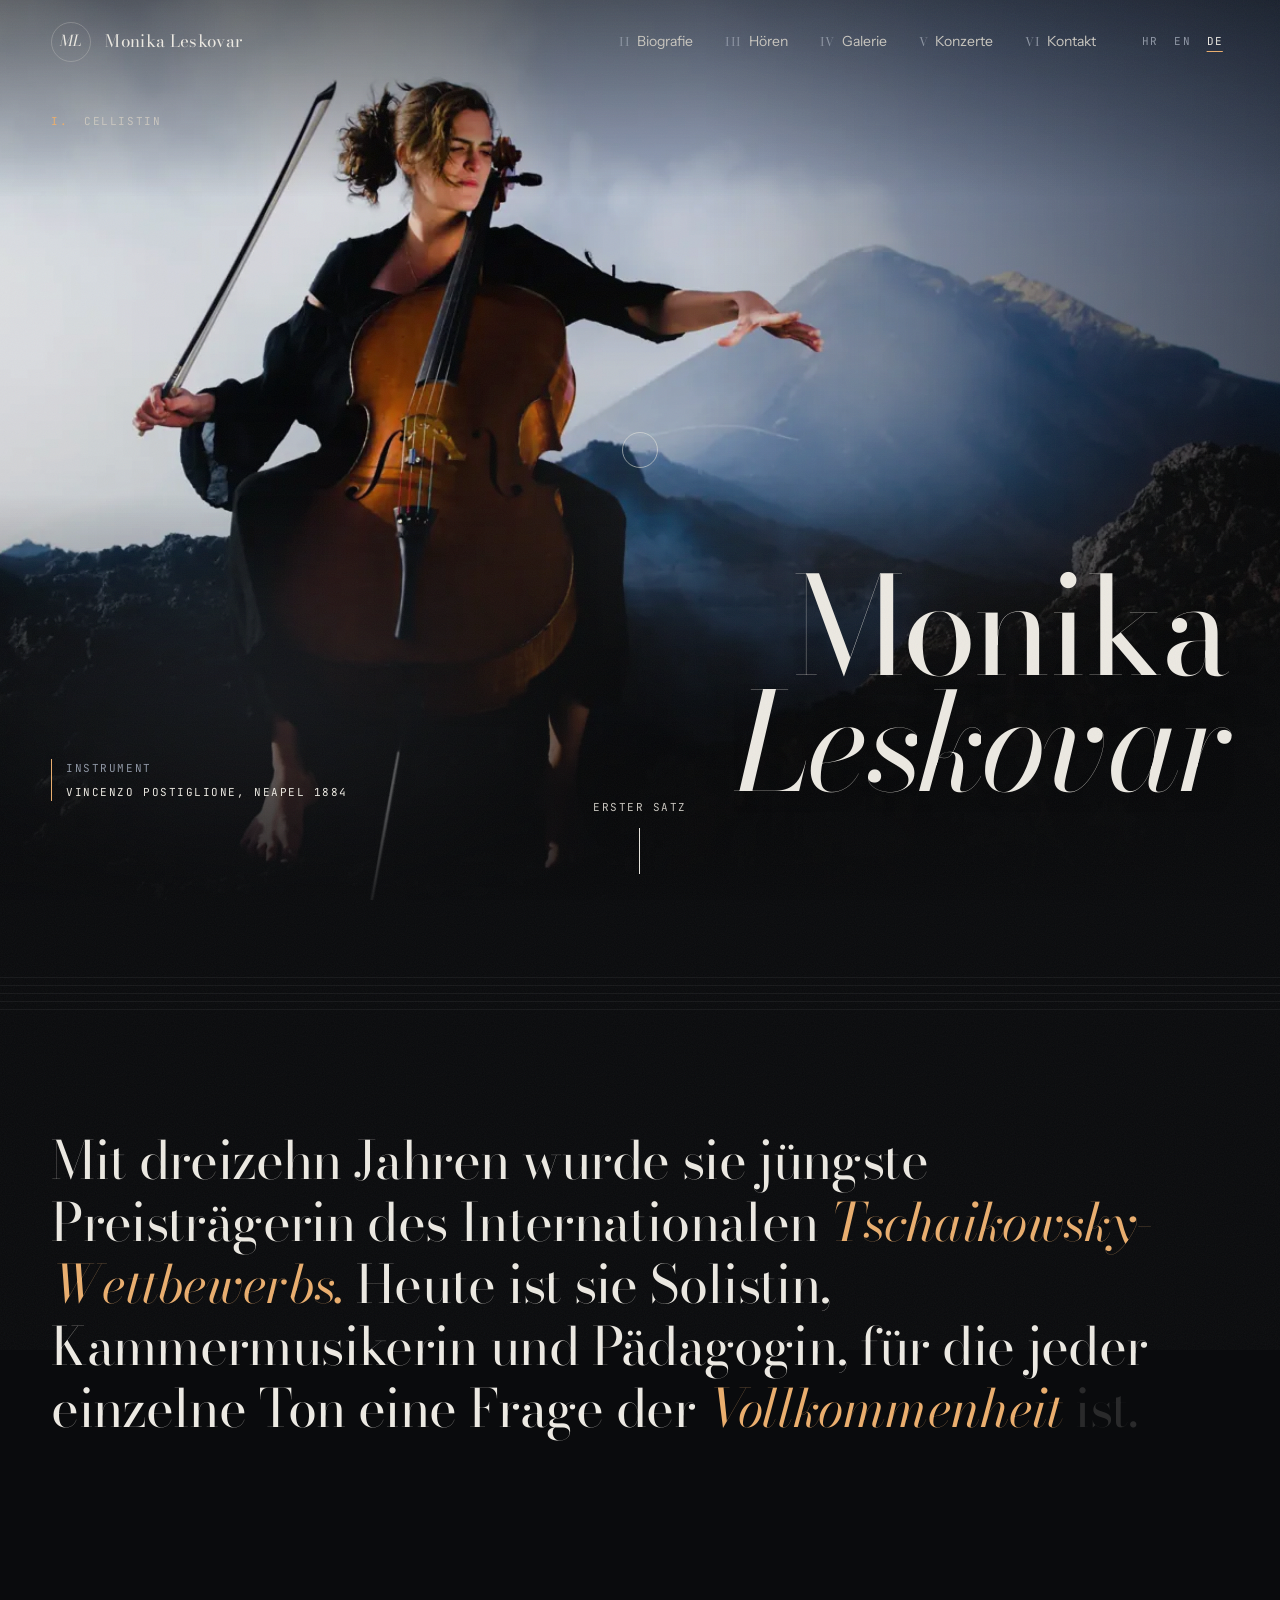
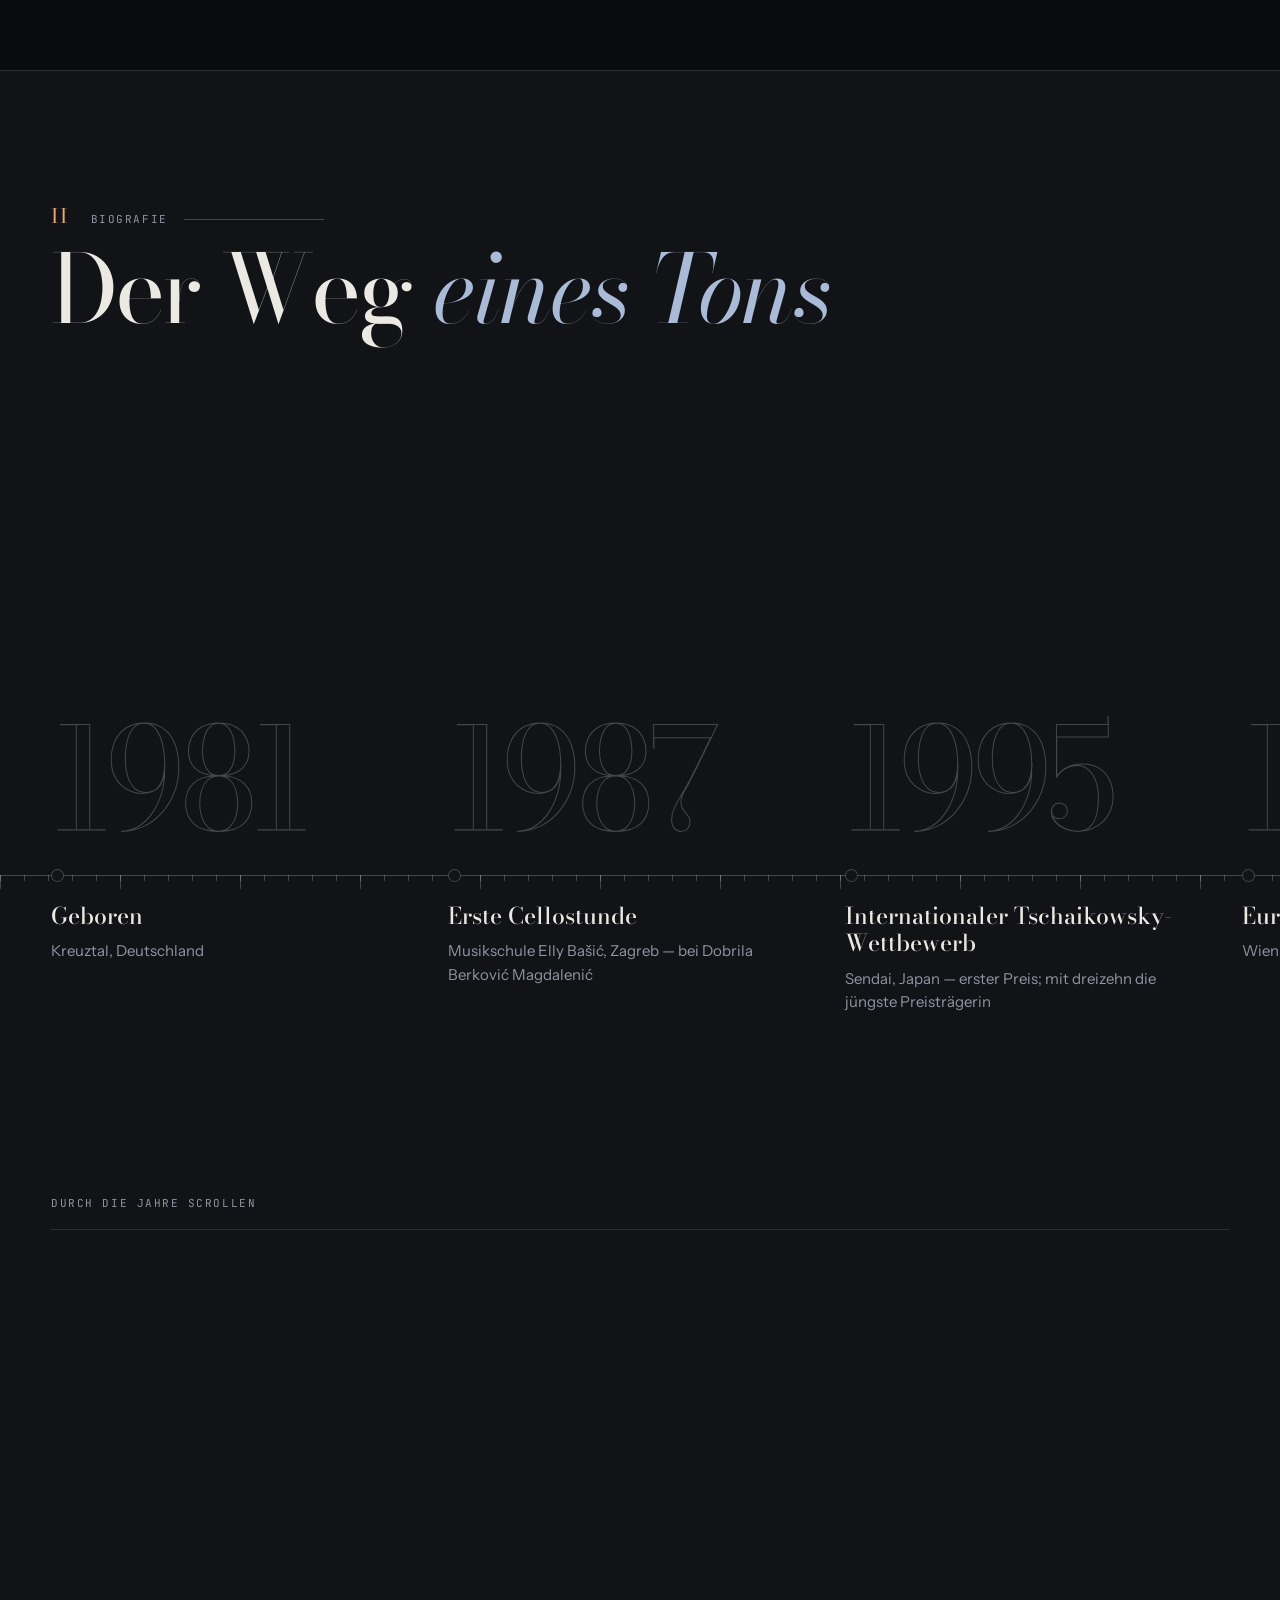
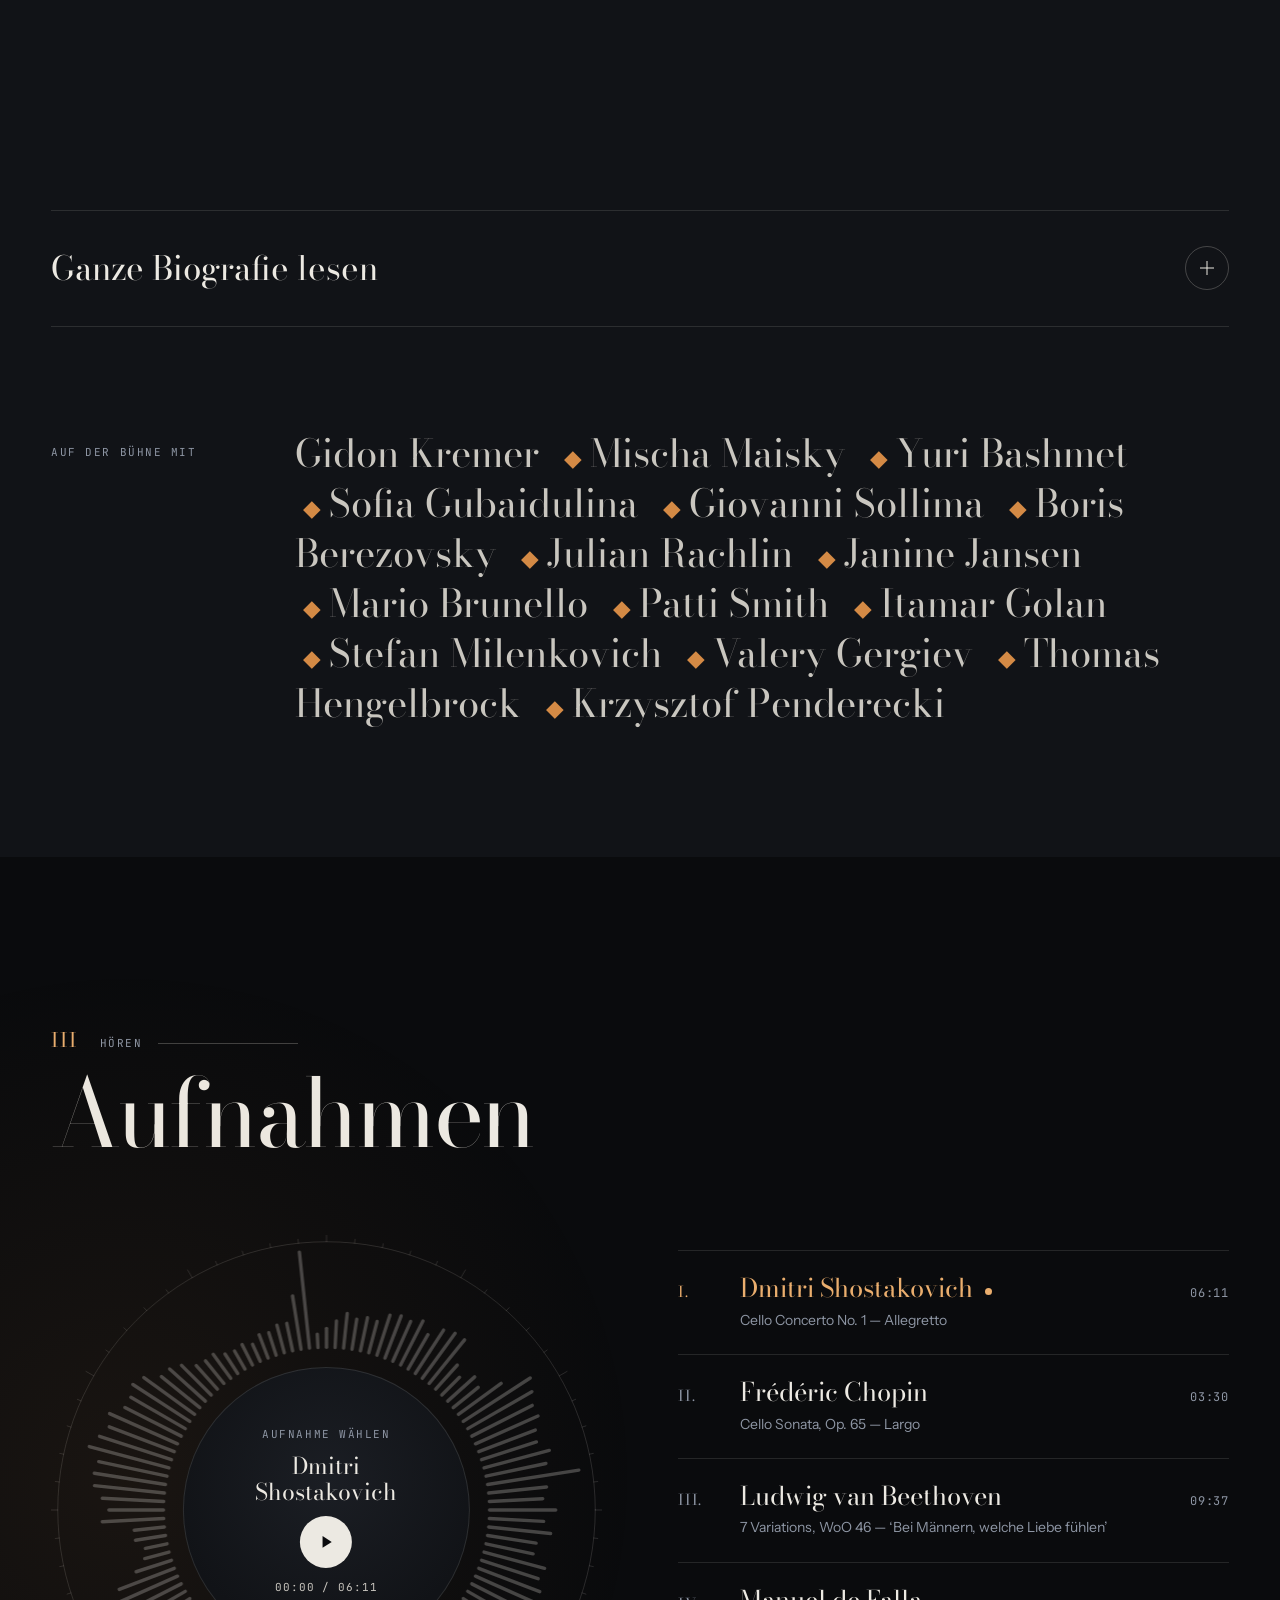
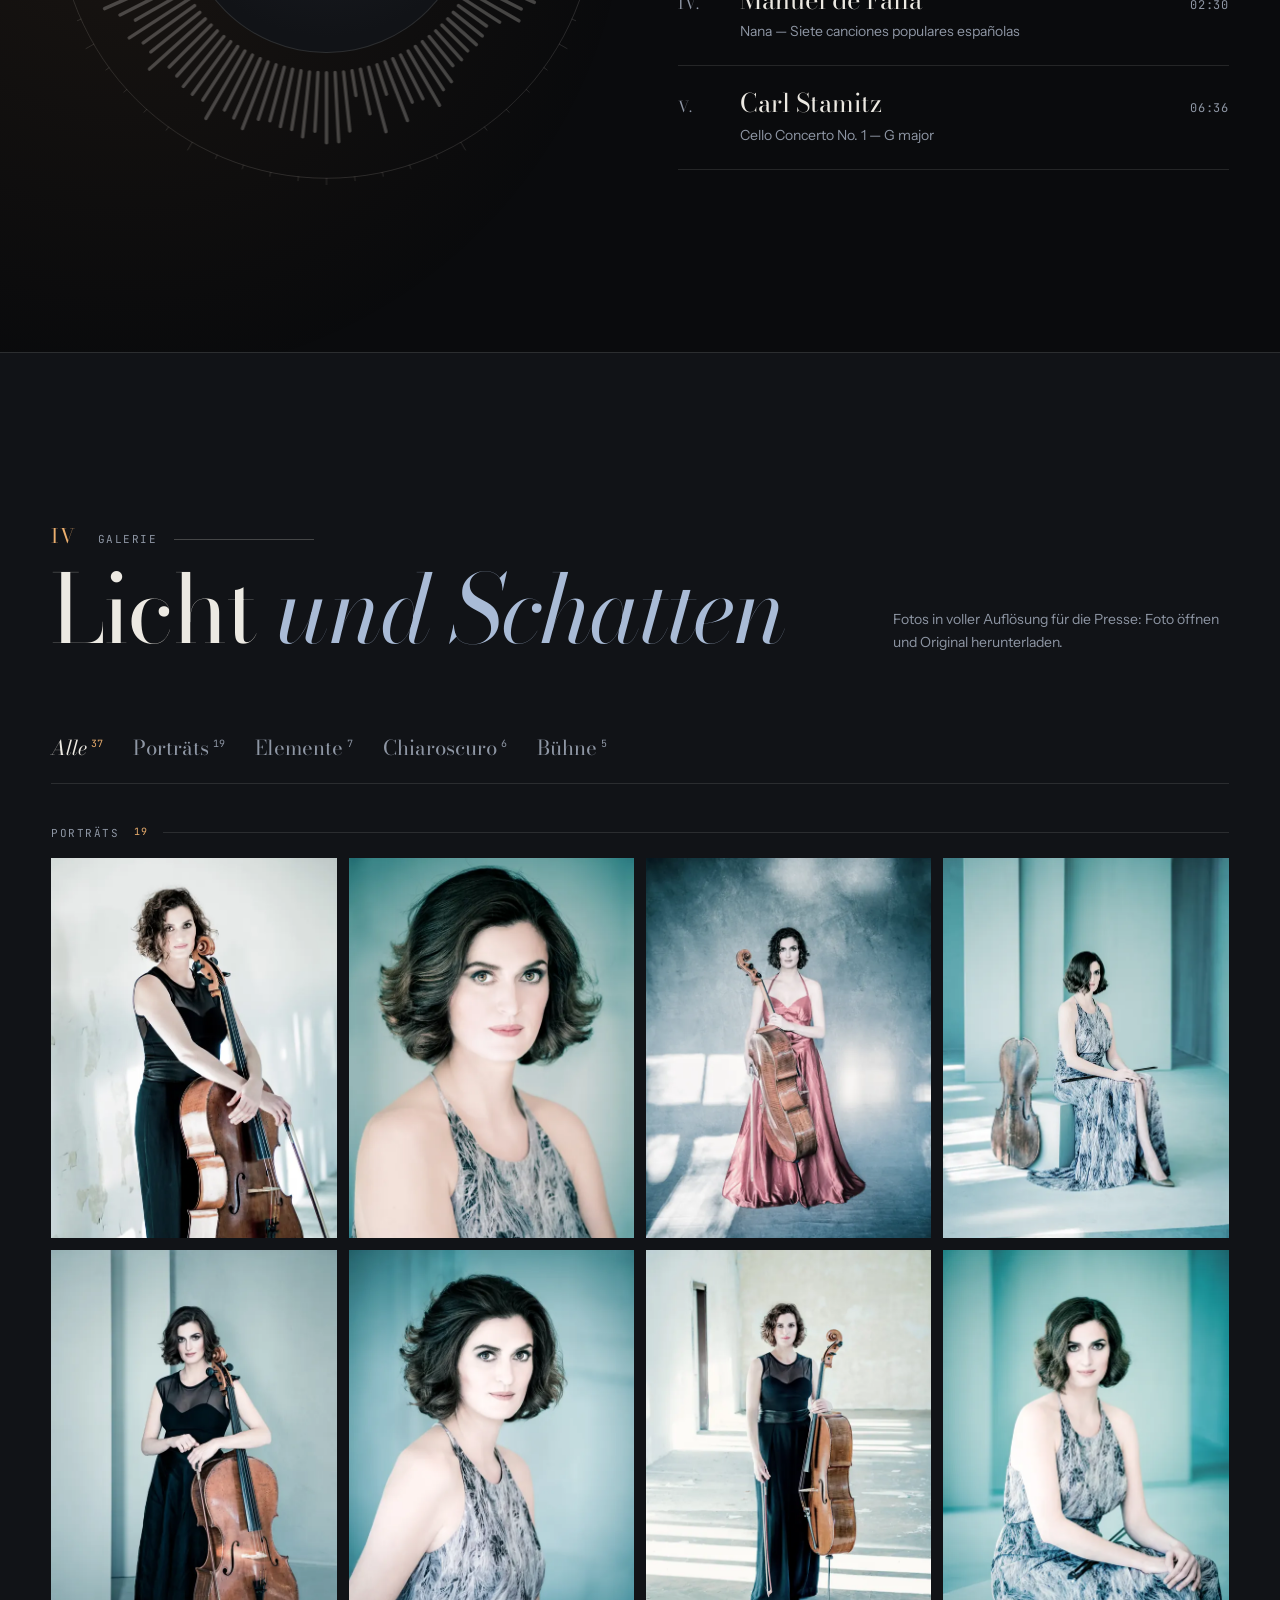
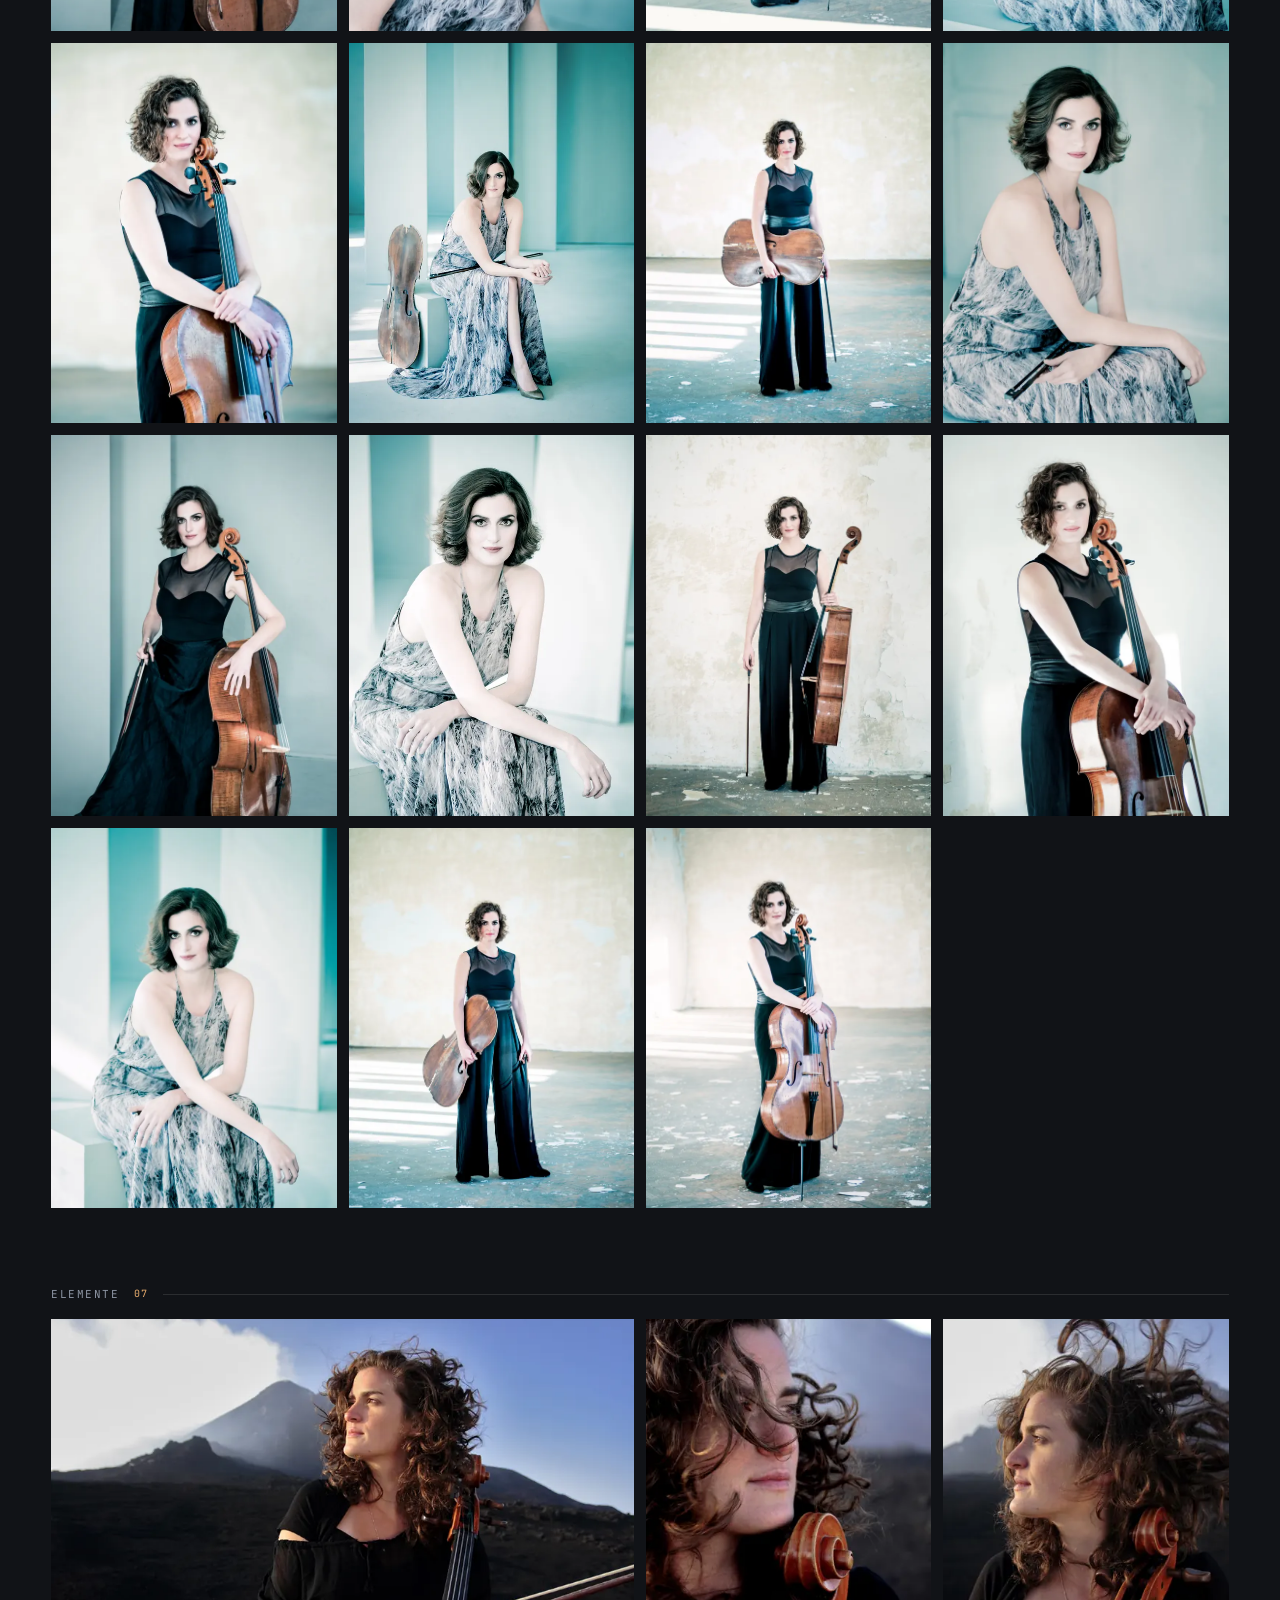
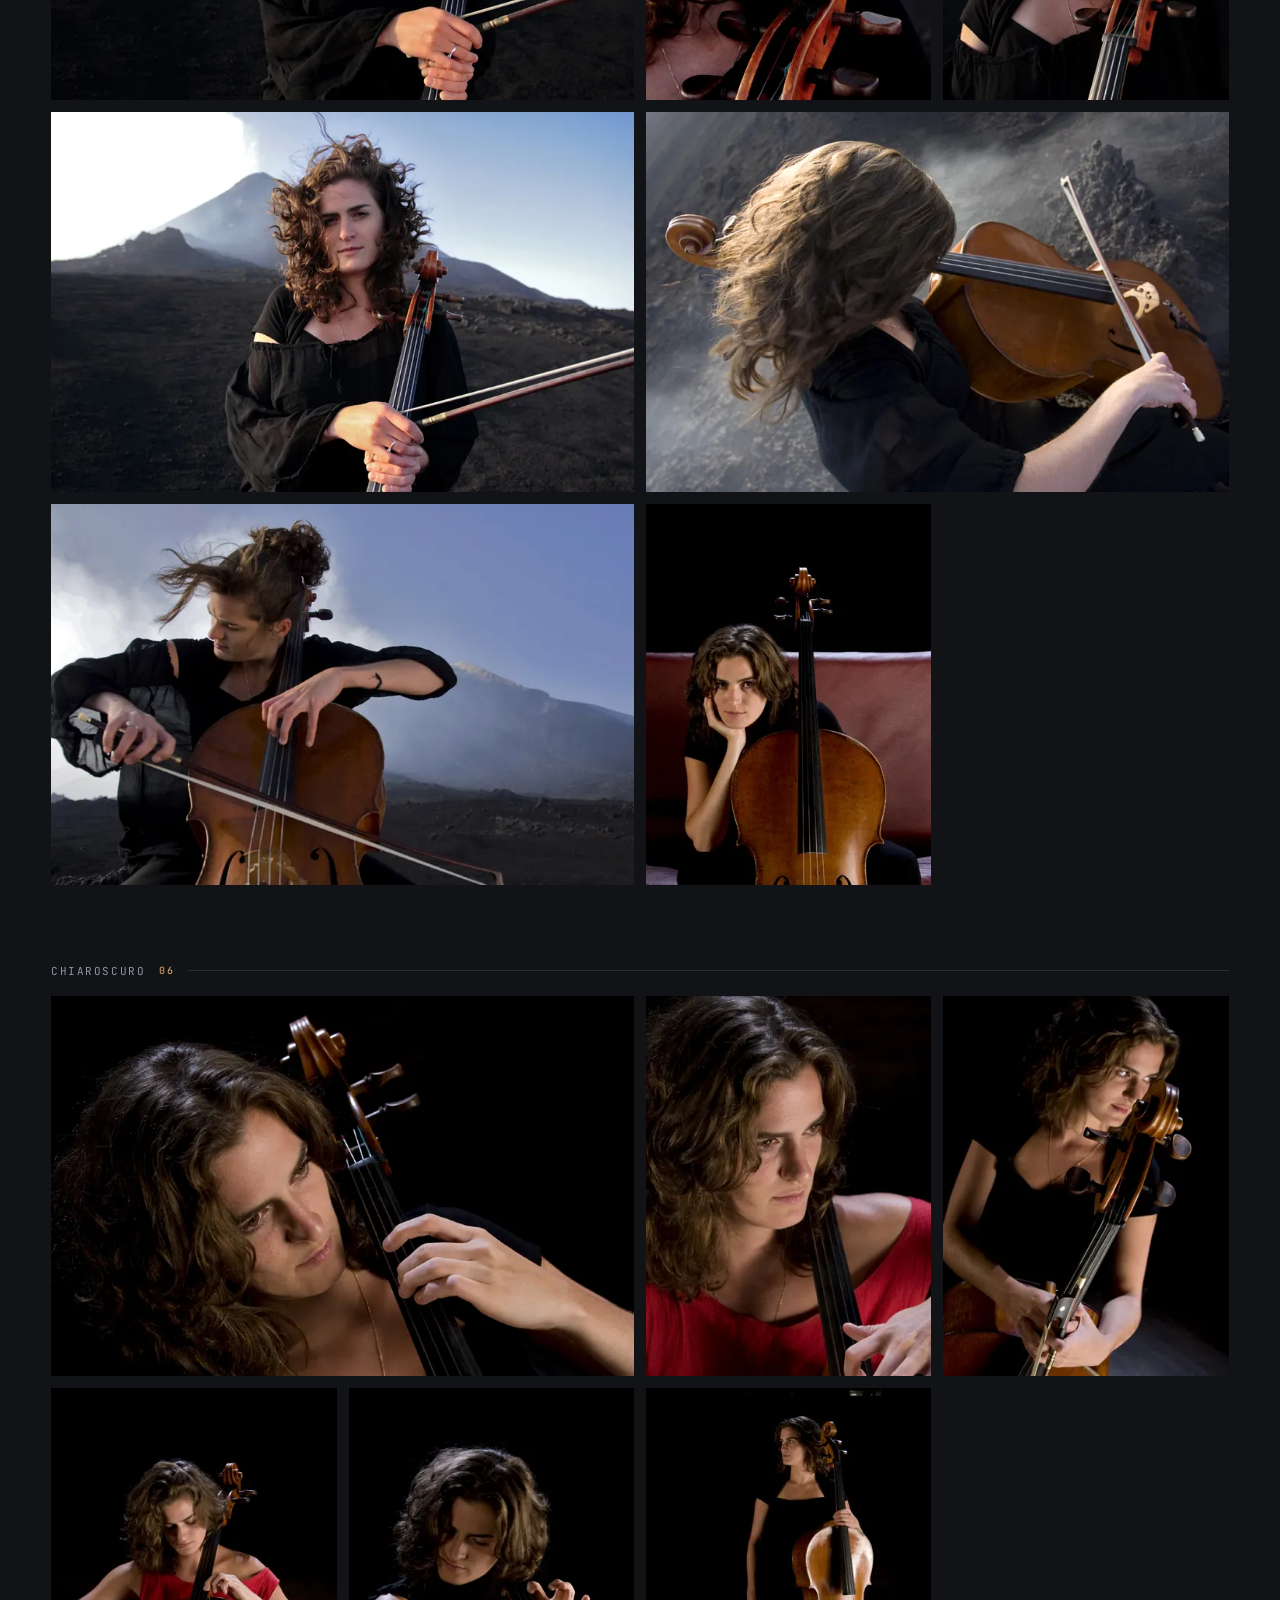
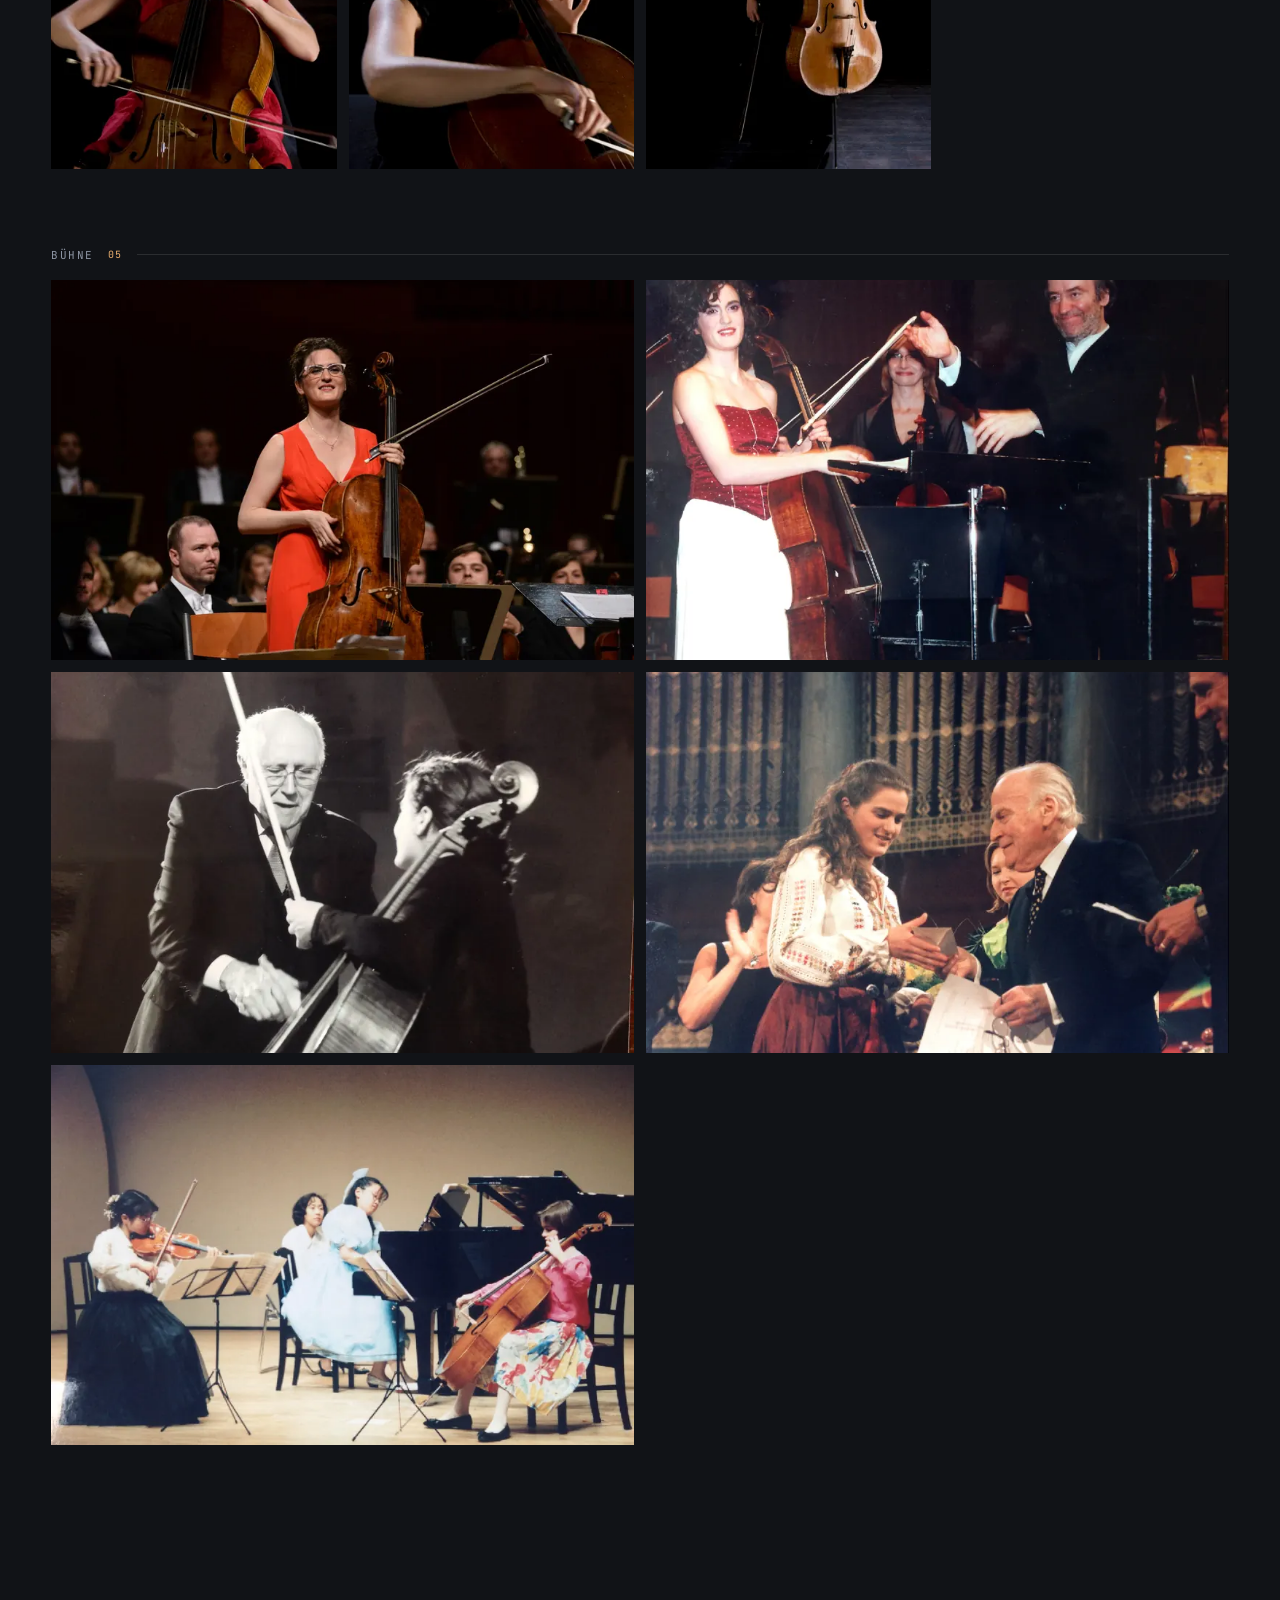
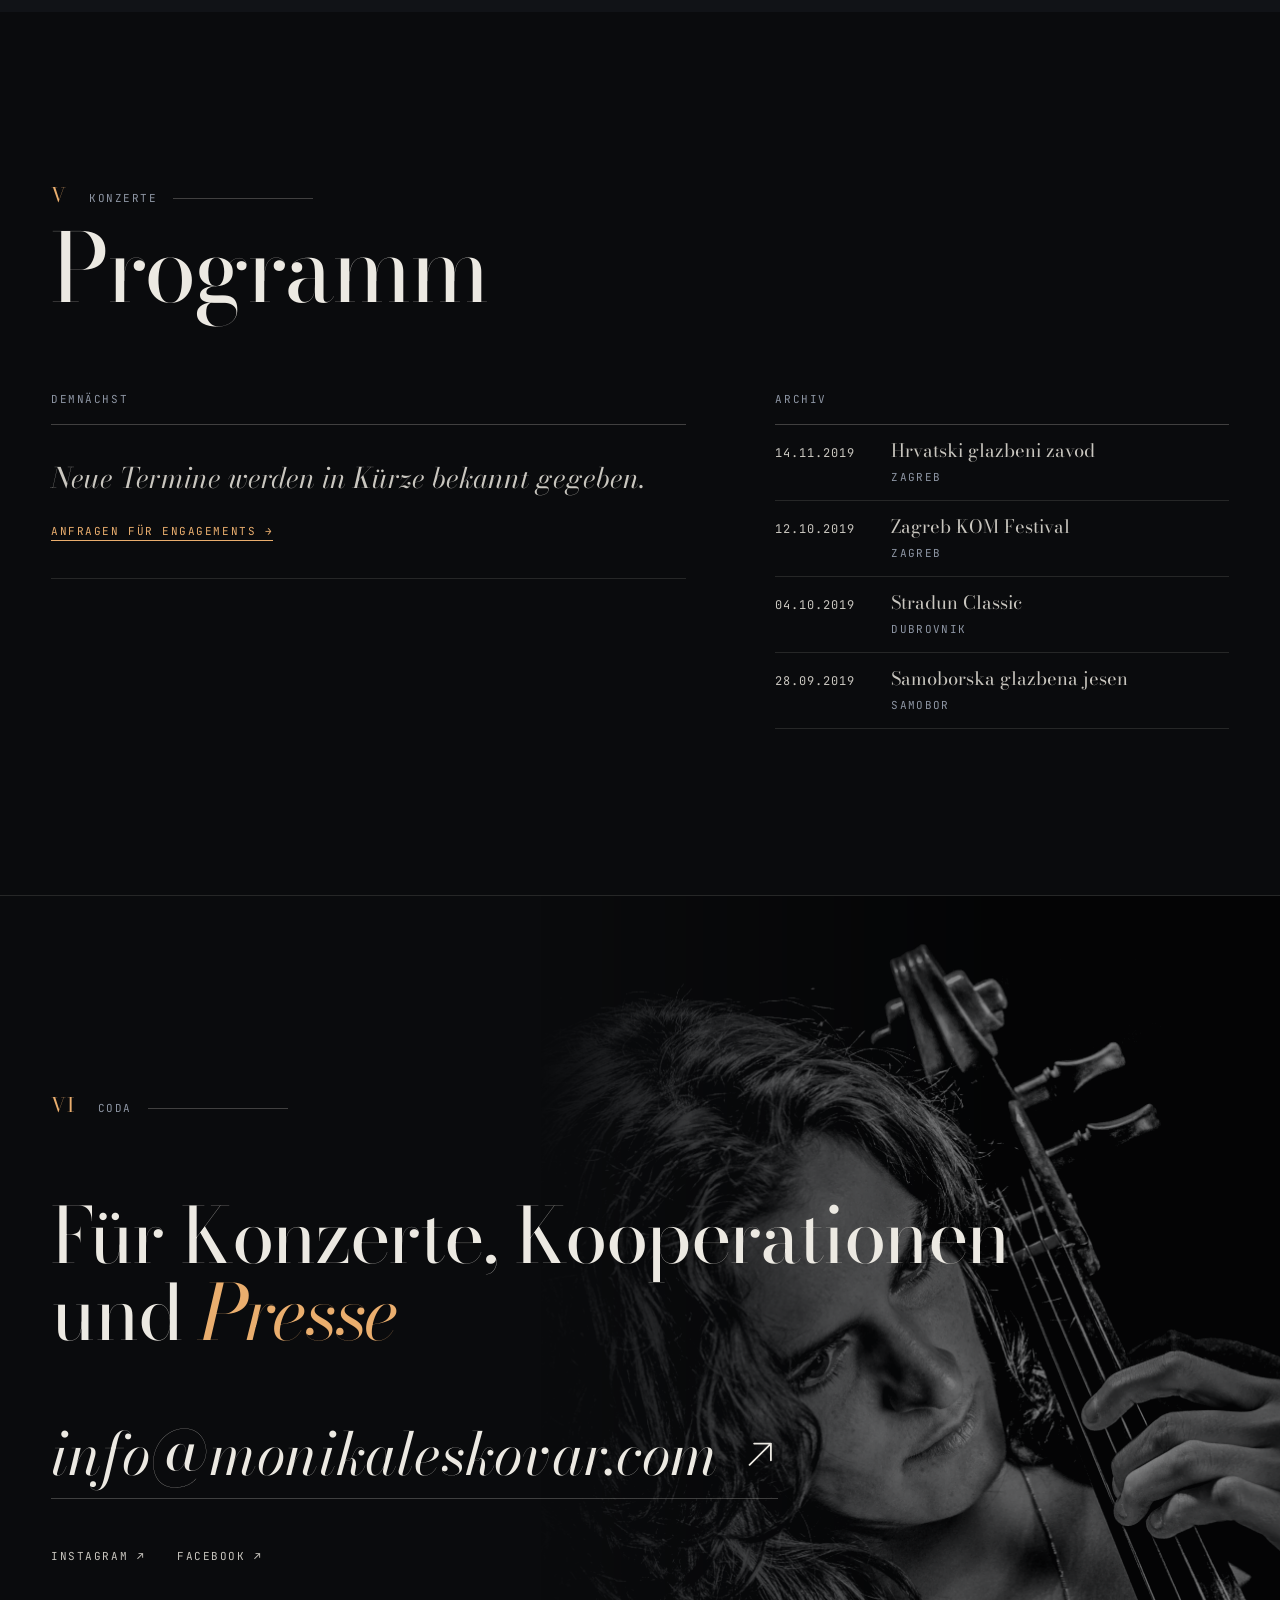
==== verzija2/de/index.html @ 99e1fe94 "Initial commit: Monika Leskovar website Co-Authored-By: Claude Opus 5.5 <noreply@anthropic.com>" ====
<!DOCTYPE html>
<html lang="de">
<head>
  <meta charset="UTF-8">
  <meta name="viewport" content="width=device-width, initial-scale=1, viewport-fit=cover">
  <title>Monika Leskovar — Cellistin</title>
  <meta name="description" content="Monika Leskovar, kroatische Cellistin. Jüngste Preisträgerin des Internationalen Tschaikowsky-Wettbewerbs, ehemalige Solocellistin der Münchner Philharmoniker, Dozentin an der Musikakademie Zagreb. Biografie, Aufnahmen, Galerie und Konzerte.">
  <meta name="theme-color" content="#0a0b0d">
  <link rel="canonical" href="https://www.monikaleskovar.com/de/">
  <link rel="alternate" hreflang="hr" href="https://www.monikaleskovar.com/">
  <link rel="alternate" hreflang="en" href="https://www.monikaleskovar.com/en/">
  <link rel="alternate" hreflang="de" href="https://www.monikaleskovar.com/de/">
  <link rel="alternate" hreflang="x-default" href="https://www.monikaleskovar.com/en/">
  <link rel="icon" href="../assets/favicon.svg" type="image/svg+xml">

  <meta property="og:type" content="website">
  <meta property="og:site_name" content="Monika Leskovar">
  <meta property="og:url" content="https://www.monikaleskovar.com/de/">
  <meta property="og:locale" content="de_DE">
  <meta property="og:title" content="Monika Leskovar — Cellistin">
  <meta property="og:description" content="Monika Leskovar, kroatische Cellistin. Jüngste Preisträgerin des Internationalen Tschaikowsky-Wettbewerbs, ehemalige Solocellistin der Münchner Philharmoniker, Dozentin an der Musikakademie Zagreb. Biografie, Aufnahmen, Galerie und Konzerte.">
  <meta property="og:image" content="https://www.monikaleskovar.com/assets/og.jpg">
  <meta property="og:image:width" content="1200">
  <meta property="og:image:height" content="630">
  <meta property="og:image:alt" content="Monika Leskovar spielt Cello auf vulkanischem Boden, hinter ihr ein rauchender Vulkan">
  <meta name="twitter:card" content="summary_large_image">

  <link rel="preconnect" href="https://fonts.googleapis.com">
  <link rel="preconnect" href="https://fonts.gstatic.com" crossorigin>
  <link href="https://fonts.googleapis.com/css2?family=Bodoni+Moda:ital,opsz,wght@0,6..96,400..700;1,6..96,400..600&family=Instrument+Sans:wght@400;500;600&family=JetBrains+Mono:wght@400;500&display=swap" rel="stylesheet">
  <link rel="preload" as="image" href="../assets/hero/hero.webp" media="(min-width: 1301px)">
  <link rel="preload" as="image" href="../assets/hero/hero-md.webp" media="(min-width: 701px) and (max-width: 1300px)">
  <link rel="preload" as="image" href="../assets/hero/hero-portrait.webp" media="(max-width: 700px)">
  <link rel="stylesheet" href="../css/style.css">

  <script type="application/ld+json">{
  "@context": "https://schema.org",
  "@type": "Person",
  "name": "Monika Leskovar",
  "jobTitle": "Cellistin",
  "description": "Monika Leskovar, kroatische Cellistin. Jüngste Preisträgerin des Internationalen Tschaikowsky-Wettbewerbs, ehemalige Solocellistin der Münchner Philharmoniker, Dozentin an der Musikakademie Zagreb. Biografie, Aufnahmen, Galerie und Konzerte.",
  "nationality": {
    "@type": "Country",
    "name": "Croatia"
  },
  "birthDate": "1981-03-15",
  "birthPlace": {
    "@type": "Place",
    "name": "Kreuztal, Germany"
  },
  "url": "https://www.monikaleskovar.com/de/",
  "image": "https://www.monikaleskovar.com/assets/og.jpg",
  "email": "mailto:info@monikaleskovar.com",
  "alumniOf": {
    "@type": "CollegeOrUniversity",
    "name": "Hochschule für Musik Hanns Eisler Berlin"
  },
  "worksFor": {
    "@type": "CollegeOrUniversity",
    "name": "Academy of Music, University of Zagreb"
  },
  "award": [
    "International Tchaikovsky Competition for Young Musicians, 1st prize (1995)",
    "ARD International Music Competition (2001)"
  ],
  "sameAs": [
    "https://www.instagram.com/monikaleskovarcello",
    "https://www.facebook.com/monika.leskovar.5"
  ]
}</script>
  <script>
    (function () {
      var d = document.documentElement, home = false;
      d.classList.add("js");
      try {
        if (sessionStorage.getItem("intro") === "1" || matchMedia("(prefers-reduced-motion: reduce)").matches) d.classList.add("no-intro");
        // Returning visitor who chose a language earlier: send them there once per visit (only from the home URL).
        var saved = localStorage.getItem("lang");
        if (home && saved && saved !== "hr" && !sessionStorage.getItem("langRoute")) {
          sessionStorage.setItem("langRoute", "1");
          location.replace(saved + "/" + (location.protocol === "file:" ? "index.html" : "") + location.hash);
        }
        sessionStorage.setItem("langRoute", "1");
      } catch (e) {}
    })();
  </script>
</head>
<body>
  <a class="skip" href="#statement">Zum Inhalt springen</a>

  <!-- ===== Intro: one bow stroke ===== -->
  <div class="intro" id="intro" aria-hidden="true">
    <div class="intro__inner">
      <span class="mono intro__label">Stimmen</span>
      <span class="intro__hz mono">A = <b id="hz">415</b> Hz</span>
      <span class="intro__bow"><i></i></span>
    </div>
  </div>

  <!-- ===== Header ===== -->
  <header class="head" id="head">
    <a class="head__mark" href="#top" aria-label="Monika Leskovar">
      <span class="head__mono">ML</span>
      <span class="head__name">Monika Leskovar</span>
    </a>
    <nav class="head__nav" aria-label="Hauptmenü">
      <a href="#bio"><i>II</i><span>Biografie</span></a>
      <a href="#audio"><i>III</i><span>Hören</span></a>
      <a href="#gallery"><i>IV</i><span>Galerie</span></a>
      <a href="#concerts"><i>V</i><span>Konzerte</span></a>
      <a href="#coda"><i>VI</i><span>Kontakt</span></a>
    </nav>
    <nav class="head__lang" aria-label="Sprache"><a href="../" hreflang="hr" lang="hr" data-lang="hr">HR</a><a href="../en/" hreflang="en" lang="en" data-lang="en">EN</a><a href="../de/" hreflang="de" lang="de" data-lang="de" aria-current="page" class="on">DE</a></nav>
    <button class="head__menu" id="menuBtn" aria-expanded="false" aria-controls="programme">
      <span class="mono">Programm</span><span class="head__lines"><b></b><b></b></span>
    </button>
  </header>

  <!-- ===== Programme (menu) ===== -->
  <div class="programme" id="programme" aria-hidden="true">
    <div class="programme__inner">
      <p class="mono programme__cap">Monika Leskovar — Cellistin</p>
      <ol class="programme__list">
        <li><a href="#top"><i>I</i><span>Präludium</span></a></li>
        <li><a href="#bio"><i>II</i><span>Biografie</span></a></li>
        <li><a href="#audio"><i>III</i><span>Hören</span></a></li>
        <li><a href="#gallery"><i>IV</i><span>Galerie</span></a></li>
        <li><a href="#concerts"><i>V</i><span>Konzerte</span></a></li>
        <li><a href="#coda"><i>VI</i><span>Kontakt</span></a></li>
      </ol>
      <div class="programme__foot">
        <nav class="programme__lang" aria-label="Sprache"><a href="../" hreflang="hr" lang="hr" data-lang="hr">Hrvatski</a><a href="../en/" hreflang="en" lang="en" data-lang="en">English</a><a href="../de/" hreflang="de" lang="de" data-lang="de" aria-current="page" class="on">Deutsch</a></nav>
        <a class="mono" href="mailto:info@monikaleskovar.com">info@monikaleskovar.com</a>
      </div>
    </div>
  </div>

  <!-- Gentle offer of another language (shown by JS only on the Croatian page) -->
  <aside class="langnote" id="langnote" hidden>
    <a id="langnoteLink" href="#"></a>
    <button id="langnoteClose" aria-label="×">✕</button>
  </aside>

  <main>
    <!-- ===== I. Hero ===== -->
    <section class="hero" id="top">
      <div class="hero__media" id="heroMedia">
        <picture>
          <source media="(max-width: 700px)" srcset="../assets/hero/hero-portrait.webp">
          <source media="(max-width: 1300px)" srcset="../assets/hero/hero-md.webp">
          <img src="../assets/hero/hero.webp" alt="Monika Leskovar spielt Cello auf vulkanischem Boden, hinter ihr ein rauchender Vulkan" width="2400" height="1598" fetchpriority="high">
        </picture>
        <div class="hero__mist" aria-hidden="true"><span></span><span></span></div>
      </div>
      <div class="hero__shade" aria-hidden="true"></div>

      <div class="hero__meta mono">
        <span class="hero__index">I.</span>
        <span>Cellistin</span>
      </div>

      <h1 class="hero__name">
        <span class="hero__word" data-split>Monika</span>
        <span class="hero__word hero__word--it" data-split>Leskovar</span>
        <span class="sr">— Cellistin</span>
      </h1>

      <dl class="hero__facts mono">
        <div><dt>Instrument</dt><dd>Vincenzo Postiglione, Neapel 1884</dd></div>
      </dl>

      <a class="hero__scroll mono" href="#statement">
        <span>Erster Satz</span>
        <i aria-hidden="true"></i>
      </a>
    </section>

    <!-- ===== Statement ===== -->
    <section class="statement" id="statement">
      <div class="staff" aria-hidden="true"><i></i><i></i><i></i><i></i><i></i></div>
      <p class="statement__text" id="statementText"><span class="w">Mit</span> <span class="w">dreizehn</span> <span class="w">Jahren</span> <span class="w">wurde</span> <span class="w">sie</span> <span class="w">jüngste</span> <span class="w">Preisträgerin</span> <span class="w">des</span> <span class="w">Internationalen</span> <span class="w em">Tschaikowsky-Wettbewerbs.</span> <span class="w">Heute</span> <span class="w">ist</span> <span class="w">sie</span> <span class="w">Solistin,</span> <span class="w">Kammermusikerin</span> <span class="w">und</span> <span class="w">Pädagogin,</span> <span class="w">für</span> <span class="w">die</span> <span class="w">jeder</span> <span class="w">einzelne</span> <span class="w">Ton</span> <span class="w">eine</span> <span class="w">Frage</span> <span class="w">der</span> <span class="w em">Vollkommenheit</span> <span class="w">ist.</span></p>
    </section>

    <!-- ===== II. Biography ===== -->
    <section class="bio" id="bio">
      <div class="wrap">
        <header class="shead">
          <span class="shead__num">II</span>
          <span class="mono shead__label">Biografie</span>
          <h2 class="shead__title">Der Weg <em>eines Tons</em></h2>
        </header>
      </div>

      <div class="timeline" id="timeline">
        <div class="timeline__sticky">
          <ol class="timeline__track" id="timelineTrack">
            <li class="tl">
              <span class="tl__year">1981</span><span class="tl__dot" aria-hidden="true"></span>
              <h3>Geboren</h3><p>Kreuztal, Deutschland</p>
            </li>
            <li class="tl">
              <span class="tl__year">1987</span><span class="tl__dot" aria-hidden="true"></span>
              <h3>Erste Cellostunde</h3><p>Musikschule Elly Bašić, Zagreb — bei Dobrila Berković Magdalenić</p>
            </li>
            <li class="tl peak">
              <span class="tl__year">1995</span><span class="tl__dot" aria-hidden="true"></span>
              <h3>Internationaler Tschaikowsky-Wettbewerb</h3><p>Sendai, Japan — erster Preis; mit dreizehn die jüngste Preisträgerin</p>
            </li>
            <li class="tl">
              <span class="tl__year">1998</span><span class="tl__dot" aria-hidden="true"></span>
              <h3>Eurovision Young Musicians</h3><p>Wien — erste kroatische Finalistin</p>
            </li>
            <li class="tl">
              <span class="tl__year">1999</span><span class="tl__dot" aria-hidden="true"></span>
              <h3>Roberto-Caruana-Wettbewerb</h3><p>Mailand — Preisträgerin</p>
            </li>
            <li class="tl">
              <span class="tl__year">2001</span><span class="tl__dot" aria-hidden="true"></span>
              <h3>ARD-Musikwettbewerb</h3><p>München — Preis und Publikumspreis</p>
            </li>
            <li class="tl">
              <span class="tl__year">2003</span><span class="tl__dot" aria-hidden="true"></span>
              <h3>Adam International Cello Competition</h3><p>Neuseeland — Preisträgerin</p>
            </li>
            <li class="tl">
              <span class="tl__year">2006</span><span class="tl__dot" aria-hidden="true"></span>
              <h3>Assistentin von David Geringas</h3><p>Hochschule für Musik Hanns Eisler, Berlin</p>
            </li>
            <li class="tl">
              <span class="tl__year">2010</span><span class="tl__dot" aria-hidden="true"></span>
              <h3>Solocellistin</h3><p>Münchner Philharmoniker, Saison 2010/2011</p>
            </li>
            <li class="tl">
              <span class="tl__year">2012</span><span class="tl__dot" aria-hidden="true"></span>
              <h3>Professorin</h3><p>Conservatorio della Svizzera italiana, Lugano</p>
            </li>
            <li class="tl">
              <span class="tl__year">2017</span><span class="tl__dot" aria-hidden="true"></span>
              <h3>Dozentin</h3><p>Musikakademie der Universität Zagreb</p>
            </li>
          </ol>
          <div class="timeline__bar"><span id="timelineProgress"></span></div>
          <p class="timeline__hint mono">Durch die Jahre scrollen</p>
        </div>
      </div>

      <div class="wrap">
        <div class="bio__more">
          <button class="bio__toggle" id="bioToggle" aria-expanded="false" aria-controls="bioFull">
            <span class="bio__toggle-label">Ganze Biografie lesen</span>
            <span class="bio__plus" aria-hidden="true"></span>
          </button>
          <!-- full text stays in the HTML (readable by search engines), folded until opened -->
          <div class="bio__full" id="bioFull">
            <div class="bio__cols">
              <p>Monika Leskovar, geboren 1981, studierte von 1996 bis 2005 Violoncello an der Hochschule für Musik „Hanns Eisler“ Berlin und arbeitete dort auch als Assistentin am Lehrstuhl von Prof. David Geringas. In Meisterkursen u. a. bei Mstislav Rostropowitsch und Bernard Greenhouse perfektionierte Monika Leskovar ihr Können.</p>
              <p>Sie gewann mehrere erste Preise bei internationalen Violoncello-Wettbewerben, u. a. beim 5. Adam International Cello Festival and Competition, Neuseeland, und beim 2. International Tchaikovsky Competition for Young Musicians, Japan, sowie den zweiten Preis und den Publikumspreis des Internationalen ARD-Musikwettbewerbs 2001 und den dritten Preis beim Rostropowitsch-Wettbewerb.</p>
              <p>Sie spielt mit bedeutenden Dirigenten, u. a. mit Valery Gergiev, Thomas Hengelbrock, Kazushi Ono, Alan Buribayev, Martin Turnovský und Johannes Wildner, und mit vielen anerkannten Orchestern wie der Moskauer Philharmonie, der Sendai Philharmonie und der Slowenischen Philharmonie, dem Royal Symphony Orchestra Sevilla, dem St. Petersburger Symphonieorchester und der Zagreber Philharmonie.</p>
              <p>Ihr künstlerisches Interesse gilt auch der Kammermusik. Dabei konzertiert sie zusammen mit Giovanni Sollima, Gidon Kremer und der Kremerata Baltica, Yuri Bashmet, Boris Berezovsky, Vassily Lobanov, Julian Rachlin, Itamar Golan, Mischa Maisky, Tabea Zimmermann und Sofia Gubaidulina. Des Weiteren runden Auftritte mit dem Prager Kammerorchester und dem Litauischen Kammerorchester ihre kammermusikalischen Aktivitäten ab.</p>
              <p>Monika Leskovar tritt bei internationalen Musikfestivals auf und gibt Rezitale in Europa, Japan, Australien und Neuseeland. Auf drei CD-Einspielungen bietet sie eine Auswahl aus der Cellomusik des 19. und 20. Jahrhunderts dar.</p>
            </div>
            <div class="bio__docs">
              <span class="mono">Herunterladen</span>
              <a class="pill" href="../assets/docs/monika_leskovar_biografie.pdf" download>PDF</a>
              <a class="pill" href="../assets/docs/monika_leskovar_biografie.docx" download>DOCX</a>
            </div>
          </div>
        </div>

        <div class="with">
          <h3 class="mono with__label">Auf der Bühne mit</h3>
          <p class="with__names"><a href="https://gidonkremer.net/" target="_blank" rel="noopener">Gidon Kremer</a><b aria-hidden="true">◆</b><a href="https://en.wikipedia.org/wiki/Mischa_Maisky" target="_blank" rel="noopener">Mischa Maisky</a><b aria-hidden="true">◆</b><a href="https://en.wikipedia.org/wiki/Yuri_Bashmet" target="_blank" rel="noopener">Yuri Bashmet</a><b aria-hidden="true">◆</b><a href="https://www.boosey.com/composer/sofia+gubaidulina" target="_blank" rel="noopener">Sofia Gubaidulina</a><b aria-hidden="true">◆</b><a href="https://www.giovannisollima.com/" target="_blank" rel="noopener">Giovanni Sollima</a><b aria-hidden="true">◆</b><a href="https://en.wikipedia.org/wiki/Boris_Berezovsky_(pianist)" target="_blank" rel="noopener">Boris Berezovsky</a><b aria-hidden="true">◆</b><a href="https://julianrachlin.com/" target="_blank" rel="noopener">Julian Rachlin</a><b aria-hidden="true">◆</b><a href="https://www.janinejansen.com/" target="_blank" rel="noopener">Janine Jansen</a><b aria-hidden="true">◆</b><a href="https://en.wikipedia.org/wiki/Mario_Brunello" target="_blank" rel="noopener">Mario Brunello</a><b aria-hidden="true">◆</b><a href="https://www.pattismith.net/" target="_blank" rel="noopener">Patti Smith</a><b aria-hidden="true">◆</b><a href="https://en.wikipedia.org/wiki/Itamar_Golan" target="_blank" rel="noopener">Itamar Golan</a><b aria-hidden="true">◆</b><a href="https://www.stefanmilenkovich.com/" target="_blank" rel="noopener">Stefan Milenkovich</a><b aria-hidden="true">◆</b><a href="https://en.wikipedia.org/wiki/Valery_Gergiev" target="_blank" rel="noopener">Valery Gergiev</a><b aria-hidden="true">◆</b><a href="https://www.thomas-hengelbrock.com/" target="_blank" rel="noopener">Thomas Hengelbrock</a><b aria-hidden="true">◆</b><a href="https://pendereckisgarden.pl/en" target="_blank" rel="noopener">Krzysztof Penderecki</a></p>
        </div>
      </div>
    </section>

    <!-- ===== III. Audio ===== -->
    <section class="audio" id="audio">
      <div class="wrap">
        <header class="shead">
          <span class="shead__num">III</span>
          <span class="mono shead__label">Hören</span>
          <h2 class="shead__title">Aufnahmen</h2>
        </header>

        <div class="audio__grid">
          <div class="disc" id="disc">
            <canvas id="discCanvas" aria-hidden="true"></canvas>
            <button class="disc__center" id="discBtn" data-cursor="play">
              <span class="mono disc__state" id="discState">Aufnahme wählen</span>
              <span class="disc__composer" id="discComposer">Dmitri Shostakovich</span>
              <span class="disc__icon" aria-hidden="true">
                <svg class="i-play" viewBox="0 0 24 24"><path d="M8 5v14l11-7z"/></svg>
                <svg class="i-pause" viewBox="0 0 24 24"><path d="M7 5h3.5v14H7zM13.5 5H17v14h-3.5z"/></svg>
              </span>
              <span class="mono disc__time" id="discTime">00:00 / 06:11</span>
            </button>
          </div>

          <ol class="tracklist" id="tracklist">
            <li data-i="0"><button data-cursor="play">
              <span class="n">I.</span>
              <span class="c">Dmitri Shostakovich</span>
              <span class="d">06:11</span>
              <span class="wk">Cello Concerto No. 1 — Allegretto</span>
            </button></li>
            <li data-i="1"><button data-cursor="play">
              <span class="n">II.</span>
              <span class="c">Frédéric Chopin</span>
              <span class="d">03:30</span>
              <span class="wk">Cello Sonata, Op. 65 — Largo</span>
            </button></li>
            <li data-i="2"><button data-cursor="play">
              <span class="n">III.</span>
              <span class="c">Ludwig van Beethoven</span>
              <span class="d">09:37</span>
              <span class="wk">7 Variations, WoO 46 — ‘Bei Männern, welche Liebe fühlen’</span>
            </button></li>
            <li data-i="3"><button data-cursor="play">
              <span class="n">IV.</span>
              <span class="c">Manuel de Falla</span>
              <span class="d">02:30</span>
              <span class="wk">Nana — Siete canciones populares españolas</span>
            </button></li>
            <li data-i="4"><button data-cursor="play">
              <span class="n">V.</span>
              <span class="c">Carl Stamitz</span>
              <span class="d">06:36</span>
              <span class="wk">Cello Concerto No. 1 — G major</span>
            </button></li>
          </ol>
        </div>
      </div>
    </section>

    <!-- ===== IV. Gallery ===== -->
    <section class="gallery" id="gallery">
      <div class="wrap">
        <header class="shead shead--row">
          <div>
            <span class="shead__num">IV</span>
            <span class="mono shead__label">Galerie</span>
            <h2 class="shead__title">Licht <em>und Schatten</em></h2>
          </div>
          <p class="gallery__press">Fotos in voller Auflösung für die Presse: Foto öffnen und Original herunterladen.</p>
        </header>

        <div class="filters" role="tablist" id="filters">
          <button role="tab" data-series="all" aria-selected="true"><span>Alle</span><sup>37</sup></button>
          <button role="tab" data-series="portraits" aria-selected="false"><span>Porträts</span><sup>19</sup></button>
          <button role="tab" data-series="elements" aria-selected="false"><span>Elemente</span><sup>7</sup></button>
          <button role="tab" data-series="chiaroscuro" aria-selected="false"><span>Chiaroscuro</span><sup>6</sup></button>
          <button role="tab" data-series="stage" aria-selected="false"><span>Bühne</span><sup>5</sup></button>
        </div>
        <div class="sets" id="grid">
          <div class="set" data-series="portraits">
            <h3 class="set__h mono"><span>Porträts</span><sup>19</sup></h3>
            <div class="grid">
              <a class="tile" href="../assets/photos/lg/Monika-Leskovar-7164.webp" data-name="Monika-Leskovar-7164" data-w="4459" data-h="6000" data-ext="jpg" data-cursor="view">
                <img src="../assets/photos/sm/Monika-Leskovar-7164.webp" width="595" height="800" alt="Monika Leskovar, Cellistin — Porträts 01" loading="lazy" decoding="async">
                <span class="tile__n mono" aria-hidden="true">IV.01</span>
              </a>
              <a class="tile" href="../assets/photos/lg/Monika-Leskovar-6848.webp" data-name="Monika-Leskovar-6848" data-w="4453" data-h="6000" data-ext="jpg" data-cursor="view">
                <img src="../assets/photos/sm/Monika-Leskovar-6848.webp" width="594" height="800" alt="Monika Leskovar, Cellistin — Porträts 02" loading="lazy" decoding="async">
                <span class="tile__n mono" aria-hidden="true">IV.02</span>
              </a>
              <a class="tile" href="../assets/photos/lg/Monika-Leskovar-7091.webp" data-name="Monika-Leskovar-7091" data-w="4533" data-h="6000" data-ext="jpg" data-cursor="view">
                <img src="../assets/photos/sm/Monika-Leskovar-7091.webp" width="604" height="800" alt="Monika Leskovar, Cellistin — Porträts 03" loading="lazy" decoding="async">
                <span class="tile__n mono" aria-hidden="true">IV.03</span>
              </a>
              <a class="tile" href="../assets/photos/lg/Monika-Leskovar-6791.webp" data-name="Monika-Leskovar-6791" data-w="4316" data-h="6000" data-ext="jpg" data-cursor="view">
                <img src="../assets/photos/sm/Monika-Leskovar-6791.webp" width="575" height="800" alt="Monika Leskovar, Cellistin — Porträts 04" loading="lazy" decoding="async">
                <span class="tile__n mono" aria-hidden="true">IV.04</span>
              </a>
              <a class="tile" href="../assets/photos/lg/Monika-Leskovar-7018.webp" data-name="Monika-Leskovar-7018" data-w="4815" data-h="6000" data-ext="jpg" data-cursor="view">
                <img src="../assets/photos/sm/Monika-Leskovar-7018.webp" width="642" height="800" alt="Monika Leskovar, Cellistin — Porträts 05" loading="lazy" decoding="async">
                <span class="tile__n mono" aria-hidden="true">IV.05</span>
              </a>
              <a class="tile" href="../assets/photos/lg/Monika-Leskovar-6830.webp" data-name="Monika-Leskovar-6830" data-w="4498" data-h="6000" data-ext="jpg" data-cursor="view">
                <img src="../assets/photos/sm/Monika-Leskovar-6830.webp" width="600" height="800" alt="Monika Leskovar, Cellistin — Porträts 06" loading="lazy" decoding="async">
                <span class="tile__n mono" aria-hidden="true">IV.06</span>
              </a>
              <a class="tile" href="../assets/photos/lg/Monika-Leskovar-7144.webp" data-name="Monika-Leskovar-7144" data-w="4482" data-h="6000" data-ext="jpg" data-cursor="view">
                <img src="../assets/photos/sm/Monika-Leskovar-7144.webp" width="598" height="800" alt="Monika Leskovar, Cellistin — Porträts 07" loading="lazy" decoding="async">
                <span class="tile__n mono" aria-hidden="true">IV.07</span>
              </a>
              <a class="tile" href="../assets/photos/lg/Monika-Leskovar-6825.webp" data-name="Monika-Leskovar-6825" data-w="4298" data-h="6000" data-ext="jpg" data-cursor="view">
                <img src="../assets/photos/sm/Monika-Leskovar-6825.webp" width="573" height="800" alt="Monika Leskovar, Cellistin — Porträts 08" loading="lazy" decoding="async">
                <span class="tile__n mono" aria-hidden="true">IV.08</span>
              </a>
              <a class="tile" href="../assets/photos/lg/Monika-Leskovar-7206.webp" data-name="Monika-Leskovar-7206" data-w="4460" data-h="6000" data-ext="jpg" data-cursor="view">
                <img src="../assets/photos/sm/Monika-Leskovar-7206.webp" width="595" height="800" alt="Monika Leskovar, Cellistin — Porträts 09" loading="lazy" decoding="async">
                <span class="tile__n mono" aria-hidden="true">IV.09</span>
              </a>
              <a class="tile" href="../assets/photos/lg/Monika-Leskovar-6802.webp" data-name="Monika-Leskovar-6802" data-w="4201" data-h="6000" data-ext="jpg" data-cursor="view">
                <img src="../assets/photos/sm/Monika-Leskovar-6802.webp" width="560" height="800" alt="Monika Leskovar, Cellistin — Porträts 10" loading="lazy" decoding="async">
                <span class="tile__n mono" aria-hidden="true">IV.10</span>
              </a>
              <a class="tile" href="../assets/photos/lg/Monika-Leskovar-7105.webp" data-name="Monika-Leskovar-7105" data-w="4467" data-h="6000" data-ext="jpg" data-cursor="view">
                <img src="../assets/photos/sm/Monika-Leskovar-7105.webp" width="596" height="800" alt="Monika Leskovar, Cellistin — Porträts 11" loading="lazy" decoding="async">
                <span class="tile__n mono" aria-hidden="true">IV.11</span>
              </a>
              <a class="tile" href="../assets/photos/lg/Monika-Leskovar-6846.webp" data-name="Monika-Leskovar-6846" data-w="4530" data-h="6000" data-ext="jpg" data-cursor="view">
                <img src="../assets/photos/sm/Monika-Leskovar-6846.webp" width="604" height="800" alt="Monika Leskovar, Cellistin — Porträts 12" loading="lazy" decoding="async">
                <span class="tile__n mono" aria-hidden="true">IV.12</span>
              </a>
              <a class="tile" href="../assets/photos/lg/Monika-Leskovar-7042.webp" data-name="Monika-Leskovar-7042" data-w="4815" data-h="6000" data-ext="jpg" data-cursor="view">
                <img src="../assets/photos/sm/Monika-Leskovar-7042.webp" width="642" height="800" alt="Monika Leskovar, Cellistin — Porträts 13" loading="lazy" decoding="async">
                <span class="tile__n mono" aria-hidden="true">IV.13</span>
              </a>
              <a class="tile" href="../assets/photos/lg/Monika-Leskovar-6833.webp" data-name="Monika-Leskovar-6833" data-w="4166" data-h="6000" data-ext="jpg" data-cursor="view">
                <img src="../assets/photos/sm/Monika-Leskovar-6833.webp" width="555" height="800" alt="Monika Leskovar, Cellistin — Porträts 14" loading="lazy" decoding="async">
                <span class="tile__n mono" aria-hidden="true">IV.14</span>
              </a>
              <a class="tile" href="../assets/photos/lg/Monika-Leskovar-7130.webp" data-name="Monika-Leskovar-7130" data-w="4402" data-h="6000" data-ext="jpg" data-cursor="view">
                <img src="../assets/photos/sm/Monika-Leskovar-7130.webp" width="587" height="800" alt="Monika Leskovar, Cellistin — Porträts 15" loading="lazy" decoding="async">
                <span class="tile__n mono" aria-hidden="true">IV.15</span>
              </a>
              <a class="tile" href="../assets/photos/lg/Monika-Leskovar-7167.webp" data-name="Monika-Leskovar-7167" data-w="4381" data-h="6000" data-ext="jpg" data-cursor="view">
                <img src="../assets/photos/sm/Monika-Leskovar-7167.webp" width="584" height="800" alt="Monika Leskovar, Cellistin — Porträts 16" loading="lazy" decoding="async">
                <span class="tile__n mono" aria-hidden="true">IV.16</span>
              </a>
              <a class="tile" href="../assets/photos/lg/Monika-Leskovar-6835.webp" data-name="Monika-Leskovar-6835" data-w="4394" data-h="6000" data-ext="jpg" data-cursor="view">
                <img src="../assets/photos/sm/Monika-Leskovar-6835.webp" width="586" height="800" alt="Monika Leskovar, Cellistin — Porträts 17" loading="lazy" decoding="async">
                <span class="tile__n mono" aria-hidden="true">IV.17</span>
              </a>
              <a class="tile" href="../assets/photos/lg/Monika-Leskovar-7111.webp" data-name="Monika-Leskovar-7111" data-w="4416" data-h="6000" data-ext="jpg" data-cursor="view">
                <img src="../assets/photos/sm/Monika-Leskovar-7111.webp" width="589" height="800" alt="Monika Leskovar, Cellistin — Porträts 18" loading="lazy" decoding="async">
                <span class="tile__n mono" aria-hidden="true">IV.18</span>
              </a>
              <a class="tile" href="../assets/photos/lg/Monika-Leskovar-7220.webp" data-name="Monika-Leskovar-7220" data-w="4308" data-h="6000" data-ext="jpg" data-cursor="view">
                <img src="../assets/photos/sm/Monika-Leskovar-7220.webp" width="574" height="800" alt="Monika Leskovar, Cellistin — Porträts 19" loading="lazy" decoding="async">
                <span class="tile__n mono" aria-hidden="true">IV.19</span>
              </a>
            </div>
          </div>
          <div class="set" data-series="elements">
            <h3 class="set__h mono"><span>Elemente</span><sup>07</sup></h3>
            <div class="grid">
              <a class="tile tile--wide" href="../assets/photos/lg/MG_3869.webp" data-name="MG_3869" data-w="825" data-h="550" data-ext="jpg" data-cursor="view">
                <img src="../assets/photos/sm/MG_3869.webp" width="800" height="533" alt="Monika Leskovar, Cellistin — Elemente 20" loading="lazy" decoding="async">
                <span class="tile__n mono" aria-hidden="true">IV.20</span>
              </a>
              <a class="tile" href="../assets/photos/lg/MG_3880.webp" data-name="MG_3880" data-w="367" data-h="550" data-ext="jpg" data-cursor="view">
                <img src="../assets/photos/sm/MG_3880.webp" width="367" height="550" alt="Monika Leskovar, Cellistin — Elemente 21" loading="lazy" decoding="async">
                <span class="tile__n mono" aria-hidden="true">IV.21</span>
              </a>
              <a class="tile" href="../assets/photos/lg/MG_3889.webp" data-name="MG_3889" data-w="367" data-h="550" data-ext="jpg" data-cursor="view">
                <img src="../assets/photos/sm/MG_3889.webp" width="367" height="550" alt="Monika Leskovar, Cellistin — Elemente 22" loading="lazy" decoding="async">
                <span class="tile__n mono" aria-hidden="true">IV.22</span>
              </a>
              <a class="tile tile--wide" href="../assets/photos/lg/MG_3874.webp" data-name="MG_3874" data-w="825" data-h="550" data-ext="jpg" data-cursor="view">
                <img src="../assets/photos/sm/MG_3874.webp" width="800" height="533" alt="Monika Leskovar, Cellistin — Elemente 23" loading="lazy" decoding="async">
                <span class="tile__n mono" aria-hidden="true">IV.23</span>
              </a>
              <a class="tile tile--wide" href="../assets/photos/lg/MG_3779.webp" data-name="MG_3779" data-w="825" data-h="550" data-ext="jpg" data-cursor="view">
                <img src="../assets/photos/sm/MG_3779.webp" width="800" height="533" alt="Monika Leskovar, Cellistin — Elemente 24" loading="lazy" decoding="async">
                <span class="tile__n mono" aria-hidden="true">IV.24</span>
              </a>
              <a class="tile tile--wide" href="../assets/photos/lg/MG_3524.webp" data-name="MG_3524" data-w="825" data-h="550" data-ext="jpg" data-cursor="view">
                <img src="../assets/photos/sm/MG_3524.webp" width="800" height="533" alt="Monika Leskovar, Cellistin — Elemente 25" loading="lazy" decoding="async">
                <span class="tile__n mono" aria-hidden="true">IV.25</span>
              </a>
              <a class="tile" href="../assets/photos/lg/MG_2900.webp" data-name="MG_2900" data-w="367" data-h="550" data-ext="jpg" data-cursor="view">
                <img src="../assets/photos/sm/MG_2900.webp" width="367" height="550" alt="Monika Leskovar, Cellistin — Elemente 26" loading="lazy" decoding="async">
                <span class="tile__n mono" aria-hidden="true">IV.26</span>
              </a>
            </div>
          </div>
          <div class="set" data-series="chiaroscuro">
            <h3 class="set__h mono"><span>Chiaroscuro</span><sup>06</sup></h3>
            <div class="grid">
              <a class="tile tile--wide" href="../assets/photos/lg/EPV0277b.webp" data-name="EPV0277b" data-w="825" data-h="550" data-ext="jpg" data-cursor="view">
                <img src="../assets/photos/sm/EPV0277b.webp" width="800" height="533" alt="Monika Leskovar, Cellistin — Chiaroscuro 27" loading="lazy" decoding="async">
                <span class="tile__n mono" aria-hidden="true">IV.27</span>
              </a>
              <a class="tile" href="../assets/photos/lg/EPV0206.webp" data-name="EPV0206" data-w="367" data-h="550" data-ext="jpg" data-cursor="view">
                <img src="../assets/photos/sm/EPV0206.webp" width="367" height="550" alt="Monika Leskovar, Cellistin — Chiaroscuro 28" loading="lazy" decoding="async">
                <span class="tile__n mono" aria-hidden="true">IV.28</span>
              </a>
              <a class="tile" href="../assets/photos/lg/EPV0036.webp" data-name="EPV0036" data-w="367" data-h="550" data-ext="jpg" data-cursor="view">
                <img src="../assets/photos/sm/EPV0036.webp" width="367" height="550" alt="Monika Leskovar, Cellistin — Chiaroscuro 29" loading="lazy" decoding="async">
                <span class="tile__n mono" aria-hidden="true">IV.29</span>
              </a>
              <a class="tile" href="../assets/photos/lg/EPV0048.webp" data-name="EPV0048" data-w="367" data-h="550" data-ext="jpg" data-cursor="view">
                <img src="../assets/photos/sm/EPV0048.webp" width="367" height="550" alt="Monika Leskovar, Cellistin — Chiaroscuro 30" loading="lazy" decoding="async">
                <span class="tile__n mono" aria-hidden="true">IV.30</span>
              </a>
              <a class="tile" href="../assets/photos/lg/EPV0421.webp" data-name="EPV0421" data-w="367" data-h="550" data-ext="jpg" data-cursor="view">
                <img src="../assets/photos/sm/EPV0421.webp" width="367" height="550" alt="Monika Leskovar, Cellistin — Chiaroscuro 31" loading="lazy" decoding="async">
                <span class="tile__n mono" aria-hidden="true">IV.31</span>
              </a>
              <a class="tile" href="../assets/photos/lg/EPV0017.webp" data-name="EPV0017" data-w="367" data-h="550" data-ext="jpg" data-cursor="view">
                <img src="../assets/photos/sm/EPV0017.webp" width="367" height="550" alt="Monika Leskovar, Cellistin — Chiaroscuro 32" loading="lazy" decoding="async">
                <span class="tile__n mono" aria-hidden="true">IV.32</span>
              </a>
            </div>
          </div>
          <div class="set" data-series="stage">
            <h3 class="set__h mono"><span>Bühne</span><sup>05</sup></h3>
            <div class="grid">
              <a class="tile tile--wide" href="../assets/photos/lg/edindo.webp" data-name="edindo" data-w="1600" data-h="1068" data-ext="jpg" data-cursor="view">
                <img src="../assets/photos/sm/edindo.webp" width="800" height="534" alt="Monika Leskovar, Cellistin — Bühne 33" loading="lazy" decoding="async">
                <span class="tile__n mono" aria-hidden="true">IV.33</span>
              </a>
              <a class="tile tile--wide" href="../assets/photos/lg/b3.webp" data-name="b3" data-w="865" data-h="646" data-ext="png" data-cursor="view">
                <img src="../assets/photos/sm/b3.webp" width="800" height="597" alt="Monika Leskovar, Cellistin — Bühne 34" loading="lazy" decoding="async">
                <span class="tile__n mono" aria-hidden="true">IV.34</span>
              </a>
              <a class="tile tile--wide" href="../assets/photos/lg/b4.webp" data-name="b4" data-w="1255" data-h="937" data-ext="jpg" data-cursor="view">
                <img src="../assets/photos/sm/b4.webp" width="800" height="597" alt="Monika Leskovar, Cellistin — Bühne 35" loading="lazy" decoding="async">
                <span class="tile__n mono" aria-hidden="true">IV.35</span>
              </a>
              <a class="tile tile--wide" href="../assets/photos/lg/b2.webp" data-name="b2" data-w="865" data-h="647" data-ext="png" data-cursor="view">
                <img src="../assets/photos/sm/b2.webp" width="800" height="598" alt="Monika Leskovar, Cellistin — Bühne 36" loading="lazy" decoding="async">
                <span class="tile__n mono" aria-hidden="true">IV.36</span>
              </a>
              <a class="tile tile--wide" href="../assets/photos/lg/b1.webp" data-name="b1" data-w="864" data-h="646" data-ext="png" data-cursor="view">
                <img src="../assets/photos/sm/b1.webp" width="800" height="598" alt="Monika Leskovar, Cellistin — Bühne 37" loading="lazy" decoding="async">
                <span class="tile__n mono" aria-hidden="true">IV.37</span>
              </a>
            </div>
          </div>
        </div>
      </div>
    </section>

    <!-- ===== V. Concerts ===== -->
    <section class="concerts" id="concerts">
      <div class="wrap">
        <header class="shead">
          <span class="shead__num">V</span>
          <span class="mono shead__label">Konzerte</span>
          <h2 class="shead__title">Programm</h2>
        </header>
        <div class="concerts__cols">
          <div>
            <h3 class="mono concerts__h">Demnächst</h3>
            <ol class="programme-list" id="upcoming">
        <li class="empty">Neue Termine werden in Kürze bekannt gegeben.<br><a href="#coda">Anfragen für Engagements →</a></li>
            </ol>
          </div>
          <div class="concerts__past">
            <h3 class="mono concerts__h">Archiv</h3>
            <ol class="programme-list programme-list--past" id="past">
        <li data-date="2019-11-14"><a href="https://www.hgz.hr/" target="_blank" rel="noopener">
          <time class="dt" datetime="2019-11-14">14.11.2019</time>
          <span class="t">Hrvatski glazbeni zavod</span>
          <span class="pl">Zagreb</span></a></li>
        <li data-date="2019-10-12"><a href="https://www.zagreb-festival.org" target="_blank" rel="noopener">
          <time class="dt" datetime="2019-10-12">12.10.2019</time>
          <span class="t">Zagreb KOM Festival</span>
          <span class="pl">Zagreb</span></a></li>
        <li data-date="2019-10-04"><a href="https://www.dso.hr" target="_blank" rel="noopener">
          <time class="dt" datetime="2019-10-04">04.10.2019</time>
          <span class="t">Stradun Classic</span>
          <span class="pl">Dubrovnik</span></a></li>
        <li data-date="2019-09-28"><a href="https://www.samobor-festival.com" target="_blank" rel="noopener">
          <time class="dt" datetime="2019-09-28">28.09.2019</time>
          <span class="t">Samoborska glazbena jesen</span>
          <span class="pl">Samobor</span></a></li>
            </ol>
          </div>
        </div>
      </div>
    </section>

    <!-- ===== VI. Coda ===== -->
    <section class="coda" id="coda">
      <div class="coda__bg" aria-hidden="true"></div>
      <div class="wrap coda__inner">
        <header class="shead">
          <span class="shead__num">VI</span>
          <span class="mono shead__label">Coda</span>
        </header>
        <h2 class="coda__title">Für Konzerte, Kooperationen<br>und <em>Presse</em></h2>
        <a class="coda__mail" href="mailto:info@monikaleskovar.com" data-cursor="mail">
          <span>info@monikaleskovar.com</span>
          <svg viewBox="0 0 24 24" aria-hidden="true"><path d="M5 19 19 5M8 5h11v11"/></svg>
        </a>
        <ul class="coda__social mono">
          <li><a href="https://www.instagram.com/monikaleskovarcello" target="_blank" rel="noopener">Instagram ↗</a></li>
          <li><a href="https://www.facebook.com/monika.leskovar.5" target="_blank" rel="noopener">Facebook ↗</a></li>
        </ul>
      </div>
    </section>
  </main>

  <footer class="foot">
    <div class="wrap foot__inner mono">
      <span>© 2026 Monika Leskovar — Alle Rechte vorbehalten.</span>
      <span class="foot__fine">Fine</span>
      <a href="#top">Zum Anfang</a>
    </div>
  </footer>

  <!-- Lightbox -->
  <div class="lightbox" id="lightbox" role="dialog" aria-modal="true" aria-label="Galerie" hidden>
    <div class="lb__top mono">
      <span id="lbCount"></span>
      <button id="lbClose" aria-label="Schließen">✕</button>
    </div>
    <figure class="lb__stage"><img id="lbImg" alt=""></figure>
    <div class="lb__bottom mono">
      <button id="lbPrev" aria-label="←">←</button>
      <a id="lbDownload" href="#" download>Original herunterladen ↓</a>
      <button id="lbNext" aria-label="→">→</button>
    </div>
  </div>

  <!-- Custom cursor (fine pointers only) -->
  <div class="cursor" id="cursor" aria-hidden="true"><span class="cursor__ring"></span><span class="cursor__label mono" id="cursorLabel"></span></div>

  <audio id="player" preload="none"></audio>

  <script>window.ROOT = "../";</script>
  <script src="../js/content.js"></script>
  <script src="../js/peaks.js"></script>
  <script src="../js/main.js"></script>
</body>
</html>
---- verzija2/css/style.css ----
/* ==========================================================================
   Monika Leskovar — verzija 2
   Ugođaj: vulkanska noć, plavetnilo dima, jantar violončela.
   Struktura: stranica je koncertni program (stavci I–VI).
   ========================================================================== */

:root {
  --night: #0a0b0d;
  --basalt: #111317;
  --ash: #1b1e24;
  --bone: #ece9e2;
  --bone-2: #c9c6bf;
  --mist: #8e96a4;
  --sky: #a9bbd6;
  --amber: #d48a45;
  --amber-2: #eaae6e;
  --line: rgba(236, 233, 226, .12);
  --line-2: rgba(236, 233, 226, .24);

  --display: "Bodoni Moda", "Didot", "Bodoni 72", Georgia, serif;
  --sans: "Instrument Sans", system-ui, -apple-system, "Segoe UI", sans-serif;
  --mono: "JetBrains Mono", ui-monospace, "SFMono-Regular", Consolas, monospace;

  --gutter: clamp(16px, 4vw, 64px);
  --max: 1440px;
  --head-h: 84px;
  --ease: cubic-bezier(.22, .8, .12, 1);
  --ease-io: cubic-bezier(.7, 0, .2, 1);
}

*, *::before, *::after { box-sizing: border-box; }
html { -webkit-text-size-adjust: 100%; scroll-behavior: smooth; }
body {
  margin: 0;
  background: var(--night);
  color: var(--bone);
  font-family: var(--sans);
  font-size: 17px;
  line-height: 1.65;
  -webkit-font-smoothing: antialiased;
  overflow-x: hidden;
}
img { display: block; max-width: 100%; height: auto; }
a { color: inherit; text-decoration: none; }
button { font: inherit; color: inherit; background: none; border: 0; padding: 0; cursor: pointer; }
svg { fill: none; stroke: currentColor; stroke-width: 1.5; stroke-linecap: round; stroke-linejoin: round; }
:focus-visible { outline: 1px solid var(--amber-2); outline-offset: 4px; }
::selection { background: var(--amber); color: var(--night); }

.mono { font-family: var(--mono); font-size: 11px; letter-spacing: .14em; text-transform: uppercase; font-weight: 400; }
.wrap { max-width: var(--max); margin: 0 auto; padding: 0 var(--gutter); }
.skip { position: absolute; left: -9999px; top: 10px; z-index: 300; padding: 10px 16px; background: var(--bone); color: var(--night); }
.skip:focus { left: 10px; }
.sr { position: absolute; width: 1px; height: 1px; overflow: hidden; clip: rect(0 0 0 0); white-space: nowrap; }

/* switching language = a new page; the browser cross-fades between them */
@view-transition { navigation: auto; }
::view-transition-old(root), ::view-transition-new(root) { animation-duration: .5s; animation-timing-function: var(--ease); }

/* small offer of another language on the Croatian page */
.langnote {
  position: fixed; right: 18px; bottom: 18px; z-index: 95; display: flex; align-items: center; gap: 4px;
  padding: 6px 6px 6px 18px; border: 1px solid var(--line-2); border-radius: 999px;
  background: rgba(17, 19, 23, .9); backdrop-filter: blur(12px); -webkit-backdrop-filter: blur(12px);
  font-size: 14px; opacity: 0; transform: translateY(16px); transition: opacity .8s var(--ease), transform .8s var(--ease);
}
.langnote.show { opacity: 1; transform: none; }
.langnote a:hover { color: var(--amber-2); }
.langnote button { width: 34px; height: 34px; border-radius: 50%; color: var(--mist); font-size: 12px; }
.langnote button:hover { color: var(--bone); background: var(--ash); }

/* film grain — subtle texture over everything */
body::after {
  content: ""; position: fixed; inset: -50%; z-index: 250; pointer-events: none; opacity: .05;
  background-image: url("data:image/svg+xml,%3Csvg xmlns='http://www.w3.org/2000/svg' width='160' height='160'%3E%3Cfilter id='n'%3E%3CfeTurbulence type='fractalNoise' baseFrequency='.9' numOctaves='2' stitchTiles='stitch'/%3E%3C/filter%3E%3Crect width='100%25' height='100%25' filter='url(%23n)'/%3E%3C/svg%3E");
  animation: grain 1.2s steps(6) infinite;
}
@keyframes grain {
  0% { transform: translate(0, 0); } 20% { transform: translate(-3%, 2%); } 40% { transform: translate(2%, -3%); }
  60% { transform: translate(-2%, -1%); } 80% { transform: translate(3%, 2%); } 100% { transform: translate(0, 0); }
}

/* reveal */
.js .rv { opacity: 0; transform: translateY(32px); transition: opacity 1.2s var(--ease), transform 1.2s var(--ease); }
.js .rv.in { opacity: 1; transform: none; }

/* ==========================================================================
   Intro — tuning A from 415 (baroque) to 442 Hz, one bow stroke
   ========================================================================== */
.intro {
  position: fixed; inset: 0; z-index: 200; background: var(--night);
  display: grid; place-items: center;
  transition: transform 1.1s var(--ease-io);
}
.intro__inner { width: min(560px, 80vw); display: grid; grid-template-columns: 1fr auto; gap: 18px 0; color: var(--mist); }
.intro__hz b { color: var(--bone); font-weight: 400; display: inline-block; min-width: 3ch; text-align: right; }
.intro__bow { grid-column: 1 / -1; height: 1px; background: var(--line); position: relative; overflow: hidden; }
.intro__bow i { position: absolute; inset: 0; background: var(--amber-2); transform: scaleX(0); transform-origin: left; animation: bow 1.5s var(--ease-io) .15s forwards; }
@keyframes bow { to { transform: scaleX(1); } }
.intro.done { transform: translateY(-100%); }
.no-intro .intro { display: none; }

/* ==========================================================================
   Header
   ========================================================================== */
.head {
  position: fixed; inset: 0 0 auto; z-index: 100; height: var(--head-h);
  display: flex; align-items: center; gap: 40px; padding: 0 var(--gutter);
  transition: background .5s, height .5s var(--ease), transform .6s var(--ease), border-color .5s;
  border-bottom: 1px solid transparent;
}
.head.scrolled { height: 64px; background: rgba(10, 11, 13, .78); backdrop-filter: blur(16px) saturate(1.2); -webkit-backdrop-filter: blur(16px) saturate(1.2); border-color: var(--line); }
.head.hide { transform: translateY(-100%); }
.head__mark { display: flex; align-items: center; gap: 14px; }
.head__mono {
  display: grid; place-items: center; width: 40px; height: 40px; border: 1px solid var(--line-2); border-radius: 50%;
  font-family: var(--display); font-style: italic; font-size: 15px; letter-spacing: -.02em;
}
.head__name { font-family: var(--display); font-size: 17px; letter-spacing: .02em; }
.head__nav { display: flex; gap: 32px; margin-left: auto; }
.head__nav a { position: relative; display: flex; align-items: baseline; gap: 7px; font-size: 14px; color: var(--bone-2); transition: color .3s; }
.head__nav a i { font-family: var(--display); font-style: normal; font-size: 12px; letter-spacing: .04em; color: var(--mist); }
.head__nav a::after { content: ""; position: absolute; left: 0; right: 0; bottom: -4px; height: 1px; background: var(--amber-2); transform: scaleX(0); transform-origin: right; transition: transform .6s var(--ease); }
.head__nav a:hover, .head__nav a.active { color: var(--bone); }
.head__nav a:hover::after, .head__nav a.active::after { transform: scaleX(1); transform-origin: left; }
.head__lang { display: flex; gap: 4px; }
.head__lang a { font-family: var(--mono); font-size: 11px; letter-spacing: .1em; padding: 6px; color: var(--mist); transition: color .3s; }
.head__lang a.on, .head__lang a:hover { color: var(--bone); }
.head__lang a.on { text-decoration: underline; text-underline-offset: 6px; text-decoration-color: var(--amber-2); }
.head__menu { display: none; align-items: center; gap: 14px; margin-left: auto; height: 44px; }
.head__lines { position: relative; width: 26px; height: 10px; }
.head__lines b { position: absolute; left: 0; right: 0; height: 1px; background: currentColor; transition: transform .6s var(--ease), top .6s var(--ease); }
.head__lines b:first-child { top: 0; }
.head__lines b:last-child { top: 9px; }
.menu-open .head__lines b:first-child { top: 5px; transform: rotate(45deg); }
.menu-open .head__lines b:last-child { top: 5px; transform: rotate(-45deg); }

/* programme overlay */
.programme {
  position: fixed; inset: 0; z-index: 90; background: var(--basalt);
  display: flex; align-items: center; padding: calc(var(--head-h) + 10px) var(--gutter) 32px;
  clip-path: inset(0 0 100% 0); transition: clip-path .9s var(--ease-io); visibility: hidden;
}
.menu-open .programme { clip-path: inset(0 0 0 0); visibility: visible; }
.menu-open { overflow: hidden; }
.programme__inner { width: 100%; max-width: var(--max); margin: 0 auto; }
.programme__cap { color: var(--mist); margin: 0 0 22px; }
.programme__list { list-style: none; margin: 0; padding: 0; border-top: 1px solid var(--line); }
.programme__list li { border-bottom: 1px solid var(--line); overflow: hidden; }
.programme__list a {
  display: flex; align-items: baseline; gap: 20px; padding: 10px 0;
  font-family: var(--display); font-size: clamp(2.1rem, 8vw, 4.6rem); line-height: 1.1;
  transform: translateY(100%); transition: transform .9s var(--ease), color .3s;
}
.programme__list a i { width: 2.4em; font-size: .36em; color: var(--amber-2); font-style: normal; letter-spacing: .04em; }
.programme__list a:hover span { font-style: italic; }
.menu-open .programme__list a { transform: none; }
.menu-open .programme__list li:nth-child(2) a { transition-delay: .04s; }
.menu-open .programme__list li:nth-child(3) a { transition-delay: .08s; }
.menu-open .programme__list li:nth-child(4) a { transition-delay: .12s; }
.menu-open .programme__list li:nth-child(5) a { transition-delay: .16s; }
.menu-open .programme__list li:nth-child(6) a { transition-delay: .2s; }
.programme__foot { display: flex; justify-content: space-between; flex-wrap: wrap; gap: 20px; margin-top: 32px; color: var(--mist); }
.programme__lang { display: flex; gap: 18px; }
.programme__lang a { font-size: 15px; color: var(--mist); }
.programme__lang a.on { color: var(--bone); font-style: italic; font-family: var(--display); }

/* ==========================================================================
   I. Hero
   ========================================================================== */
.hero { position: relative; height: 100svh; min-height: 560px; overflow: hidden; background: var(--night); }
.hero__media { position: absolute; inset: 0; will-change: transform; }
.hero__media picture, .hero__media img { width: 100%; height: 100%; }
.hero__media img {
  object-fit: cover; object-position: 30% 38%;
  transform: scale(1.14); filter: brightness(.6) saturate(.9);
  transition: transform 3.2s var(--ease), filter 2.4s var(--ease);
}
.ready .hero__media img { transform: scale(1.03); filter: brightness(.92) saturate(1); }
.hero__mist { position: absolute; inset: 0; pointer-events: none; mix-blend-mode: screen; opacity: .35; }
.hero__mist span {
  position: absolute; width: 70vw; height: 50vh; border-radius: 50%; filter: blur(60px);
  background: radial-gradient(closest-side, rgba(169, 187, 214, .55), transparent);
  animation: drift 28s ease-in-out infinite alternate;
}
.hero__mist span:first-child { left: 30%; top: 30%; }
.hero__mist span:last-child { left: -10%; top: 55%; width: 60vw; animation-duration: 36s; animation-delay: -10s; }
@keyframes drift { from { transform: translate3d(-6vw, 0, 0) scale(1); } to { transform: translate3d(8vw, -4vh, 0) scale(1.15); } }
.hero__shade {
  position: absolute; inset: 0; pointer-events: none;
  background:
    linear-gradient(180deg, rgba(10, 11, 13, .55) 0%, transparent 22%, transparent 55%, rgba(10, 11, 13, .9) 100%),
    linear-gradient(270deg, rgba(10, 11, 13, .55), transparent 45%);
}

.hero__meta { position: absolute; left: var(--gutter); top: calc(var(--head-h) + 28px); display: flex; gap: 16px; color: var(--bone-2); }
.hero__index { color: var(--amber-2); }

.hero__name {
  position: absolute; right: var(--gutter); bottom: 11vh; margin: 0;
  display: flex; flex-direction: column; align-items: flex-end;
  font-family: var(--display); font-weight: 400; font-variation-settings: "opsz" 96;
  font-size: clamp(3.4rem, 10.6vw, 12.5rem); line-height: .86; letter-spacing: -.025em;
  text-shadow: 0 2px 40px rgba(0, 0, 0, .25);
}
.hero__word { display: block; white-space: nowrap; }
.hero__word--it { font-style: italic; margin-right: -.04em; }
.hero__word .ch { display: inline-block; overflow: hidden; vertical-align: top; padding-bottom: .08em; margin-bottom: -.08em; }
.hero__word .ch > span { display: inline-block; transform: translateY(110%); transition: transform 1.3s var(--ease); }
.ready .hero__word .ch > span { transform: none; }

.hero__facts { position: absolute; left: var(--gutter); bottom: 11vh; margin: 0; color: var(--bone-2); }
.hero__facts div { display: grid; gap: 6px; padding-left: 14px; border-left: 1px solid var(--amber-2); }
.hero__facts dt { color: var(--mist); }
.hero__facts dd { margin: 0; color: var(--bone); }

.hero__scroll { position: absolute; left: 50%; bottom: 26px; transform: translateX(-50%); display: flex; flex-direction: column; align-items: center; gap: 12px; color: var(--bone-2); }
.hero__scroll i { width: 1px; height: 46px; background: var(--line-2); position: relative; overflow: hidden; }
.hero__scroll i::after { content: ""; position: absolute; inset: 0; background: var(--bone); animation: fall 2.4s var(--ease-io) infinite; }
@keyframes fall { 0% { transform: translateY(-100%); } 55%, 100% { transform: translateY(100%); } }

.js .hero__meta, .js .hero__facts, .js .hero__scroll { opacity: 0; transition: opacity 1.4s var(--ease) 1s; }
.ready .hero__meta, .ready .hero__facts, .ready .hero__scroll { opacity: 1; }

/* ==========================================================================
   Statement
   ========================================================================== */
.statement { position: relative; padding: clamp(110px, 18vw, 240px) var(--gutter); }
.staff { position: absolute; left: 0; right: 0; top: clamp(40px, 6vw, 80px); display: grid; gap: 7px; opacity: .5; }
.staff i { height: 1px; background: var(--line); }
.statement__text {
  max-width: 1180px; margin: 0 auto;
  font-family: var(--display); font-weight: 400; font-size: clamp(1.75rem, 4.1vw, 3.9rem); line-height: 1.18; letter-spacing: -.012em;
  text-wrap: balance;
}
.statement__text .w { opacity: .14; transition: opacity .35s linear, color .35s; }
.statement__text .w.on { opacity: 1; }
.statement__text .w.em { font-style: italic; color: var(--amber-2); }

/* ==========================================================================
   Section heads
   ========================================================================== */
.shead { display: grid; grid-template-columns: auto 1fr; align-items: baseline; gap: 6px 22px; margin-bottom: clamp(48px, 6vw, 88px); }
.shead--row { display: flex; justify-content: space-between; align-items: flex-end; gap: 40px; flex-wrap: wrap; }
.shead--row > div { display: grid; grid-template-columns: auto 1fr; align-items: baseline; gap: 6px 22px; }
.shead__num { font-family: var(--display); font-size: 20px; letter-spacing: .04em; color: var(--amber-2); }
.shead__label { color: var(--mist); display: flex; align-items: center; gap: 16px; }
.shead__label::after { content: ""; flex: 1; max-width: 140px; height: 1px; background: var(--line-2); }
.shead__title {
  grid-column: 1 / -1; margin: 6px 0 0;
  font-family: var(--display); font-weight: 400; font-variation-settings: "opsz" 96;
  font-size: clamp(2.8rem, 7.4vw, 7rem); line-height: .95; letter-spacing: -.025em;
}
.shead__title em { font-style: italic; color: var(--sky); }

/* ==========================================================================
   II. Biography — horizontal timeline
   ========================================================================== */
.bio { padding: clamp(80px, 10vw, 140px) 0 clamp(80px, 10vw, 140px); background: var(--basalt); border-top: 1px solid var(--line); }
.timeline { position: relative; }
.timeline__sticky { position: sticky; top: 0; height: 100svh; overflow: hidden; display: flex; flex-direction: column; justify-content: center; }
.timeline__track { list-style: none; margin: 0; display: flex; width: max-content; padding: 0 38vw 0 var(--gutter); will-change: transform; position: relative; }
.timeline__track::before { /* the ruler */
  content: ""; position: absolute; left: 0; right: 0; top: clamp(118px, 13vw, 190px); height: 14px;
  background:
    linear-gradient(var(--line-2), var(--line-2)) 0 0 / 100% 1px no-repeat,
    repeating-linear-gradient(90deg, var(--line-2) 0 1px, transparent 1px 24px) 0 0 / 100% 6px no-repeat,
    repeating-linear-gradient(90deg, var(--line-2) 0 1px, transparent 1px 120px) 0 0 / 100% 14px no-repeat;
}
.tl { width: clamp(300px, 31vw, 460px); flex: none; padding-right: 48px; position: relative; }
.tl__year {
  display: block; font-family: var(--display); font-weight: 400; font-variation-settings: "opsz" 96;
  font-size: clamp(5rem, 11vw, 10rem); line-height: 1; letter-spacing: -.04em; color: transparent;
  -webkit-text-stroke: 1px var(--line-2); transition: color .8s var(--ease), -webkit-text-stroke-color .8s;
}
.tl.on .tl__year { color: var(--bone); -webkit-text-stroke-color: transparent; }
.tl.peak.on .tl__year { color: var(--amber-2); }
.tl__dot { position: absolute; left: 0; top: clamp(112px, 12.5vw, 183px); width: 13px; height: 13px; border-radius: 50%; background: var(--basalt); border: 1px solid var(--line-2); transition: background .6s, border-color .6s; }
.tl.on .tl__dot { background: var(--amber-2); border-color: var(--amber-2); }
.tl h3 { margin: 52px 0 10px; font-family: var(--display); font-weight: 500; font-size: clamp(1.25rem, 1.8vw, 1.6rem); line-height: 1.2; }
.tl p { margin: 0; color: var(--mist); font-size: 15px; line-height: 1.55; max-width: 26em; }
.timeline__bar { position: absolute; left: var(--gutter); right: var(--gutter); bottom: 9vh; height: 1px; background: var(--line); }
.timeline__bar span { position: absolute; inset: 0; background: var(--amber-2); transform-origin: left; transform: scaleX(0); }
.timeline__hint { position: absolute; left: var(--gutter); bottom: calc(9vh + 18px); margin: 0; color: var(--mist); }

.bio__more { margin-top: clamp(40px, 6vw, 80px); border-top: 1px solid var(--line); border-bottom: 1px solid var(--line); }
.bio__toggle { width: 100%; display: flex; justify-content: space-between; align-items: center; padding: 30px 0; text-align: left; font-family: var(--display); font-size: clamp(1.4rem, 2.6vw, 2.2rem); }
.bio__toggle:hover .bio__toggle-label { font-style: italic; }
.bio__plus { position: relative; width: 44px; height: 44px; border: 1px solid var(--line-2); border-radius: 50%; flex: none; transition: transform .6s var(--ease), background .3s; }
.bio__plus::before, .bio__plus::after { content: ""; position: absolute; left: 50%; top: 50%; width: 14px; height: 1px; background: currentColor; transform: translate(-50%, -50%); }
.bio__plus::after { transform: translate(-50%, -50%) rotate(90deg); transition: transform .6s var(--ease); }
.bio__toggle[aria-expanded="true"] .bio__plus { transform: rotate(180deg); background: var(--bone); color: var(--night); }
.bio__toggle[aria-expanded="true"] .bio__plus::after { transform: translate(-50%, -50%) rotate(0deg); }
.bio__full { padding: 10px 0 44px; animation: unfold .9s var(--ease); }
@keyframes unfold { from { opacity: 0; transform: translateY(-12px); } }
.bio__cols { columns: 2 340px; column-gap: 64px; color: var(--bone-2); }
.bio__cols p { margin: 0 0 1.2em; break-inside: avoid-column; }
.bio__cols p:first-child::first-letter { float: left; font-family: var(--display); font-style: italic; font-size: 4.4em; line-height: .8; padding: .06em .12em 0 0; color: var(--amber-2); }
.bio__docs { display: flex; align-items: center; gap: 12px; margin-top: 24px; color: var(--mist); }
.pill { display: inline-flex; align-items: center; height: 36px; padding: 0 18px; border: 1px solid var(--line-2); border-radius: 999px; font-family: var(--mono); font-size: 11px; letter-spacing: .12em; color: var(--bone); transition: background .3s, color .3s; }
.pill:hover { background: var(--bone); color: var(--night); }

.with { display: grid; grid-template-columns: 220px 1fr; gap: 24px; margin-top: clamp(60px, 8vw, 110px); }
.with__label { margin: 0; color: var(--mist); padding-top: 14px; }
.with__names { margin: 0; font-family: var(--display); font-size: clamp(1.5rem, 3vw, 2.6rem); line-height: 1.3; color: var(--bone-2); }
.with__names a, .with__names span { transition: color .3s; }
.with__names a { background: linear-gradient(var(--amber-2), var(--amber-2)) 0 92% / 0 1px no-repeat; transition: color .3s, background-size .6s var(--ease); }
.with__names a:hover, .with__names a:focus-visible { color: var(--bone); font-style: italic; background-size: 100% 1px; }
.with__names a::after { content: "↗"; display: inline-block; margin-left: .15em; font-size: .45em; vertical-align: super; font-style: normal; color: var(--amber-2); opacity: 0; transform: translate(-4px, 4px); transition: opacity .3s, transform .4s var(--ease); }
.with__names a:hover::after, .with__names a:focus-visible::after { opacity: 1; transform: none; }
.with__names b { font-weight: 400; color: var(--amber); padding: 0 .35em; font-size: .6em; vertical-align: middle; }

/* ==========================================================================
   III. Audio — the disc
   ========================================================================== */
.audio { padding: clamp(100px, 13vw, 180px) 0; position: relative; overflow: hidden; }
.audio::before { content: ""; position: absolute; width: 80vw; height: 80vw; left: -30vw; top: 10%; border-radius: 50%; background: radial-gradient(closest-side, rgba(212, 138, 69, .08), transparent); pointer-events: none; }
.audio__grid { display: grid; grid-template-columns: minmax(0, 1fr) minmax(0, 1fr); gap: clamp(40px, 6vw, 110px); align-items: center; }
.disc { position: relative; width: 100%; max-width: 580px; aspect-ratio: 1; justify-self: center; }
.disc canvas { position: absolute; inset: 0; width: 100%; height: 100%; cursor: pointer; touch-action: none; }
.disc__center {
  position: absolute; left: 50%; top: 50%; width: 52%; aspect-ratio: 1; transform: translate(-50%, -50%);
  border-radius: 50%; background: radial-gradient(circle at 50% 40%, var(--ash), var(--basalt) 70%);
  border: 1px solid var(--line);
  display: flex; flex-direction: column; align-items: center; justify-content: center; gap: 10px; text-align: center; padding: 10%;
  transition: border-color .4s, transform .6s var(--ease);
}
.disc__center:hover { border-color: var(--amber-2); }
.disc__state { color: var(--mist); }
.disc__composer { font-family: var(--display); font-size: clamp(1.05rem, 1.8vw, 1.5rem); line-height: 1.15; }
.disc__icon { width: 52px; height: 52px; border-radius: 50%; display: grid; place-items: center; background: var(--bone); color: var(--night); transition: background .3s, transform .4s var(--ease); }
.disc__center:hover .disc__icon { transform: scale(1.08); background: var(--amber-2); }
.disc__icon svg { width: 20px; height: 20px; fill: currentColor; stroke: none; }
.disc__icon .i-pause, .playing .disc__icon .i-play { display: none; }
.playing .disc__icon .i-pause { display: block; }
.disc__time { color: var(--bone-2); font-variant-numeric: tabular-nums; letter-spacing: .08em; }

.tracklist { list-style: none; margin: 0; padding: 0; border-top: 1px solid var(--line); }
.tracklist li { border-bottom: 1px solid var(--line); }
.tracklist button {
  width: 100%; display: grid; grid-template-columns: 44px 1fr auto; align-items: baseline; gap: 4px 18px; padding: 22px 0; text-align: left;
  transition: padding .5s var(--ease);
}
.tracklist button:hover { padding-left: 10px; }
.tracklist .n { font-family: var(--display); color: var(--mist); font-size: 15px; letter-spacing: .04em; }
.tracklist .c { font-family: var(--display); font-size: clamp(1.25rem, 2vw, 1.65rem); line-height: 1.2; }
.tracklist .d { font-family: var(--mono); font-size: 12px; color: var(--mist); letter-spacing: .06em; }
.tracklist .wk { grid-column: 2 / -1; font-size: 14px; color: var(--mist); }
.tracklist li.cur .c, .tracklist li.cur .n { color: var(--amber-2); }
.tracklist li.cur .c::after { content: ""; display: inline-block; width: 7px; height: 7px; margin-left: 12px; border-radius: 50%; background: var(--amber-2); vertical-align: middle; }
.playing .tracklist li.cur .c::after { animation: beat 1s ease-in-out infinite; }
@keyframes beat { 50% { transform: scale(.4); opacity: .5; } }

/* ==========================================================================
   IV. Gallery — strict 12-column grid
   ========================================================================== */
.gallery { padding: clamp(100px, 13vw, 180px) 0; background: var(--basalt); border-top: 1px solid var(--line); }
.gallery__press { max-width: 24em; margin: 0; font-size: 14px; color: var(--mist); }
.filters { display: flex; flex-wrap: wrap; gap: 6px 30px; margin: 0 0 40px; padding-bottom: 18px; border-bottom: 1px solid var(--line); }
.filters button { font-family: var(--display); font-size: clamp(1.1rem, 1.6vw, 1.35rem); color: var(--mist); transition: color .3s; }
.filters button sup { font-family: var(--mono); font-size: 10px; margin-left: 4px; color: var(--mist); }
.filters button:hover, .filters button[aria-selected="true"] { color: var(--bone); }
.filters button[aria-selected="true"] span { font-style: italic; }
.filters button[aria-selected="true"] sup { color: var(--amber-2); }

/* Row height = exact height of a 3:4 portrait spanning 3 columns, so every row lines up to the pixel */
.gallery .wrap { container-type: inline-size; }
.grid {
  --cols: 12; --g: 12px;
  display: grid; grid-template-columns: repeat(var(--cols), 1fr); gap: var(--g);
  grid-auto-rows: calc(((100cqw - (var(--cols) - 1) * var(--g)) / var(--cols) * 3 + 2 * var(--g)) * 4 / 3);
}
.tile { display: block; position: relative; grid-column: span 3; overflow: hidden; background: var(--ash); }
.tile--wide { grid-column: span 6; }
.tile img { position: absolute; inset: 0; width: 100%; height: 100%; object-fit: cover; transform: scale(1.06); opacity: 0; transition: transform 1.4s var(--ease), opacity 1s var(--ease), filter .8s; }
.tile img.ok { opacity: 1; transform: scale(1); }
.tile:hover img { transform: scale(1.05); }
.tile::after { content: ""; position: absolute; inset: 0; border: 1px solid transparent; transition: border-color .4s, inset .5s var(--ease); pointer-events: none; }
.tile:hover::after { inset: 10px; border-color: rgba(236, 233, 226, .5); }
.tile__n { position: absolute; left: 14px; bottom: 12px; color: var(--bone); opacity: 0; transform: translateY(6px); transition: opacity .4s, transform .5s var(--ease); z-index: 1; text-shadow: 0 1px 8px rgba(0, 0, 0, .6); }
.tile:hover .tile__n { opacity: 1; transform: none; }
.set + .set { margin-top: clamp(48px, 6vw, 80px); }
.set[hidden] { display: none; }
.set__h { display: flex; align-items: center; gap: 14px; margin: 0 0 16px; color: var(--mist); }
.set__h sup { color: var(--amber-2); font-size: 10px; }
.set__h::after { content: ""; flex: 1; height: 1px; background: var(--line); }
.tile.enter { animation: tileIn .8s var(--ease) both; }
@keyframes tileIn { from { opacity: 0; transform: translateY(20px); } }

/* lightbox */
.lightbox { position: fixed; inset: 0; z-index: 150; background: rgba(8, 9, 11, .98); display: grid; grid-template-rows: auto 1fr auto; animation: fadeIn .4s var(--ease); }
.lightbox[hidden] { display: none; }
@keyframes fadeIn { from { opacity: 0; } }
.lb__top, .lb__bottom { display: flex; justify-content: space-between; align-items: center; padding: 18px var(--gutter); color: var(--bone-2); }
.lb__top button, .lb__bottom button { width: 46px; height: 46px; border: 1px solid var(--line-2); border-radius: 50%; font-size: 15px; transition: background .3s, color .3s; }
.lb__top button:hover, .lb__bottom button:hover { background: var(--bone); color: var(--night); }
.lb__bottom a:hover { color: var(--amber-2); }
.lb__stage { margin: 0; min-height: 0; display: grid; place-items: center; padding: 0 var(--gutter); }
.lb__stage img { max-width: 100%; max-height: calc(100svh - 180px); width: auto; object-fit: contain; transition: opacity .35s; }
.lb__stage img.loading { opacity: .2; }

/* ==========================================================================
   V. Concerts — printed programme
   ========================================================================== */
.concerts { padding: clamp(100px, 13vw, 180px) 0; }
.concerts__cols { display: grid; grid-template-columns: 1.4fr 1fr; gap: clamp(40px, 7vw, 120px); }
.concerts__h { margin: 0 0 16px; color: var(--mist); font-weight: 400; }
.programme-list { list-style: none; margin: 0; padding: 0; border-top: 1px solid var(--line-2); }
.programme-list li { border-bottom: 1px solid var(--line); }
.programme-list a, .programme-list .row { display: grid; grid-template-columns: 110px 1fr auto; align-items: baseline; gap: 4px 20px; padding: 20px 0; transition: padding .5s var(--ease); }
.programme-list a:hover { padding-left: 10px; }
.programme-list a:hover .t { font-style: italic; }
.programme-list .dt { font-family: var(--mono); font-size: 12px; letter-spacing: .08em; color: var(--bone-2); font-variant-numeric: tabular-nums; }
.programme-list .t { font-family: var(--display); font-size: clamp(1.25rem, 2vw, 1.7rem); line-height: 1.2; }
.programme-list .pl { font-family: var(--mono); font-size: 11px; letter-spacing: .12em; text-transform: uppercase; color: var(--mist); }
.programme-list .pg { grid-column: 2 / -1; font-size: 14px; color: var(--mist); }
.programme-list--past .t { font-size: 1.15rem; color: var(--bone-2); }
.programme-list--past a, .programme-list--past .row { grid-template-columns: 96px 1fr; padding: 14px 0; }
.programme-list--past .pl { grid-column: 2; }
.programme-list .empty { padding: 30px 0; font-family: var(--display); font-style: italic; font-size: clamp(1.3rem, 2.2vw, 1.8rem); color: var(--bone-2); }
.programme-list .empty a { display: inline-flex; gap: 10px; padding: 0; margin-top: 14px; font-family: var(--mono); font-style: normal; font-size: 11px; letter-spacing: .14em; text-transform: uppercase; color: var(--amber-2); border-bottom: 1px solid currentColor; }

/* ==========================================================================
   VI. Coda
   ========================================================================== */
.coda { position: relative; overflow: hidden; padding: clamp(120px, 15vw, 220px) 0 clamp(90px, 10vw, 140px); background: var(--night); border-top: 1px solid var(--line); }
.coda__bg { position: absolute; top: 0; bottom: 0; right: 0; width: 58%; background: url("../assets/hero/bg3.webp") 30% 40% / cover no-repeat; opacity: .55; filter: grayscale(1) contrast(1.1);
  -webkit-mask-image: linear-gradient(90deg, transparent, #000 60%); mask-image: linear-gradient(90deg, transparent, #000 60%); }
.coda__inner { position: relative; }
.coda__title { margin: 0 0 clamp(40px, 6vw, 70px); font-family: var(--display); font-weight: 400; font-size: clamp(2.4rem, 6vw, 5.6rem); line-height: 1; letter-spacing: -.02em; }
.coda__title em { color: var(--amber-2); }
.coda__mail {
  display: inline-flex; align-items: center; gap: .4em; max-width: 100%;
  font-family: var(--display); font-style: italic; font-size: clamp(1.4rem, 4.6vw, 4.2rem); line-height: 1.1;
  background: linear-gradient(var(--amber-2), var(--amber-2)) 0 100% / 0 1px no-repeat, linear-gradient(var(--line-2), var(--line-2)) 0 100% / 100% 1px no-repeat;
  padding-bottom: 12px; transition: background-size .9s var(--ease), color .4s;
}
.coda__mail span { overflow-wrap: anywhere; }
.coda__mail svg { width: .62em; height: .62em; flex: none; stroke-width: 1.2; transition: transform .6s var(--ease); }
.coda__mail:hover { background-size: 100% 1px, 100% 1px; color: var(--amber-2); }
.coda__mail:hover svg { transform: translate(6px, -6px); }
.coda__social { list-style: none; display: flex; gap: 32px; margin: 48px 0 0; padding: 0; }
.coda__social a { color: var(--bone-2); transition: color .3s; }
.coda__social a:hover { color: var(--amber-2); }

.foot { border-top: 1px solid var(--line); }
.foot__inner { display: grid; grid-template-columns: 1fr auto 1fr; align-items: center; gap: 20px; padding-top: 28px; padding-bottom: 28px; color: var(--mist); }
.foot__fine { font-family: var(--display); font-style: italic; font-size: 20px; letter-spacing: 0; text-transform: none; color: var(--bone); }
.foot__inner a { justify-self: end; }
.foot__inner a:hover { color: var(--bone); }

/* ==========================================================================
   Cursor
   ========================================================================== */
.cursor { position: fixed; left: 0; top: 0; z-index: 180; pointer-events: none; display: none; }
.cursor__ring {
  position: absolute; width: 36px; height: 36px; margin: -18px 0 0 -18px; border-radius: 50%;
  border: 1px solid rgba(236, 233, 226, .55);
  transition: width .5s var(--ease), height .5s var(--ease), margin .5s var(--ease), background .4s, border-color .4s;
}
.cursor__label { position: absolute; transform: translate(-50%, -50%); color: var(--night); opacity: 0; transition: opacity .3s; white-space: nowrap; font-size: 10px; }
.cursor.big .cursor__ring { width: 92px; height: 92px; margin: -46px 0 0 -46px; background: var(--bone); border-color: var(--bone); }
.cursor.big .cursor__label { opacity: 1; }
.cursor.link .cursor__ring { width: 10px; height: 10px; margin: -5px 0 0 -5px; background: var(--amber-2); border-color: var(--amber-2); }
@media (hover: hover) and (pointer: fine) { .cursor { display: block; } }

/* ==========================================================================
   Responsive
   ========================================================================== */
@media (max-width: 1180px) {
  .head__nav { gap: 22px; }
  .head__name { display: none; }
}

@media (max-width: 960px) {
  :root { --head-h: 68px; }
  .head__nav, .head__lang { display: none; }
  .head__menu { display: flex; }
  .head__name { display: inline; font-size: 16px; }

  .audio__grid { grid-template-columns: 1fr; }
  .disc { max-width: 460px; }
  .concerts__cols { grid-template-columns: 1fr; }
  .with { grid-template-columns: 1fr; gap: 10px; }
  .with__label { padding-top: 0; }
  .grid { --cols: 6; --g: 8px; }
  .tile { grid-column: span 3; }
  .tile--wide { grid-column: span 6; }

  /* timeline becomes a vertical score */
  .timeline__sticky { position: static; height: auto; overflow: visible; display: block; }
  .timeline__track { display: block; width: auto; transform: none !important; padding: 0 var(--gutter); }
  .timeline__track::before { display: none; }
  .tl { width: auto; padding: 22px 0 26px 30px; border-left: 1px solid var(--line-2); }
  .tl__dot { left: -7px; top: 34px; }
  .tl__year { font-size: clamp(3.4rem, 15vw, 5rem); }
  .tl h3 { margin: 8px 0 6px; }
  .timeline__bar, .timeline__hint { display: none; }
}

@media (max-width: 700px) {
  body { font-size: 16px; }
  .hero__media img { object-position: 50% 30%; }
  .hero__shade { background: linear-gradient(180deg, rgba(10, 11, 13, .5) 0%, transparent 25%, transparent 45%, rgba(10, 11, 13, .95) 92%); }
  .hero__name { left: var(--gutter); right: var(--gutter); bottom: 120px; align-items: flex-start; font-size: clamp(3.2rem, 17.5vw, 6rem); }
  .hero__word--it { align-self: flex-end; }
  .hero__facts { bottom: 40px; }
  .hero__scroll { display: none; }
  .hero__meta { top: calc(var(--head-h) + 12px); }
  .head__name { display: none; }

  .statement__text { font-size: clamp(1.6rem, 7.4vw, 2.2rem); }
  .shead--row > div, .shead { gap: 4px 16px; }
  .filters { gap: 4px 20px; }
  .programme-list a, .programme-list .row { grid-template-columns: 1fr auto; }
  .programme-list .dt { grid-column: 1 / -1; }
  .programme-list .pg { grid-column: 1 / -1; }
  .programme-list--past a, .programme-list--past .row { grid-template-columns: 1fr; }
  .programme-list--past .pl { grid-column: 1; }
  .coda__bg { width: 100%; opacity: .3; -webkit-mask-image: linear-gradient(180deg, #000, transparent); mask-image: linear-gradient(180deg, #000, transparent); }
  .foot__inner { grid-template-columns: 1fr; justify-items: start; }
  .foot__inner a { justify-self: start; }
  .lb__stage img { max-height: calc(100svh - 170px); }
}

@media (prefers-reduced-motion: reduce) {
  html { scroll-behavior: auto; }
  *, *::before, *::after { animation-duration: .01ms !important; animation-iteration-count: 1 !important; transition-duration: .01ms !important; transition-delay: 0s !important; }
  body::after { display: none; }
  .js .rv { opacity: 1; transform: none; }
}
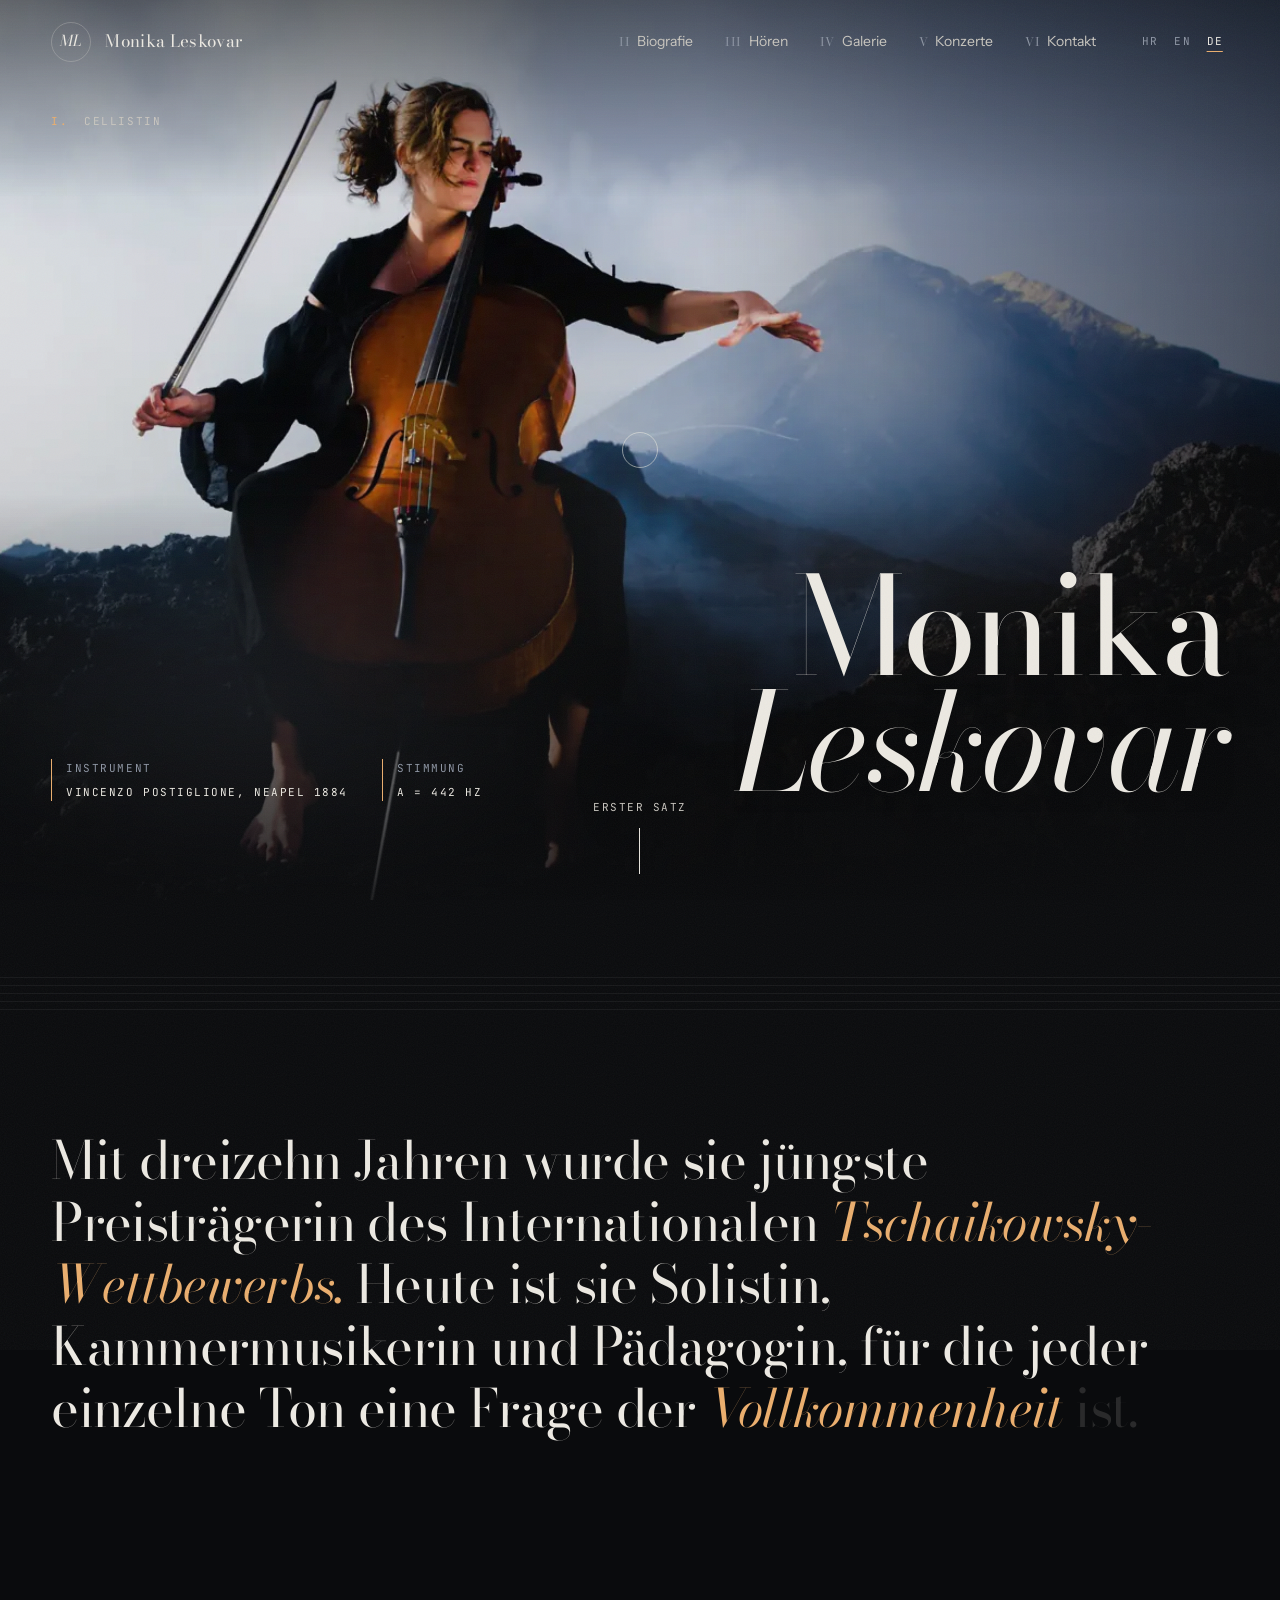
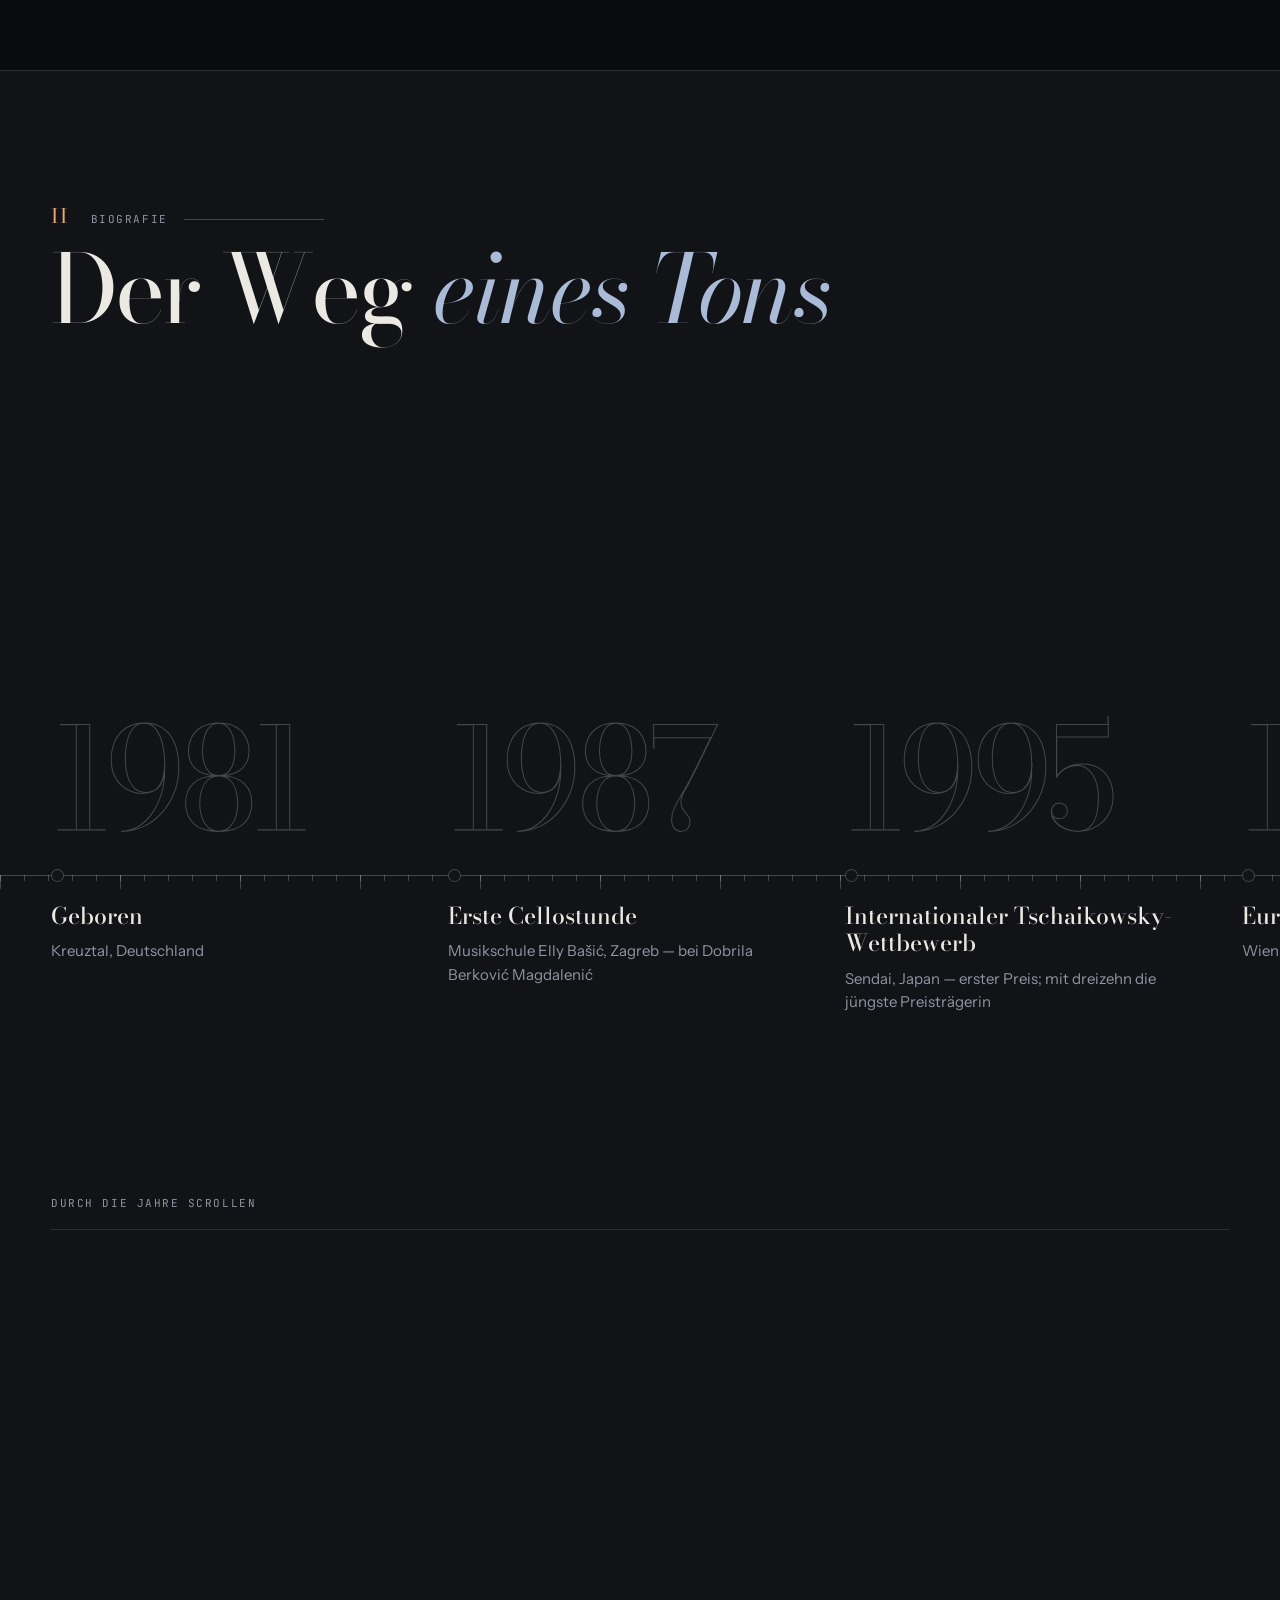
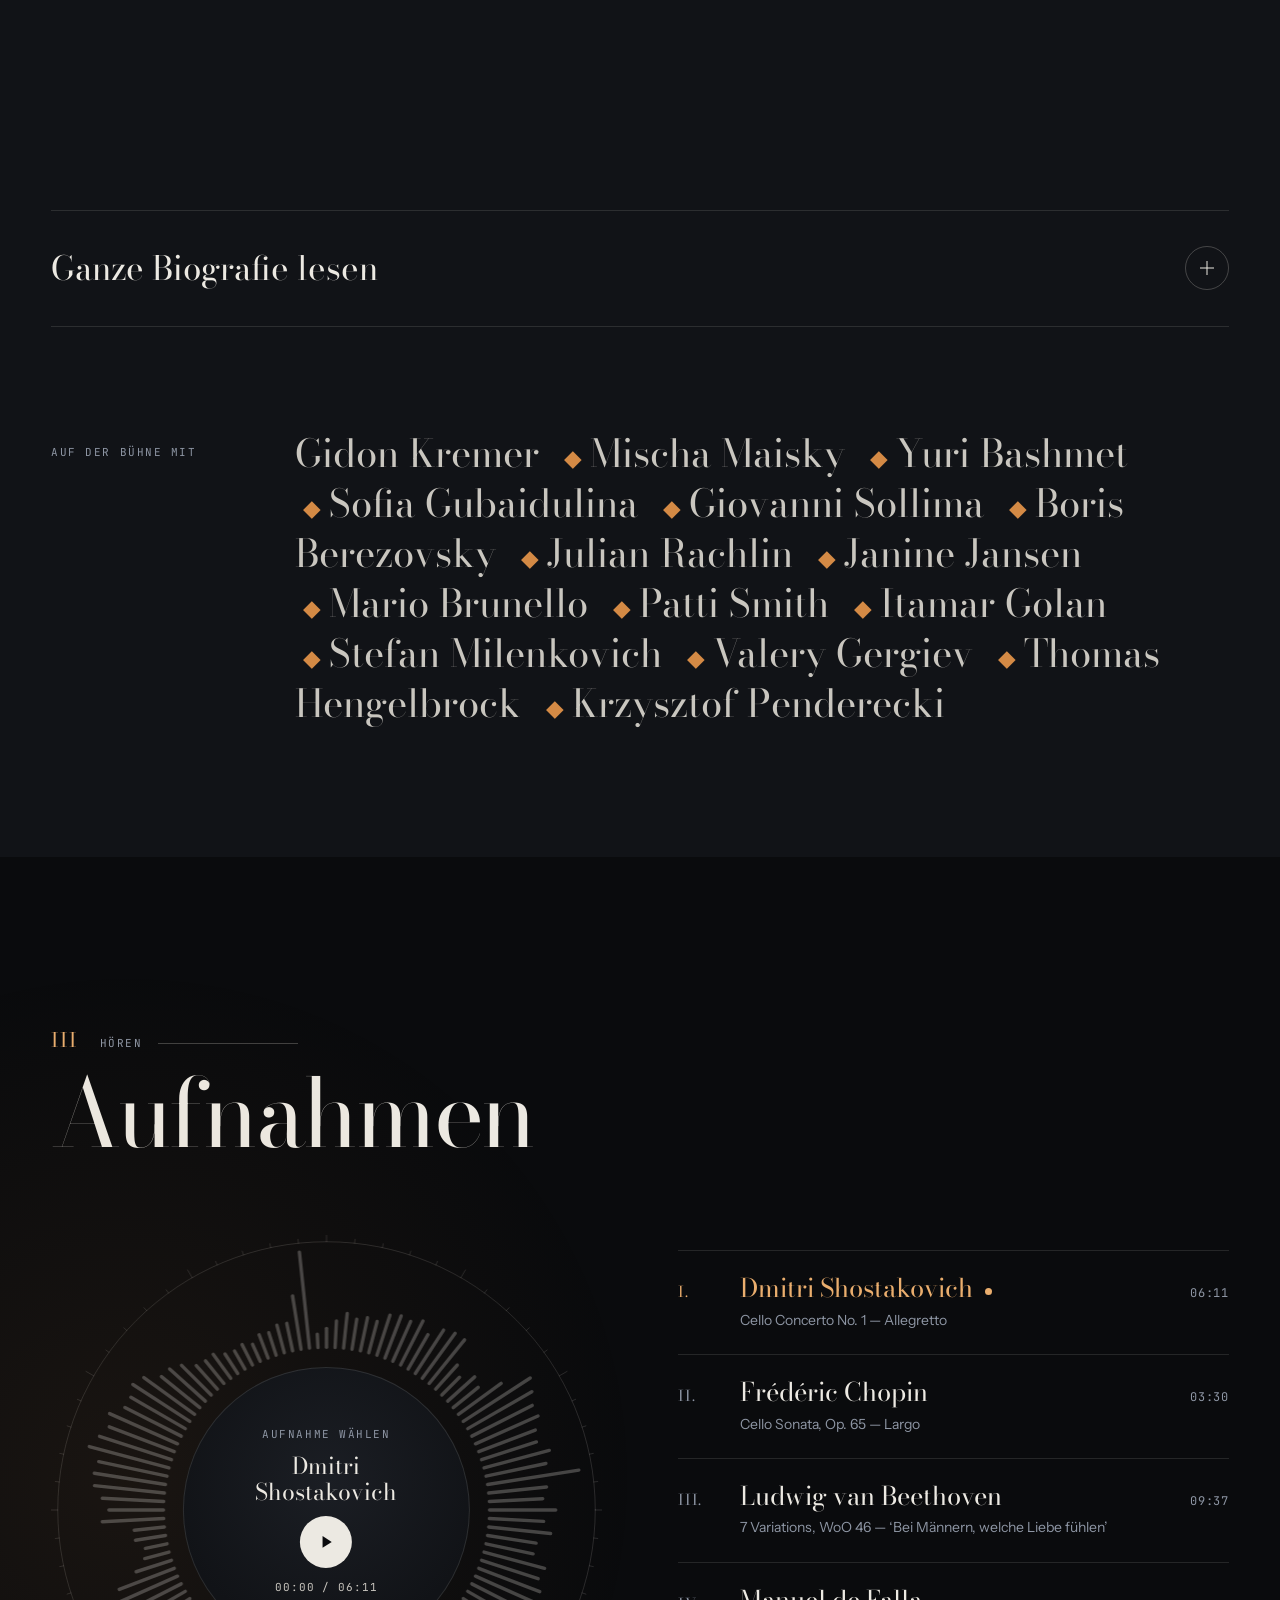
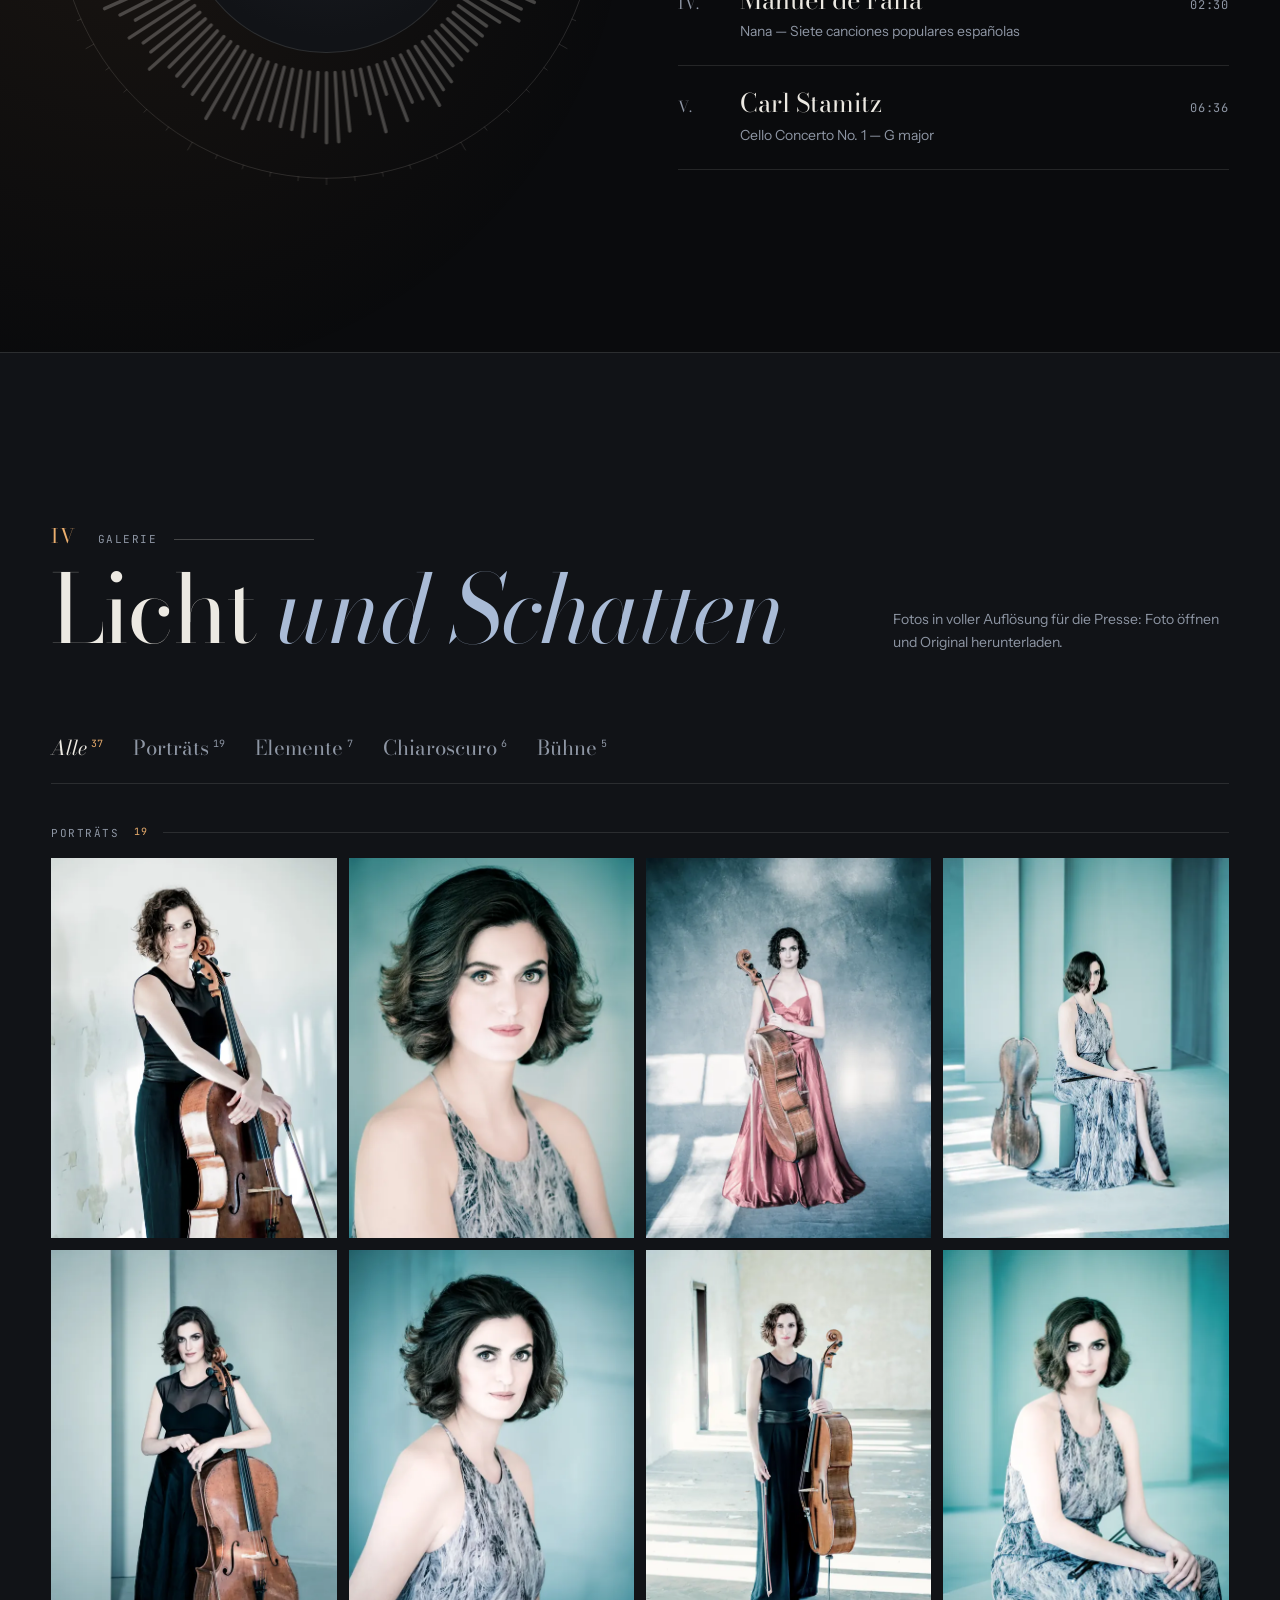
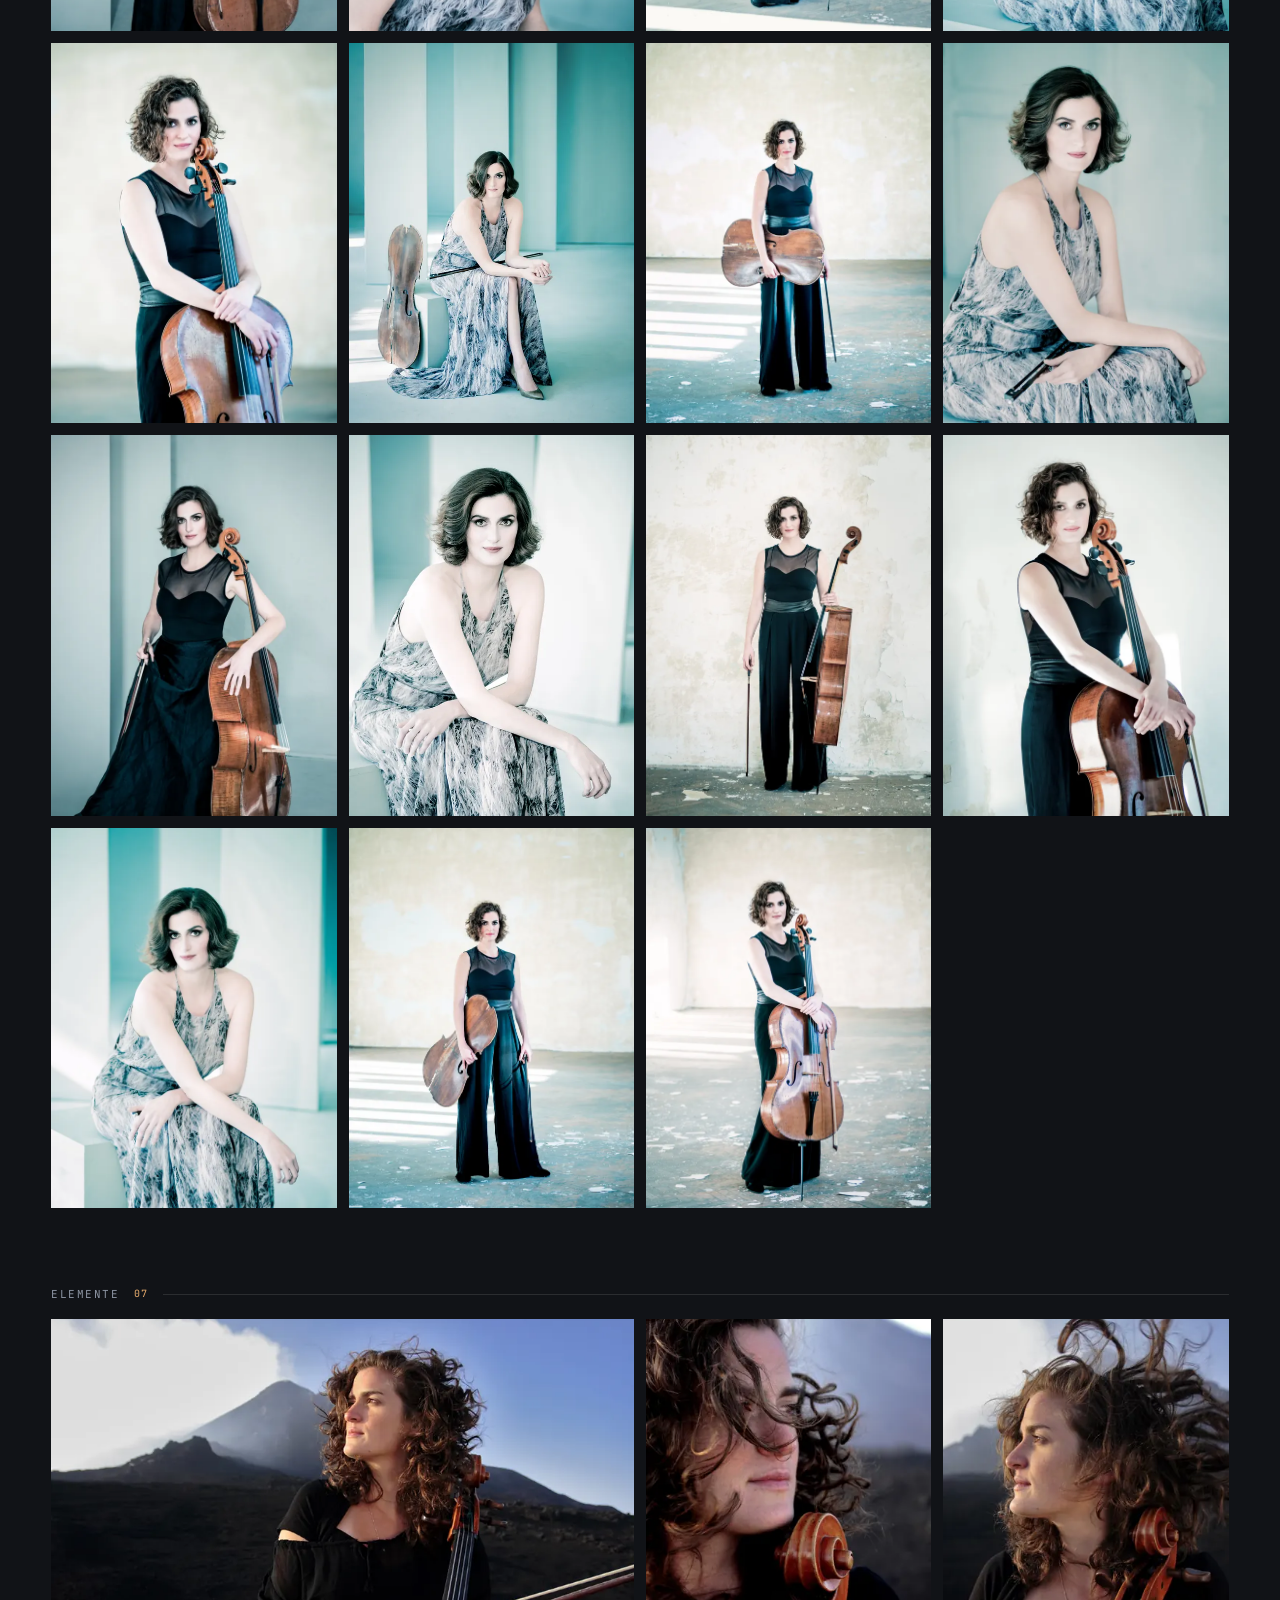
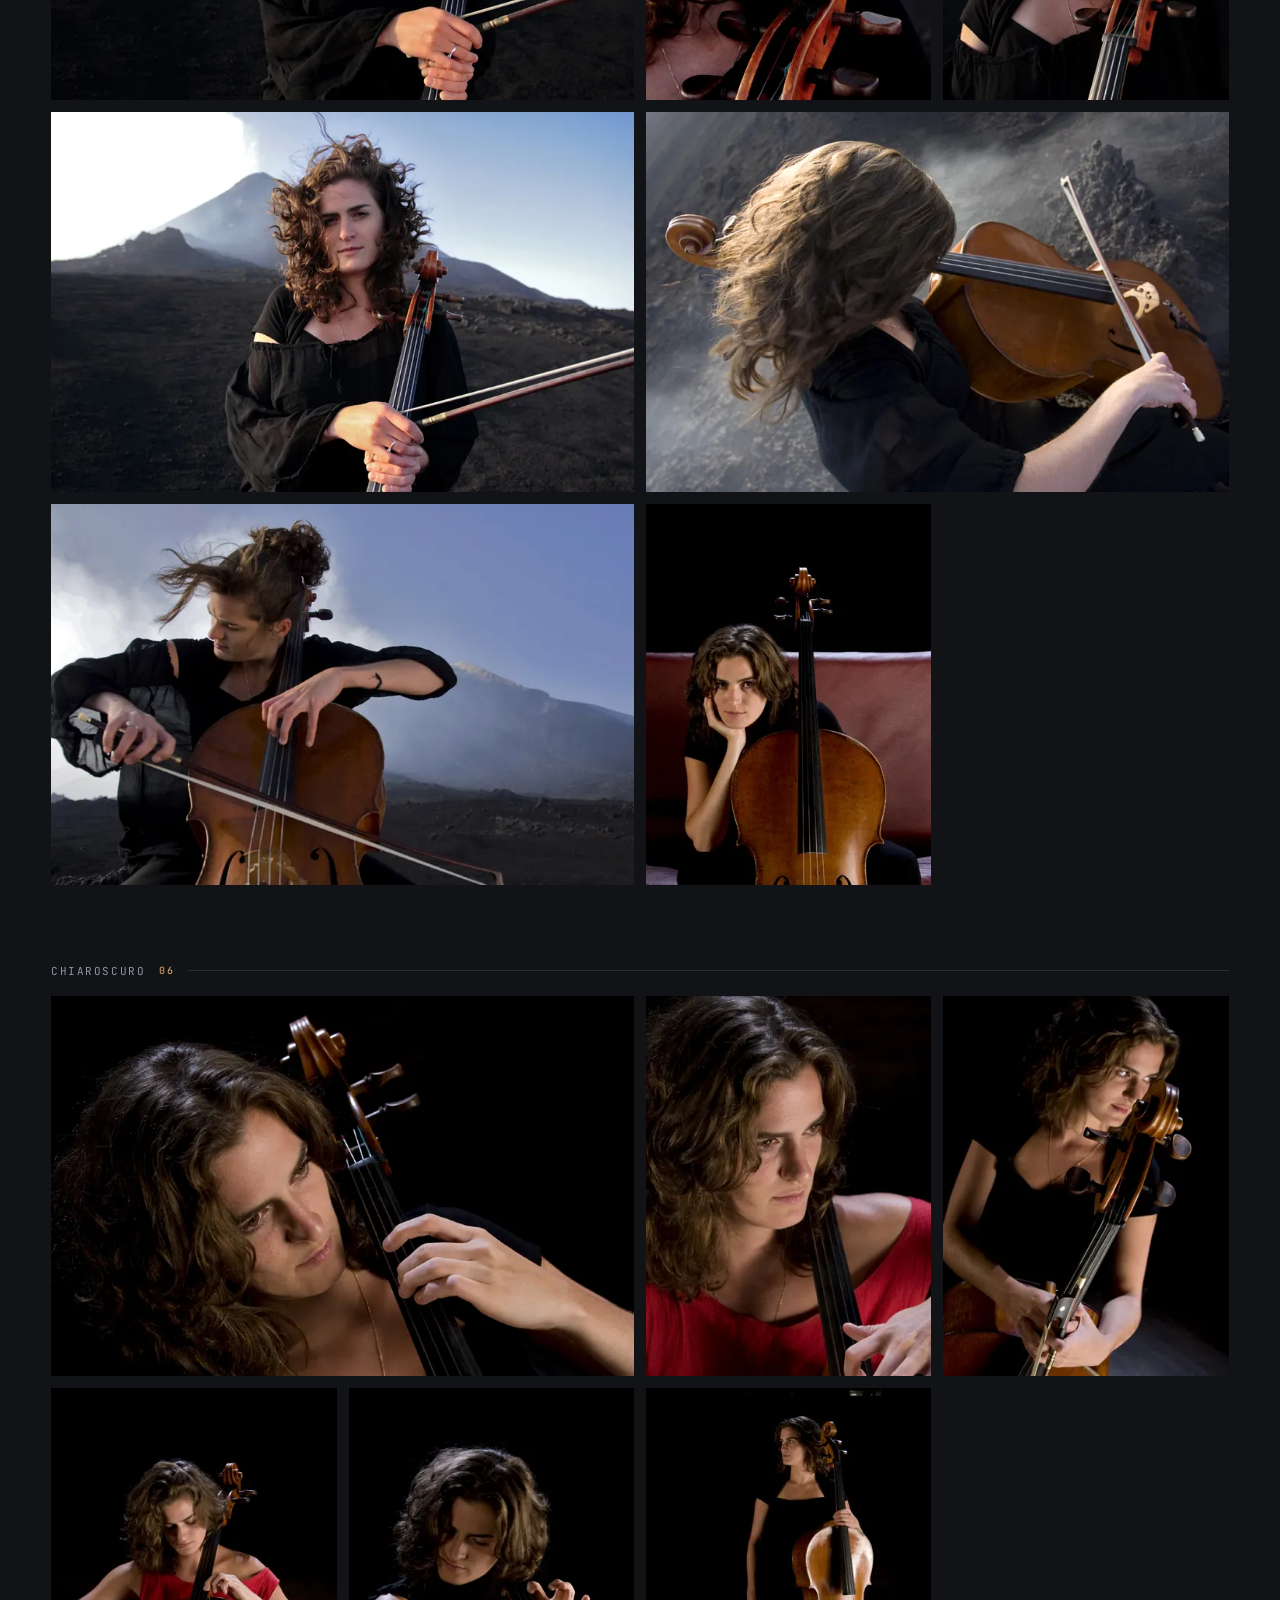
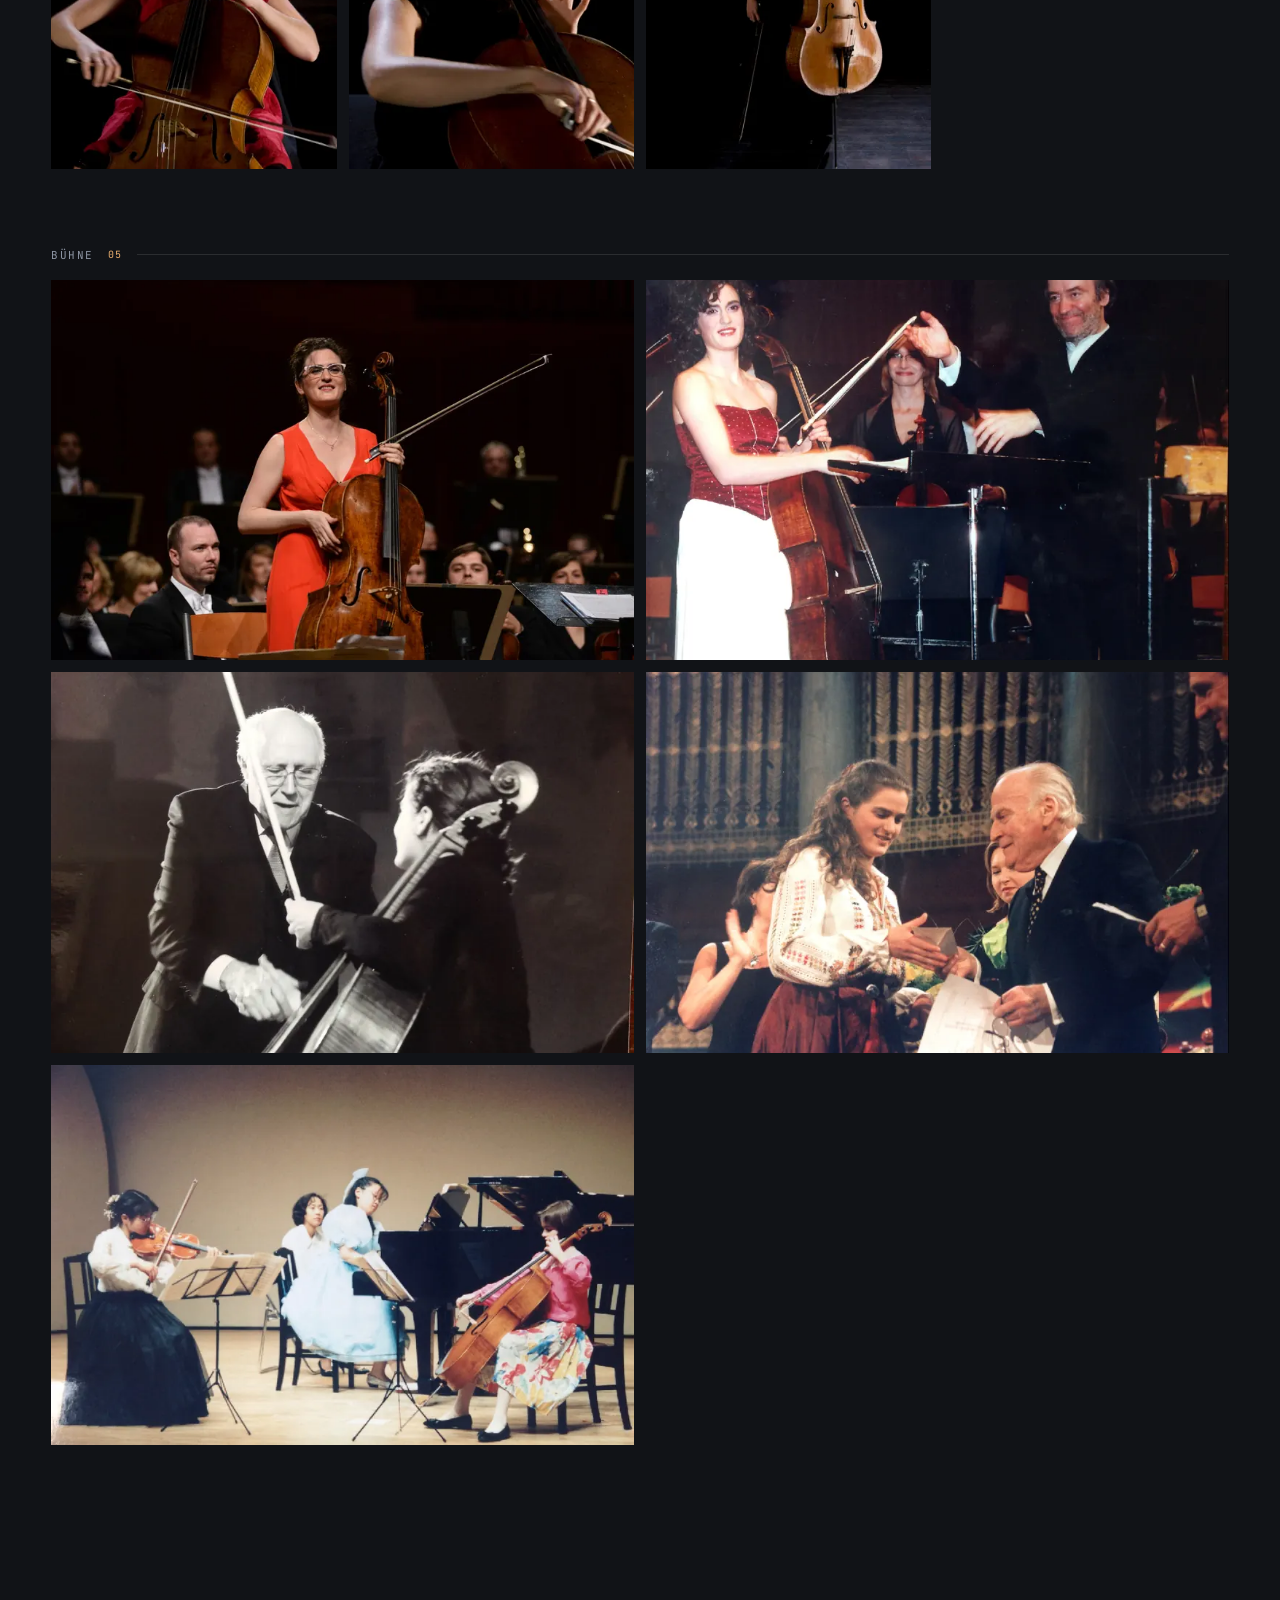
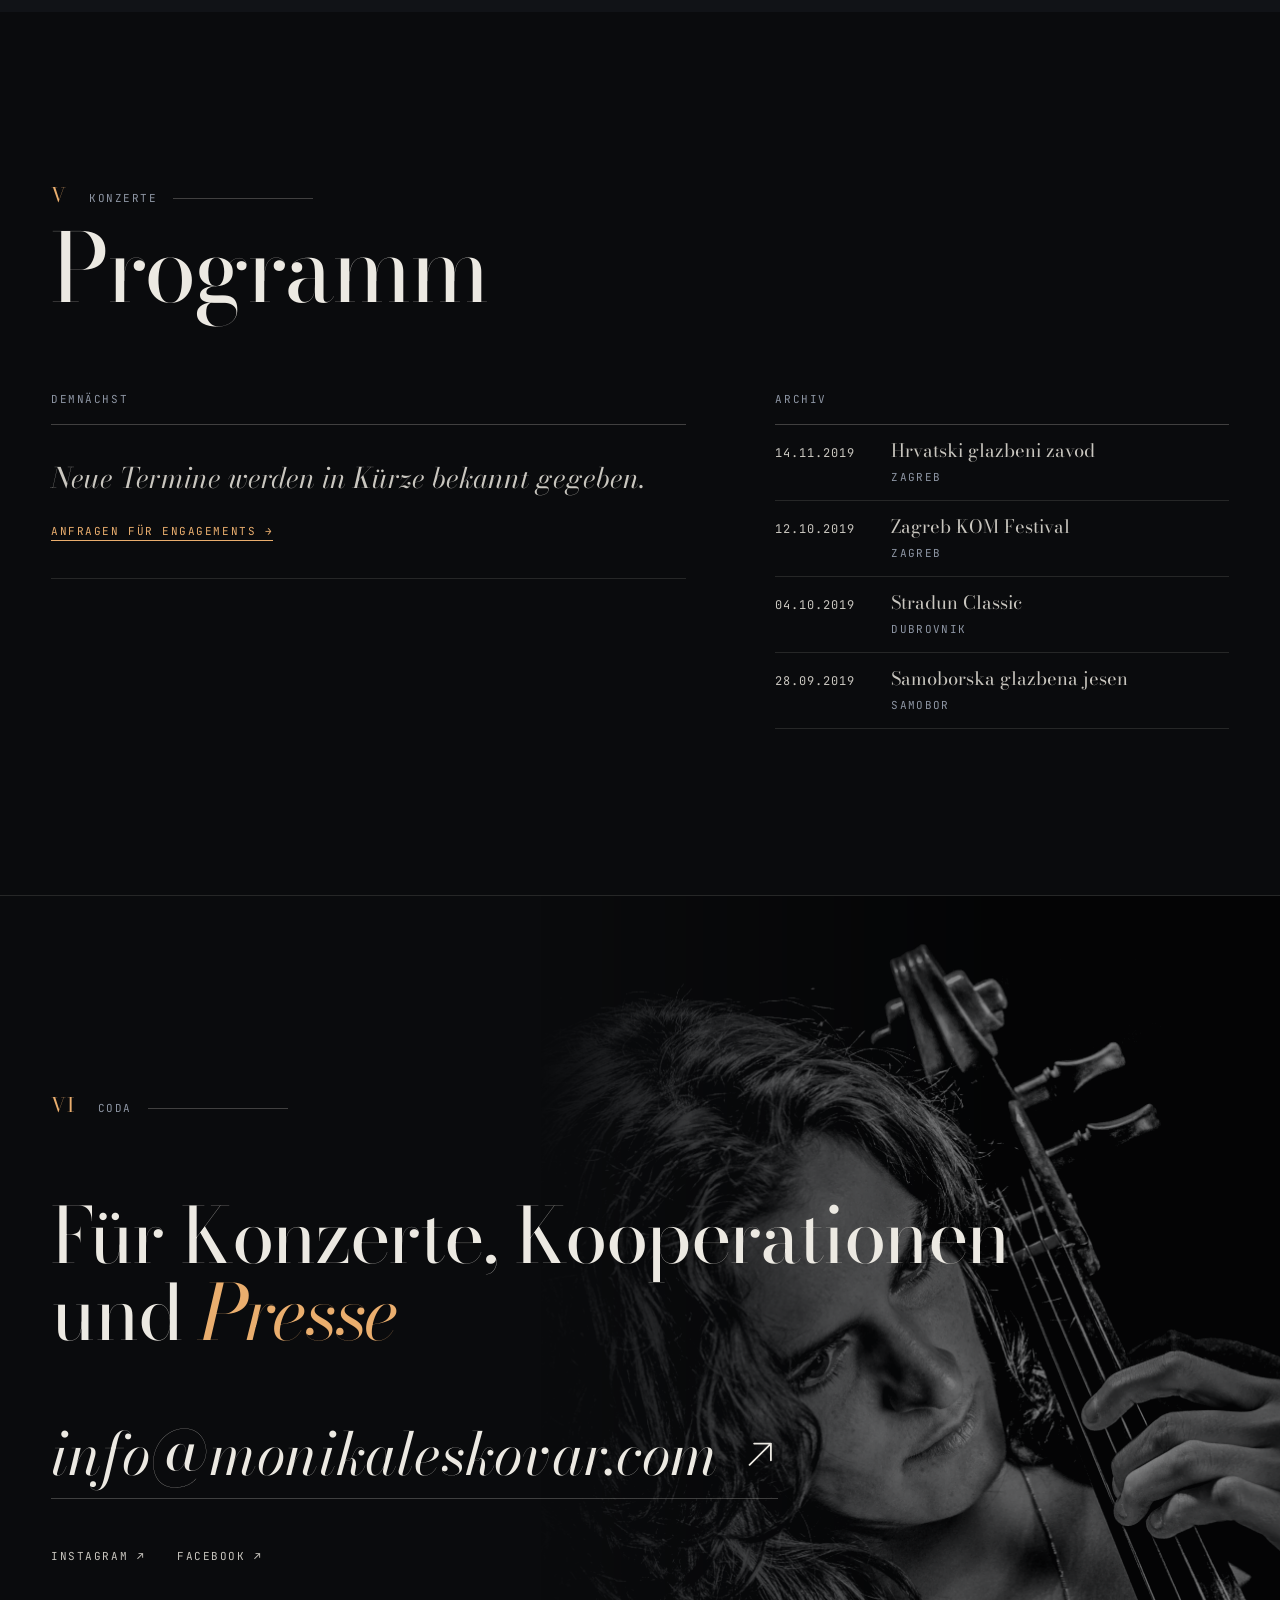
==== commit 31e0ff50: "Add Accordatura cello tuner to verzija2 Discreet "A = 442 Hz" marks (hero, footer, mobile menu) open" ====
--- a/verzija2/de/index.html
+++ b/verzija2/de/index.html
@@ -130,6 +130,7 @@
       </ol>
       <div class="programme__foot">
         <nav class="programme__lang" aria-label="Sprache"><a href="../" hreflang="hr" lang="hr" data-lang="hr">Hrvatski</a><a href="../en/" hreflang="en" lang="en" data-lang="en">English</a><a href="../de/" hreflang="de" lang="de" data-lang="de" aria-current="page" class="on">Deutsch</a></nav>
+        <button class="mono tune-link" data-tuner aria-label="Cello-Stimmgerät öffnen">Stimmung · A = <b data-tuner-a>442</b> Hz</button>
         <a class="mono" href="mailto:info@monikaleskovar.com">info@monikaleskovar.com</a>
       </div>
     </div>
@@ -167,6 +168,7 @@
 
       <dl class="hero__facts mono">
         <div><dt>Instrument</dt><dd>Vincenzo Postiglione, Neapel 1884</dd></div>
+        <div class="hero__tune"><dt>Stimmung</dt><dd><button class="tune-link" data-tuner aria-label="Cello-Stimmgerät öffnen">A = <b data-tuner-a>442</b> Hz</button></dd></div>
       </dl>
 
       <a class="hero__scroll mono" href="#statement">
@@ -590,7 +592,10 @@
     <div class="wrap foot__inner mono">
       <span>© 2026 Monika Leskovar — Alle Rechte vorbehalten.</span>
       <span class="foot__fine">Fine</span>
-      <a href="#top">Zum Anfang</a>
+      <span class="foot__end">
+        <button class="tune-link" data-tuner aria-label="Cello-Stimmgerät öffnen">A = <b data-tuner-a>442</b> Hz</button>
+        <a href="#top">Zum Anfang</a>
+      </span>
     </div>
   </footer>
 
@@ -605,6 +610,52 @@
       <button id="lbPrev" aria-label="←">←</button>
       <a id="lbDownload" href="#" download>Original herunterladen ↓</a>
       <button id="lbNext" aria-label="→">→</button>
+    </div>
+  </div>
+
+  <!-- Accordatura: cello tuner (reference tones + microphone pitch detection, all in the browser) -->
+  <div class="tuner" id="tuner" role="dialog" aria-modal="true" aria-labelledby="tuTitle" hidden>
+    <div class="tu__top mono">
+      <span id="tuTitle">Accordatura — Violoncello</span>
+      <button class="tu__close" id="tuClose" aria-label="Schließen">✕</button>
+    </div>
+
+    <div class="tu__stage">
+      <div class="tu__read" aria-live="polite">
+        <span class="tu__num" id="tuNum">&nbsp;</span>
+        <span class="tu__note" id="tuNote">—</span>
+        <span class="tu__cents mono" id="tuCents">&nbsp;</span>
+      </div>
+      <div class="tu__gauge" aria-hidden="true">
+        <span class="tu__scale"></span>
+        <span class="tu__needle" id="tuNeedle"></span>
+        <span class="tu__lab mono"><i>−50</i><i>0</i><i>+50</i></span>
+      </div>
+      <div class="tu__strings">
+        <canvas id="tuCanvas" aria-hidden="true"></canvas>
+        <div class="tu__keys" id="tuKeys">
+          <button data-s="0" aria-label="Saite IV — C, Ton anhören"><b>C</b><i class="mono">IV</i></button>
+          <button data-s="1" aria-label="Saite III — G, Ton anhören"><b>G</b><i class="mono">III</i></button>
+          <button data-s="2" aria-label="Saite II — D, Ton anhören"><b>D</b><i class="mono">II</i></button>
+          <button data-s="3" aria-label="Saite I — A, Ton anhören"><b>A</b><i class="mono">I</i></button>
+        </div>
+      </div>
+    </div>
+
+    <div class="tu__bottom">
+      <div class="tu__mic">
+        <button class="pill tu__micbtn" id="tuMic" aria-pressed="false"><span class="tu__dot" aria-hidden="true"></span><span id="tuMicLabel">Mikrofon einschalten</span></button>
+        <p class="tu__status" id="tuStatus">Saite antippen, um sie zu hören, oder Mikrofon einschalten</p>
+      </div>
+      <div class="tu__set mono">
+        <div class="tu__ref">
+          <button id="tuDown" aria-label="A −1 Hz">−</button>
+          <span>A = <b id="tuRef">442</b> Hz</span>
+          <button id="tuUp" aria-label="A +1 Hz">+</button>
+        </div>
+        <button class="tu__fifths" id="tuFifths" aria-pressed="true">Quinten: <b id="tuFifthsVal">rein</b></button>
+      </div>
+      <p class="tu__privacy">Der Klang wird nur in Ihrem Browser verarbeitet und nirgendwohin gesendet.</p>
     </div>
   </div>
 
--- a/verzija2/css/style.css
+++ b/verzija2/css/style.css
@@ -465,6 +465,104 @@
 @media (hover: hover) and (pointer: fine) { .cursor { display: block; } }
 
 /* ==========================================================================
+   Accordatura — cello tuner (opens from the small "A = 442 Hz" marks)
+   ========================================================================== */
+.tune-link { color: inherit; letter-spacing: inherit; text-transform: inherit; transition: color .3s; }
+.tune-link b { font-weight: 400; color: var(--bone); transition: color .3s; }
+.tune-link:hover, .tune-link:hover b { color: var(--amber-2); }
+.hero__facts { display: flex; gap: 34px; }
+.hero__tune .tune-link { font-size: inherit; }
+.foot__end { justify-self: end; display: flex; gap: 28px; align-items: center; }
+
+.tuner {
+  position: fixed; inset: 0; z-index: 160; background: var(--basalt); color: var(--bone);
+  display: grid; grid-template-rows: auto minmax(min-content, 1fr) auto; overflow-y: auto; overscroll-behavior: contain;
+  clip-path: inset(100% 0 0 0); transition: clip-path .8s var(--ease-io);
+}
+.tuner[hidden] { display: none; }
+.tuner.open { clip-path: inset(0 0 0 0); }
+.tu__top { display: flex; justify-content: space-between; align-items: center; padding: 18px var(--gutter); color: var(--mist); }
+.tu__close { width: 46px; height: 46px; border: 1px solid var(--line-2); border-radius: 50%; font-size: 15px; color: var(--bone); transition: background .3s, color .3s; }
+.tu__close:hover { background: var(--bone); color: var(--night); }
+
+.tu__stage { display: grid; grid-template-columns: minmax(0, 1fr); justify-items: center; align-content: center; gap: clamp(18px, 3.5vh, 36px); padding: 0 var(--gutter); min-height: 0; }
+.tu__read { display: grid; justify-items: center; line-height: 1; }
+.tu__num { font-family: var(--mono); font-size: 12px; letter-spacing: .14em; color: var(--amber-2); min-height: 1em; }
+.tu__note {
+  font-family: var(--display); font-style: italic; font-variation-settings: "opsz" 96; font-weight: 400;
+  font-size: clamp(5.5rem, 17vh, 10rem); line-height: 1.02; letter-spacing: -.02em; color: var(--bone-2);
+  transition: color .4s, text-shadow .6s;
+}
+.tu__cents { color: var(--mist); min-height: 1.2em; font-variant-numeric: tabular-nums; transition: color .4s; }
+.tuner:not(.live):not(.ref) .tu__note { color: var(--line-2); }
+.tuner.near .tu__note { color: var(--bone); }
+.tuner.tuned .tu__note { color: var(--amber-2); text-shadow: 0 0 40px rgba(234, 174, 110, .35); }
+.tuner.tuned .tu__cents { color: var(--amber-2); }
+
+.tu__gauge { position: relative; width: 100%; max-width: 560px; height: 44px; }
+.tu__scale {
+  position: absolute; left: 0; right: 0; top: 0; height: 14px; border-bottom: 1px solid var(--line-2);
+  background:
+    linear-gradient(var(--amber-2), var(--amber-2)) 50% 0 / 1px 100% no-repeat,
+    repeating-linear-gradient(90deg, var(--line-2) 0 1px, transparent 1px calc(10% - .1px)) 0 100% / 100% 9px no-repeat,
+    repeating-linear-gradient(90deg, var(--line) 0 1px, transparent 1px calc(2% - .02px)) 0 100% / 100% 5px no-repeat;
+}
+.tu__needle {
+  position: absolute; left: 50%; top: -8px; width: 2px; height: 30px; margin-left: -1px; border-radius: 2px;
+  background: var(--bone); opacity: 0; transition: opacity .4s, background .4s, box-shadow .4s;
+}
+.tuner.live .tu__needle { opacity: 1; }
+.tuner.tuned .tu__needle { background: var(--amber-2); box-shadow: 0 0 14px rgba(234, 174, 110, .8); }
+.tu__lab { position: absolute; left: 0; right: 0; bottom: 0; display: flex; justify-content: space-between; color: var(--mist); font-size: 10px; }
+.tu__lab i { font-style: normal; width: 0; display: flex; justify-content: center; }
+
+.tu__strings { width: 100%; max-width: 420px; display: grid; gap: 14px; }
+.tu__strings canvas { width: 100%; height: clamp(110px, 26vh, 260px); display: block; }
+.tu__keys { display: grid; grid-template-columns: repeat(4, 1fr); justify-items: center; }
+.tu__keys button {
+  width: 58px; height: 58px; border: 1px solid var(--line-2); border-radius: 50%;
+  display: grid; place-content: center; gap: 1px; line-height: 1; transition: background .3s, color .3s, border-color .3s;
+}
+.tu__keys b { font-family: var(--display); font-style: italic; font-weight: 400; font-size: 24px; }
+.tu__keys i { font-style: normal; font-size: 9px; color: var(--mist); transition: color .3s; }
+.tu__keys button:hover { border-color: var(--bone); }
+.tu__keys button.on { background: var(--amber-2); border-color: var(--amber-2); color: var(--night); }
+.tu__keys button.on i { color: var(--night); }
+.tu__keys button.hit { border-color: var(--amber-2); color: var(--amber-2); }
+
+.tu__bottom {
+  display: grid; grid-template-columns: 1fr auto; align-items: end; gap: 14px 30px;
+  padding: 24px var(--gutter) 22px; border-top: 1px solid var(--line); margin-top: 24px;
+}
+.tu__mic { display: flex; align-items: center; gap: 20px; flex-wrap: wrap; }
+.tu__micbtn { gap: 10px; }
+.tu__dot { width: 7px; height: 7px; border-radius: 50%; background: var(--mist); transition: background .3s; }
+.tu__micbtn[aria-pressed="true"] { border-color: var(--amber-2); }
+.tu__micbtn[aria-pressed="true"] .tu__dot { background: var(--amber-2); animation: tuPulse 1.6s ease-in-out infinite; }
+@keyframes tuPulse { 50% { opacity: .25; } }
+.tu__status { margin: 0; color: var(--bone-2); font-size: 15px; }
+.tu__set { display: flex; align-items: center; gap: 26px; color: var(--mist); }
+.tu__ref { display: flex; align-items: center; gap: 10px; }
+.tu__ref b, .tu__fifths b { color: var(--bone); font-weight: 400; display: inline-block; min-width: 3ch; text-align: center; }
+.tu__ref button { width: 30px; height: 30px; border: 1px solid var(--line-2); border-radius: 50%; font-size: 14px; letter-spacing: 0; transition: background .3s, color .3s; }
+.tu__ref button:hover { background: var(--bone); color: var(--night); }
+.tu__fifths { letter-spacing: inherit; text-transform: inherit; }
+.tu__fifths:hover b { color: var(--amber-2); }
+.tu__fifths b { min-width: 0; }
+.tu__privacy { grid-column: 1 / -1; margin: 0; color: var(--mist); font-size: 12px; }
+
+@media (max-width: 700px) {
+  .hero__tune { display: none; }
+  .foot__end { justify-self: start; }
+  .tu__bottom { grid-template-columns: minmax(0, 1fr); justify-items: center; text-align: center; }
+  .tu__mic { justify-content: center; flex-direction: column; gap: 12px; }
+  .tu__set { flex-wrap: wrap; justify-content: center; gap: 14px 24px; }
+  .tu__keys button { width: 52px; height: 52px; }
+  .tu__strings canvas { height: clamp(90px, 20vh, 200px); }
+  .tu__note { font-size: clamp(4.5rem, 13vh, 7rem); }
+}
+
+/* ==========================================================================
    Responsive
    ========================================================================== */
 @media (max-width: 1180px) {
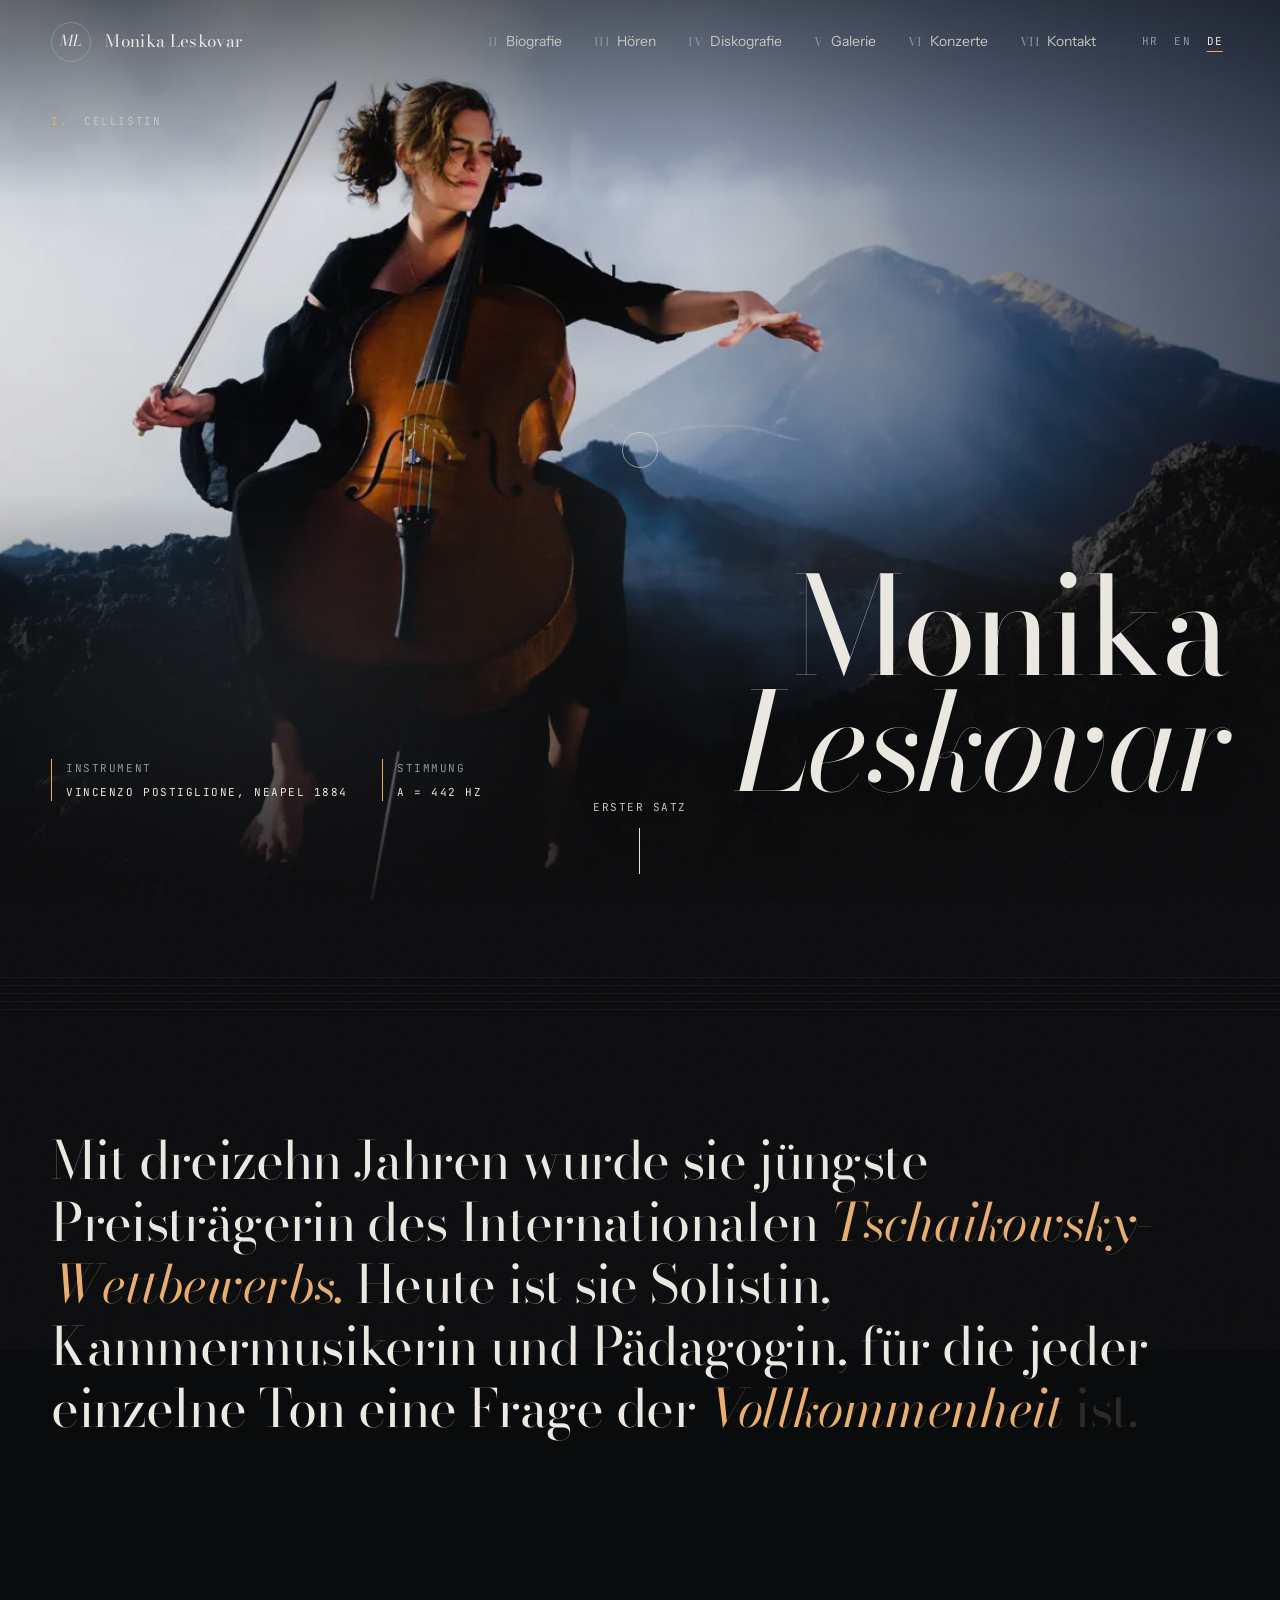
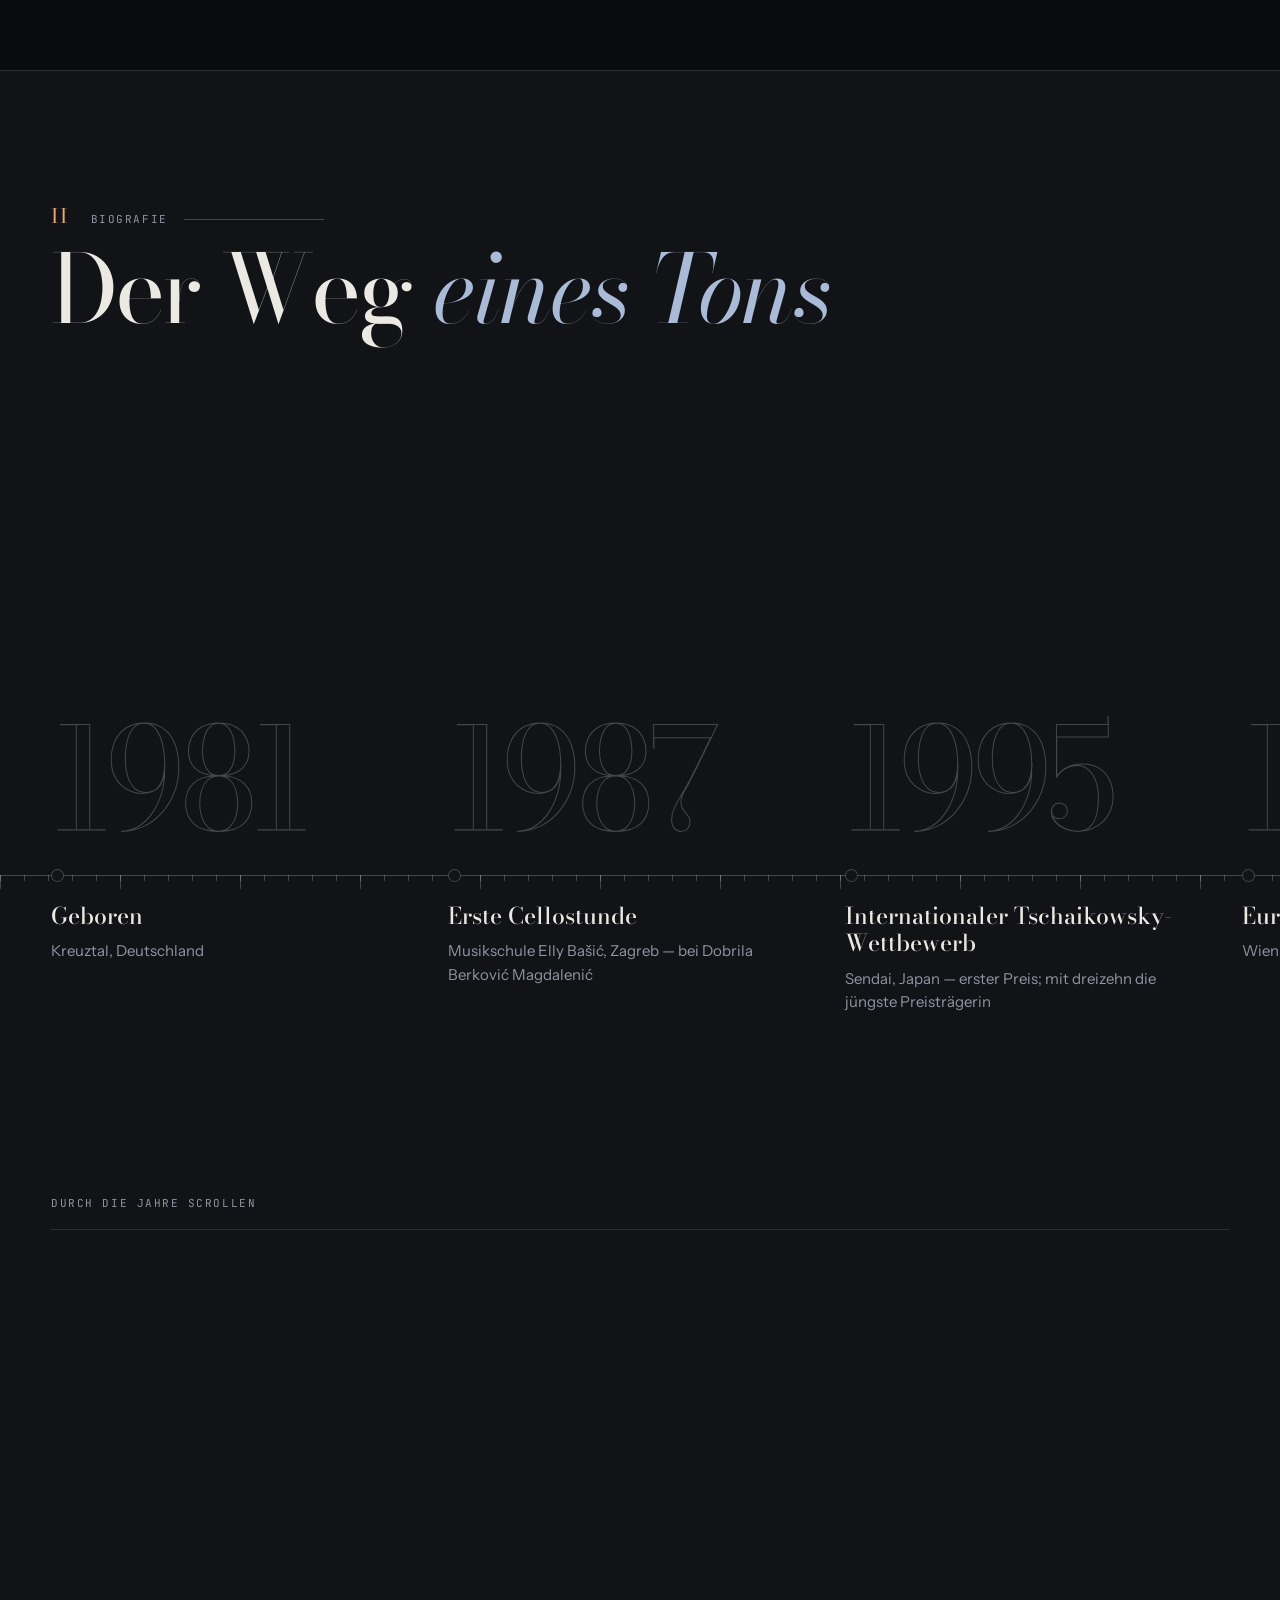
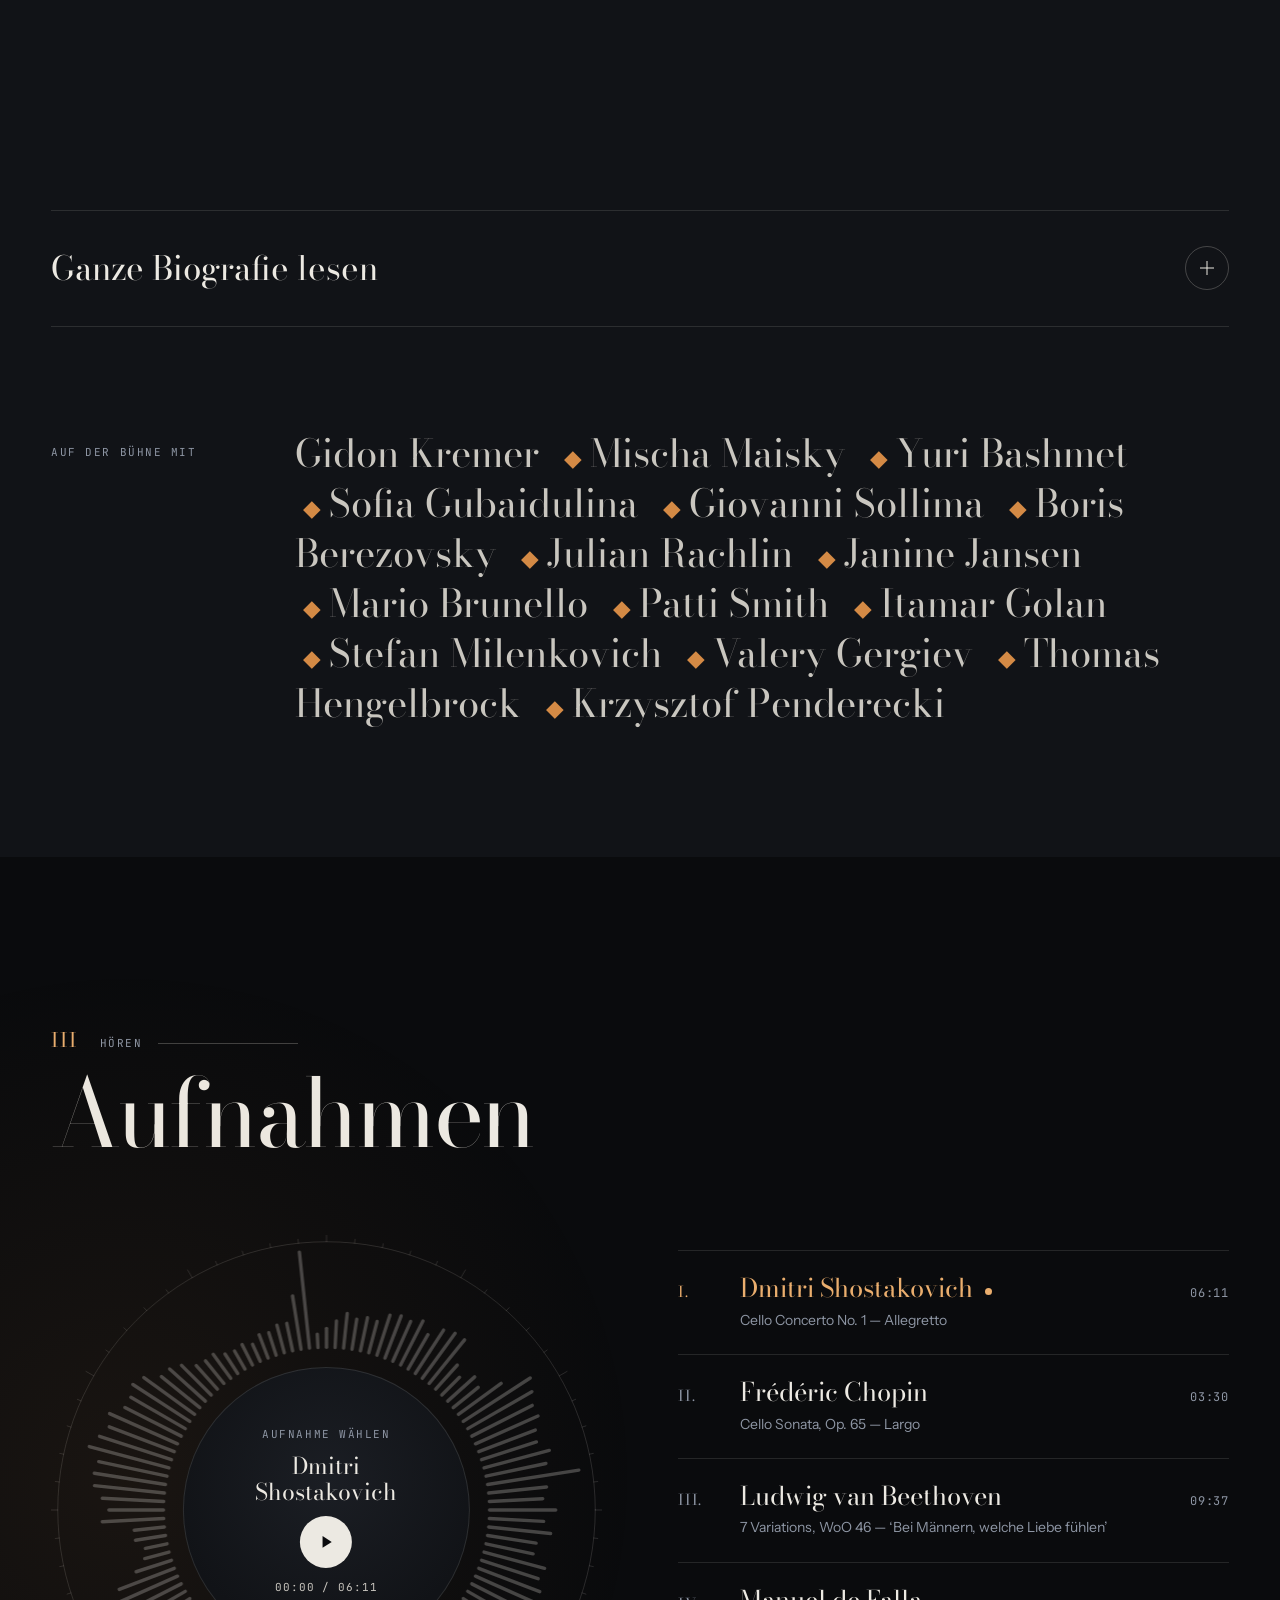
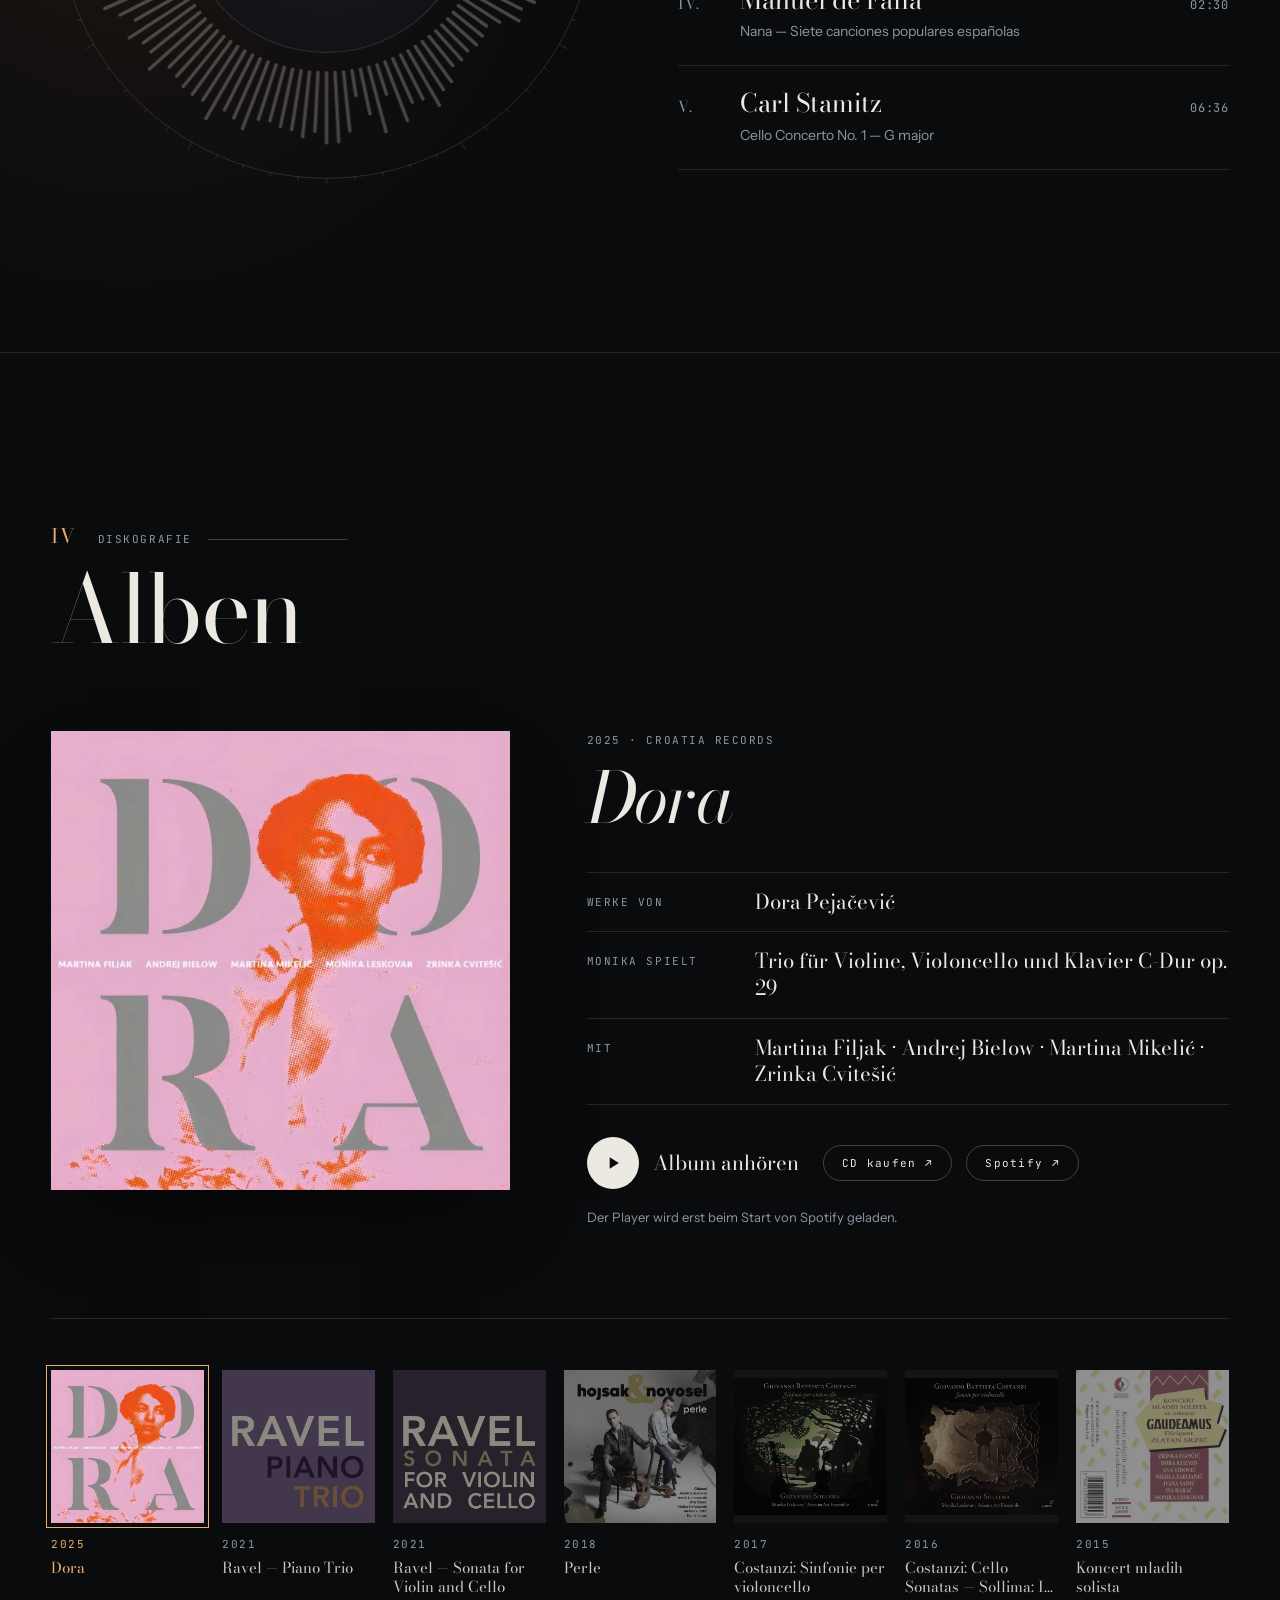
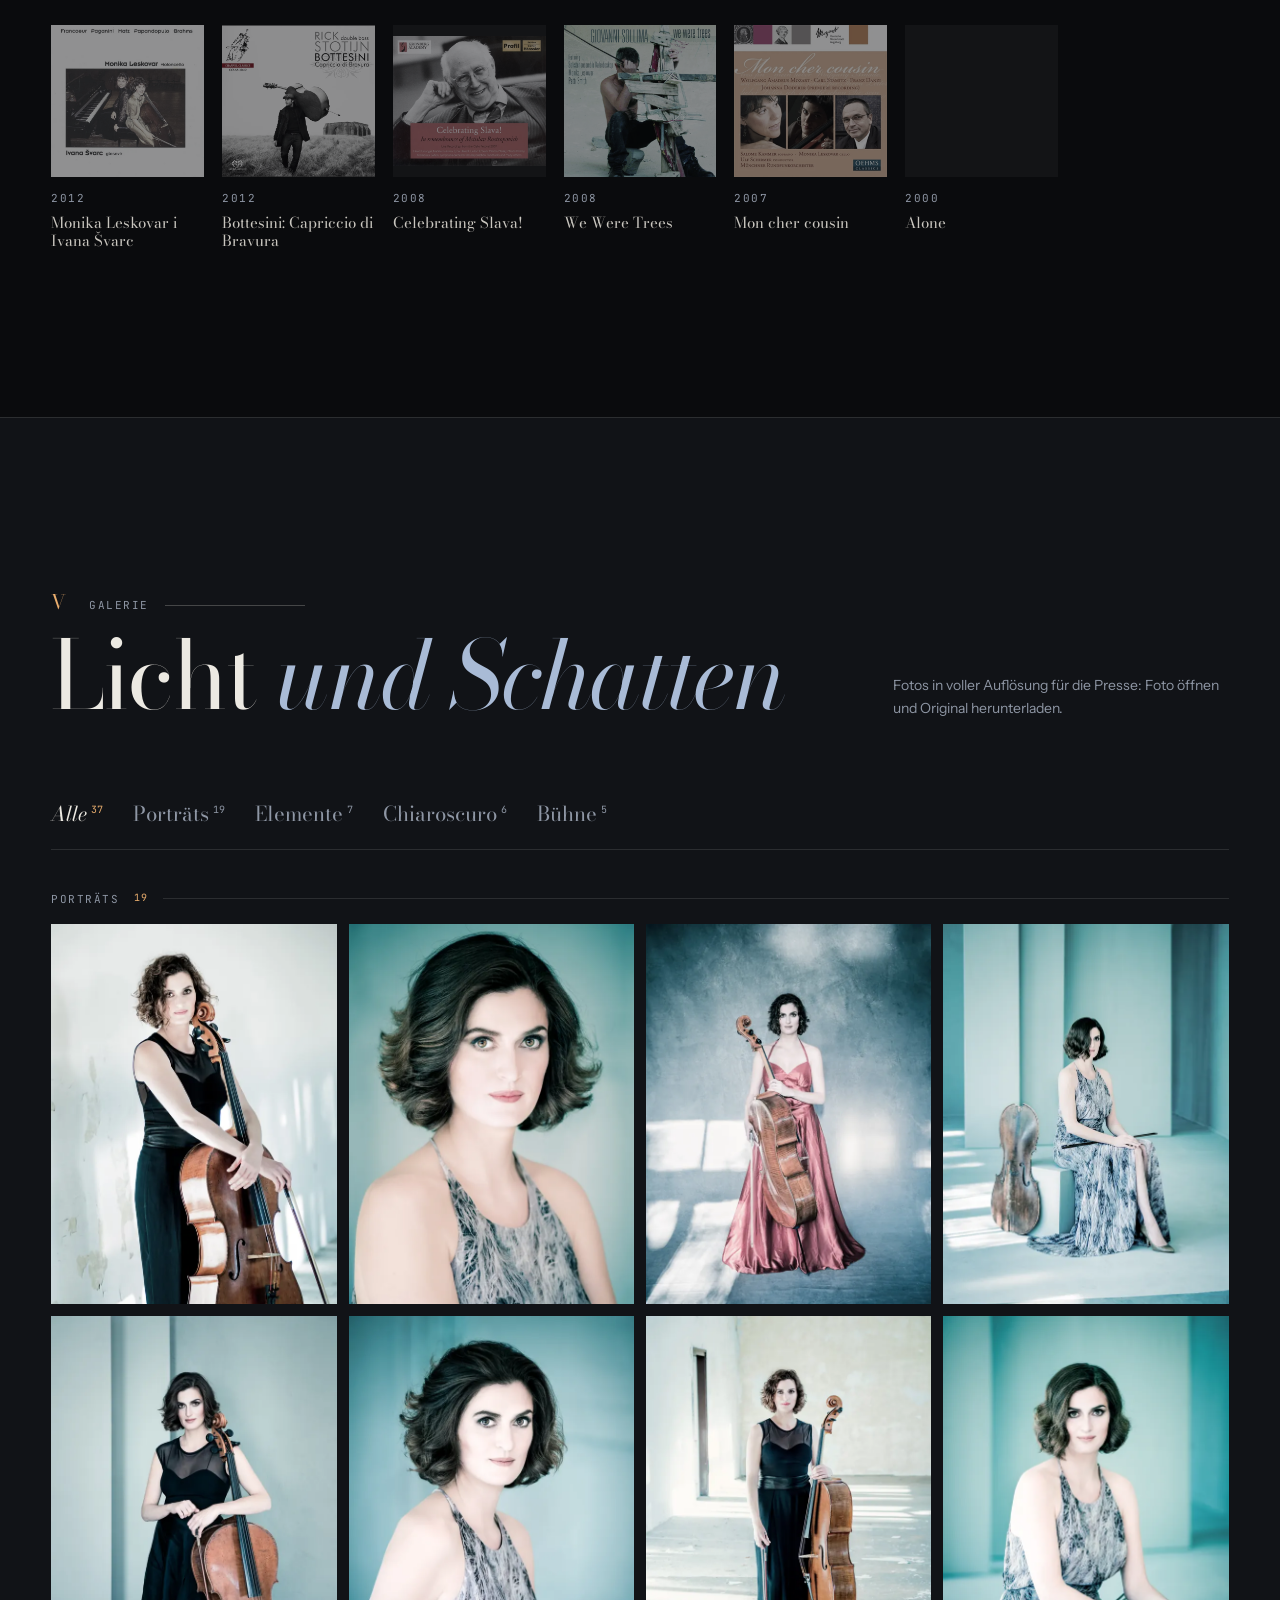
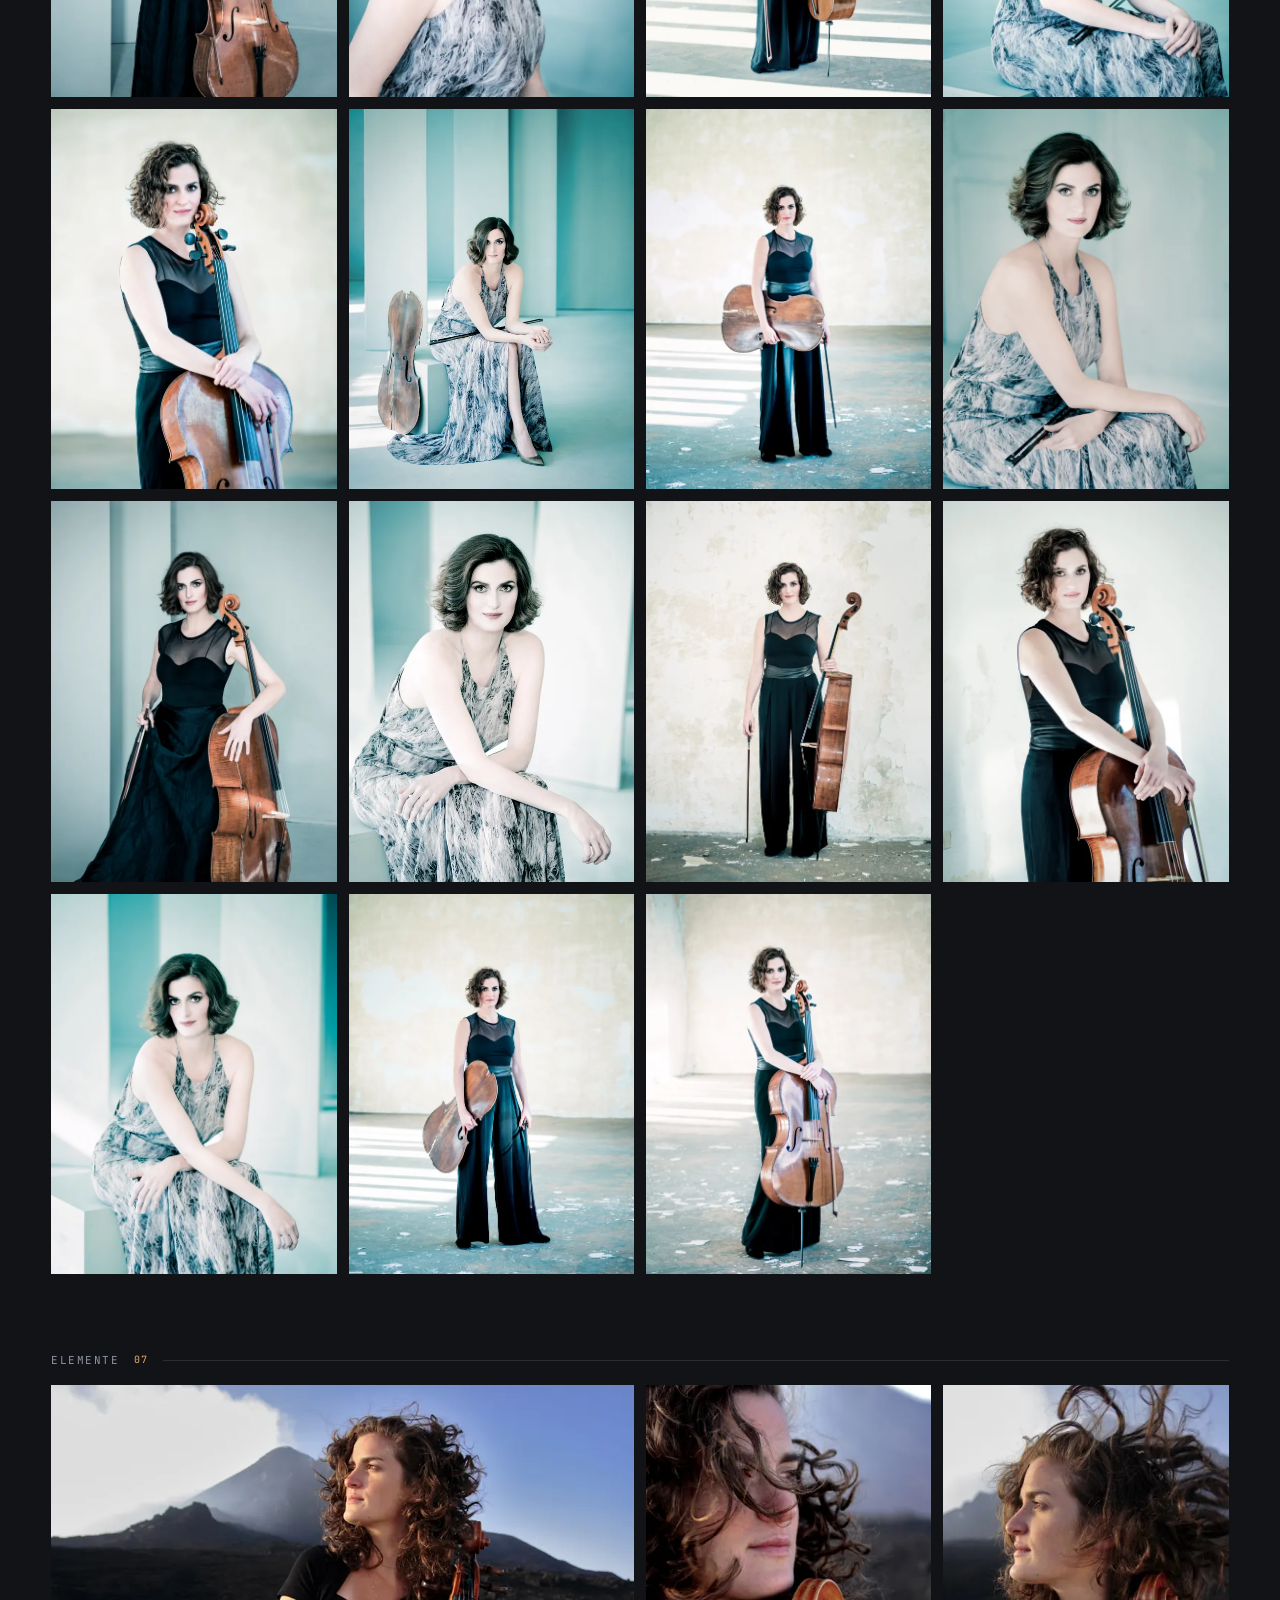
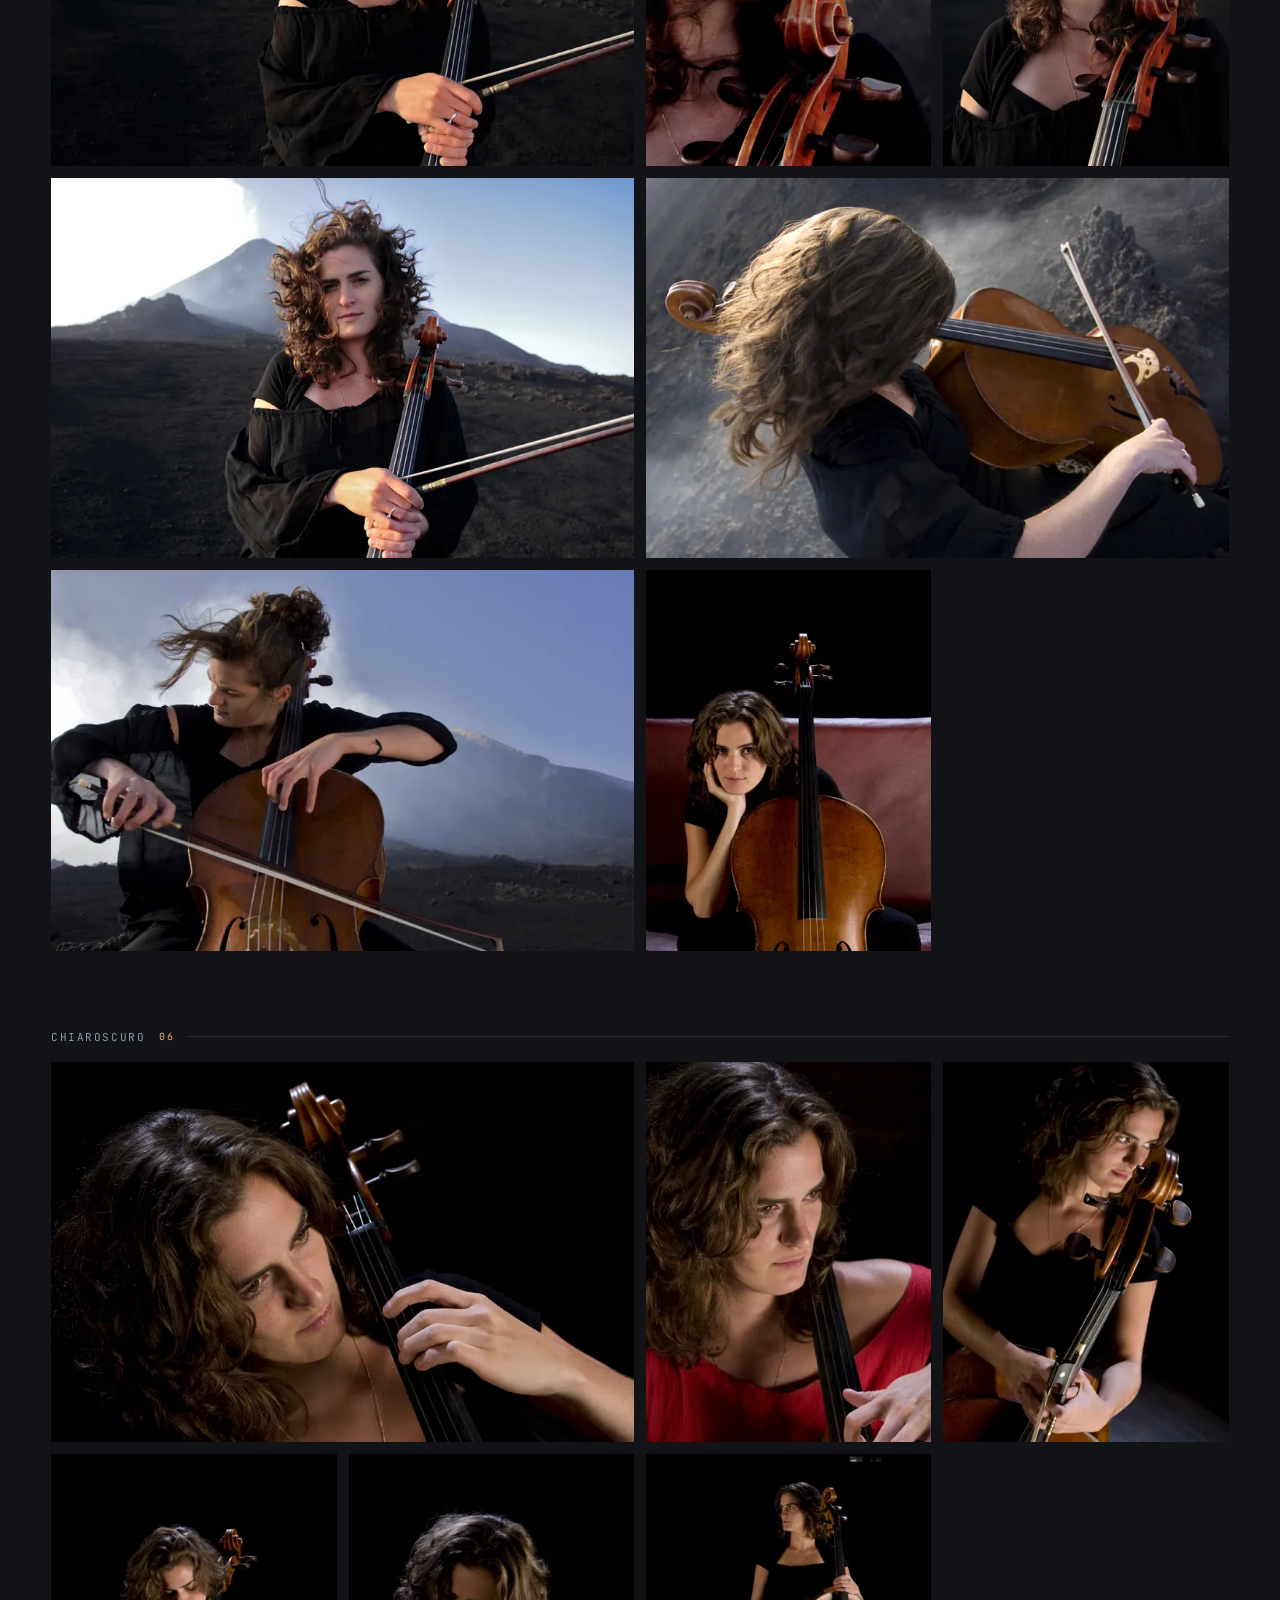
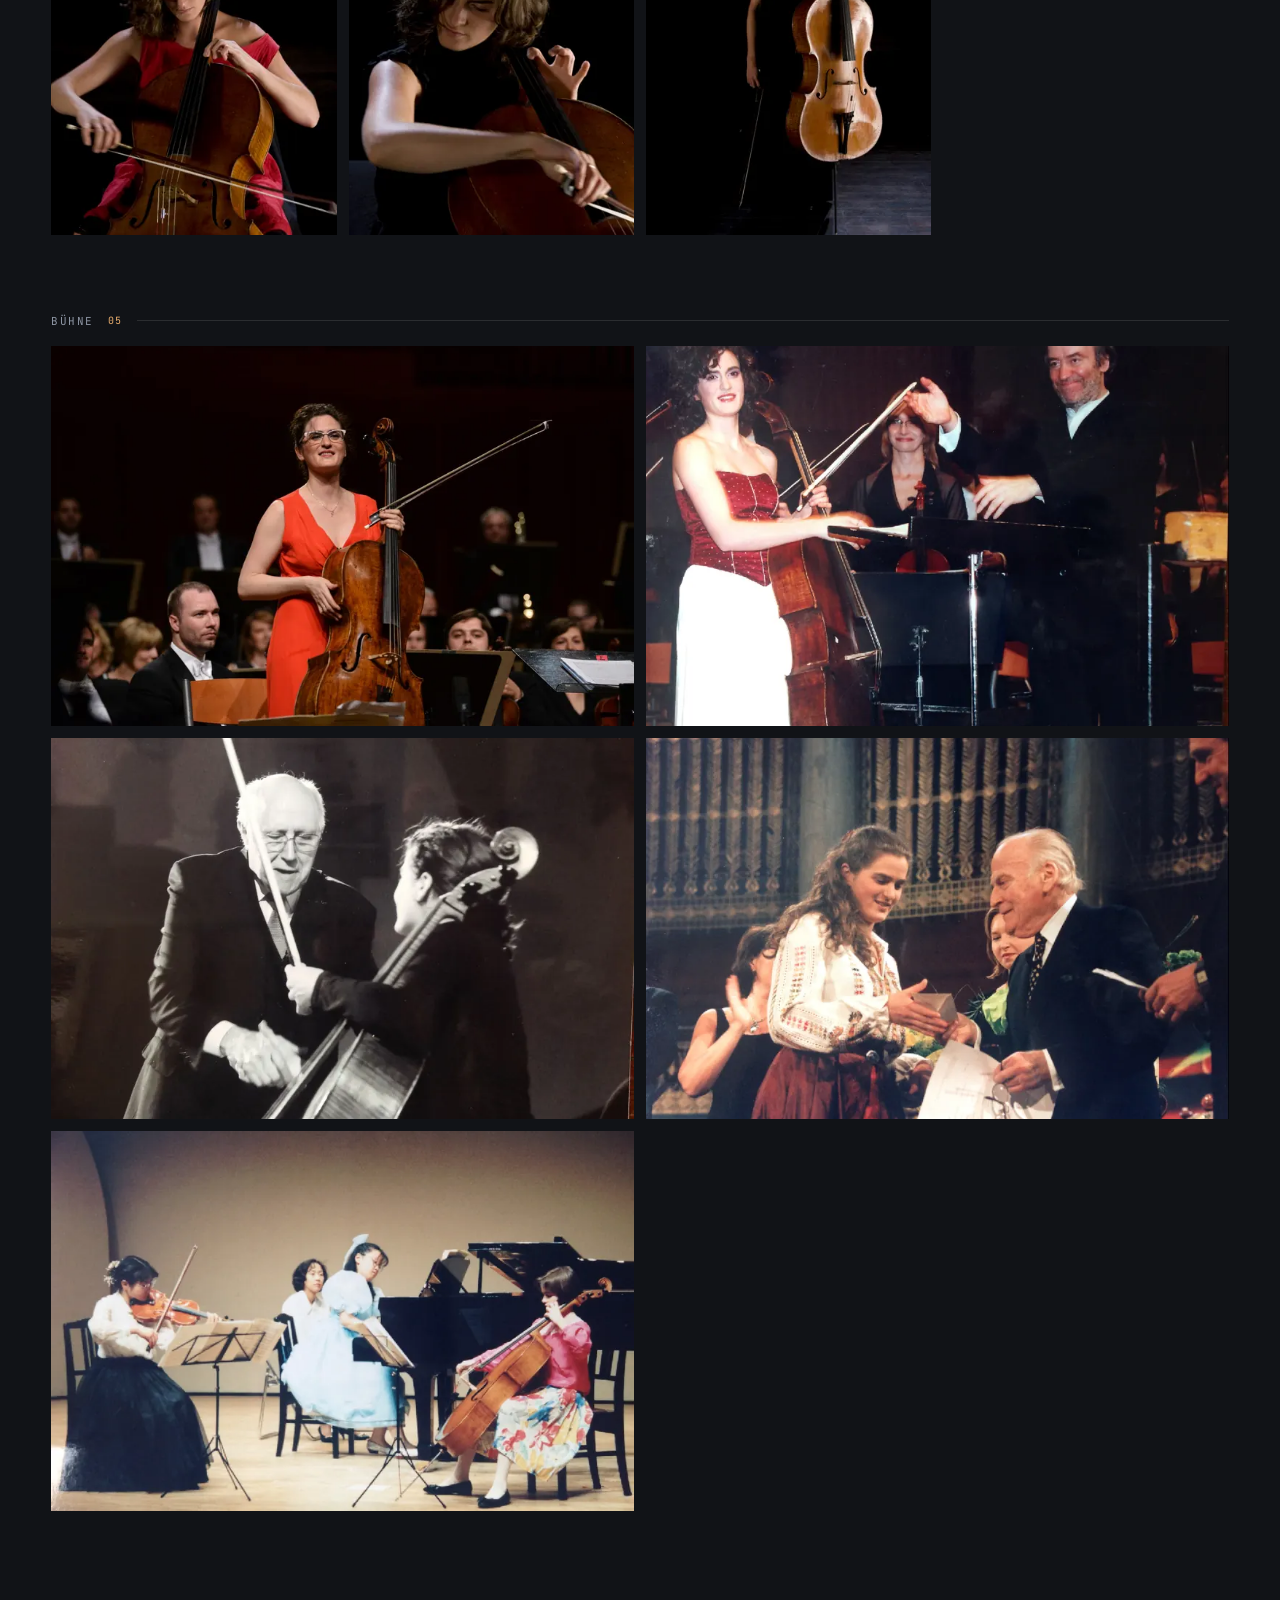
==== commit fe42940b: "Add discography section with Spotify albums to verzija2 New section IV "Diskografija" (HR/EN/DE) lis" ====
--- a/verzija2/de/index.html
+++ b/verzija2/de/index.html
@@ -106,9 +106,10 @@
     <nav class="head__nav" aria-label="Hauptmenü">
       <a href="#bio"><i>II</i><span>Biografie</span></a>
       <a href="#audio"><i>III</i><span>Hören</span></a>
-      <a href="#gallery"><i>IV</i><span>Galerie</span></a>
-      <a href="#concerts"><i>V</i><span>Konzerte</span></a>
-      <a href="#coda"><i>VI</i><span>Kontakt</span></a>
+      <a href="#disco"><i>IV</i><span>Diskografie</span></a>
+      <a href="#gallery"><i>V</i><span>Galerie</span></a>
+      <a href="#concerts"><i>VI</i><span>Konzerte</span></a>
+      <a href="#coda"><i>VII</i><span>Kontakt</span></a>
     </nav>
     <nav class="head__lang" aria-label="Sprache"><a href="../" hreflang="hr" lang="hr" data-lang="hr">HR</a><a href="../en/" hreflang="en" lang="en" data-lang="en">EN</a><a href="../de/" hreflang="de" lang="de" data-lang="de" aria-current="page" class="on">DE</a></nav>
     <button class="head__menu" id="menuBtn" aria-expanded="false" aria-controls="programme">
@@ -124,9 +125,10 @@
         <li><a href="#top"><i>I</i><span>Präludium</span></a></li>
         <li><a href="#bio"><i>II</i><span>Biografie</span></a></li>
         <li><a href="#audio"><i>III</i><span>Hören</span></a></li>
-        <li><a href="#gallery"><i>IV</i><span>Galerie</span></a></li>
-        <li><a href="#concerts"><i>V</i><span>Konzerte</span></a></li>
-        <li><a href="#coda"><i>VI</i><span>Kontakt</span></a></li>
+        <li><a href="#disco"><i>IV</i><span>Diskografie</span></a></li>
+        <li><a href="#gallery"><i>V</i><span>Galerie</span></a></li>
+        <li><a href="#concerts"><i>VI</i><span>Konzerte</span></a></li>
+        <li><a href="#coda"><i>VII</i><span>Kontakt</span></a></li>
       </ol>
       <div class="programme__foot">
         <nav class="programme__lang" aria-label="Sprache"><a href="../" hreflang="hr" lang="hr" data-lang="hr">Hrvatski</a><a href="../en/" hreflang="en" lang="en" data-lang="en">English</a><a href="../de/" hreflang="de" lang="de" data-lang="de" aria-current="page" class="on">Deutsch</a></nav>
@@ -335,12 +337,347 @@
       </div>
     </section>
 
-    <!-- ===== IV. Gallery ===== -->
+    <!-- ===== IV. Discography ===== -->
+    <section class="disco" id="disco">
+      <div class="wrap">
+        <header class="shead">
+          <span class="shead__num">IV</span>
+          <span class="mono shead__label">Diskografie</span>
+          <h2 class="shead__title">Alben</h2>
+        </header>
+        <div class="albums">
+          <article class="album on" id="album-1">
+            <img class="album__cover" src="../assets/discography/pejacevic.webp" width="600" height="600" alt="Dora" loading="lazy" decoding="async">
+            <div class="album__body">
+              <p class="mono album__meta">2025 · Croatia Records</p>
+              <h3 class="album__title">Dora</h3>
+              <dl class="album__dl">
+                <div><dt class="mono">Werke von</dt><dd>Dora Pejačević</dd></div>
+                <div><dt class="mono">Monika spielt</dt><dd>Trio für Violine, Violoncello und Klavier C-Dur op. 29</dd></div>
+                <div><dt class="mono">Mit</dt><dd>Martina Filjak · Andrej Bielow · Martina Mikelić · Zrinka Cvitešić</dd></div>
+              </dl>
+              <div class="album__actions">
+                <a class="album__play" href="https://open.spotify.com/album/3dqOinkjovxfoyqSVAF2PD" target="_blank" rel="noopener" data-spotify="3dqOinkjovxfoyqSVAF2PD" data-cursor="play">
+                  <span class="album__icon" aria-hidden="true"><svg viewBox="0 0 24 24"><path d="M8 5v14l11-7z"/></svg></span>
+                  <span>Album anhören</span>
+                </a>
+                <a class="pill" href="https://webshop.crorec.hr/proizvod/razni-izvodaci-dora-pejacevic/" target="_blank" rel="noopener">CD kaufen ↗</a>
+                <a class="pill" href="https://open.spotify.com/album/3dqOinkjovxfoyqSVAF2PD" target="_blank" rel="noopener">Spotify ↗</a>
+              </div>
+              <p class="album__note">Der Player wird erst beim Start von Spotify geladen.</p>
+            </div>
+          </article>
+          <article class="album" id="album-2">
+            <img class="album__cover" src="../assets/discography/ravel-trio.webp" width="600" height="600" alt="Ravel — Piano Trio" loading="lazy" decoding="async">
+            <div class="album__body">
+              <p class="mono album__meta">2021 · The Spot Records</p>
+              <h3 class="album__title">Ravel — Piano Trio</h3>
+              <dl class="album__dl">
+                <div><dt class="mono">Werke von</dt><dd>Maurice Ravel</dd></div>
+                <div><dt class="mono">Monika spielt</dt><dd>Klaviertrio a-Moll M. 67</dd></div>
+                <div><dt class="mono">Mit</dt><dd>Susanna Yoko Henkel · Milana Chernyavska</dd></div>
+              </dl>
+              <div class="album__actions">
+                <a class="album__play" href="https://open.spotify.com/album/5iYBFrZmCuUAEwp6Oigos9" target="_blank" rel="noopener" data-spotify="5iYBFrZmCuUAEwp6Oigos9" data-cursor="play">
+                  <span class="album__icon" aria-hidden="true"><svg viewBox="0 0 24 24"><path d="M8 5v14l11-7z"/></svg></span>
+                  <span>Album anhören</span>
+                </a>
+                <a class="pill" href="https://open.spotify.com/album/5iYBFrZmCuUAEwp6Oigos9" target="_blank" rel="noopener">Spotify ↗</a>
+              </div>
+              <p class="album__note">Der Player wird erst beim Start von Spotify geladen.</p>
+            </div>
+          </article>
+          <article class="album" id="album-3">
+            <img class="album__cover" src="../assets/discography/ravel-sonata.webp" width="600" height="600" alt="Ravel — Sonata for Violin and Cello" loading="lazy" decoding="async">
+            <div class="album__body">
+              <p class="mono album__meta">2021 · The Spot Records</p>
+              <h3 class="album__title">Ravel — Sonata for Violin and Cello</h3>
+              <dl class="album__dl">
+                <div><dt class="mono">Werke von</dt><dd>Maurice Ravel</dd></div>
+                <div><dt class="mono">Monika spielt</dt><dd>Sonate für Violine und Violoncello M. 73</dd></div>
+                <div><dt class="mono">Mit</dt><dd>Susanna Yoko Henkel</dd></div>
+              </dl>
+              <div class="album__actions">
+                <a class="album__play" href="https://open.spotify.com/album/2DbTx38OR3cEwRgZWQQecr" target="_blank" rel="noopener" data-spotify="2DbTx38OR3cEwRgZWQQecr" data-cursor="play">
+                  <span class="album__icon" aria-hidden="true"><svg viewBox="0 0 24 24"><path d="M8 5v14l11-7z"/></svg></span>
+                  <span>Album anhören</span>
+                </a>
+                <a class="pill" href="https://open.spotify.com/album/2DbTx38OR3cEwRgZWQQecr" target="_blank" rel="noopener">Spotify ↗</a>
+              </div>
+              <p class="album__note">Der Player wird erst beim Start von Spotify geladen.</p>
+            </div>
+          </article>
+          <article class="album" id="album-4">
+            <img class="album__cover" src="../assets/discography/perle.webp" width="600" height="600" alt="Perle" loading="lazy" decoding="async">
+            <div class="album__body">
+              <p class="mono album__meta">2018 · Aquarius Records</p>
+              <h3 class="album__title">Perle</h3>
+              <dl class="album__dl">
+                <div><dt class="mono">Monika spielt</dt><dd>„Žeđam“ (Gastauftritt)</dd></div>
+                <div><dt class="mono">Mit</dt><dd>Hojsak &amp; Novosel</dd></div>
+              </dl>
+              <div class="album__actions">
+                <a class="album__play" href="https://open.spotify.com/album/6q6UfHNPDFsvCTCD4bQ3zW" target="_blank" rel="noopener" data-spotify="6q6UfHNPDFsvCTCD4bQ3zW" data-cursor="play">
+                  <span class="album__icon" aria-hidden="true"><svg viewBox="0 0 24 24"><path d="M8 5v14l11-7z"/></svg></span>
+                  <span>Album anhören</span>
+                </a>
+                <a class="pill" href="https://open.spotify.com/album/6q6UfHNPDFsvCTCD4bQ3zW" target="_blank" rel="noopener">Spotify ↗</a>
+              </div>
+              <p class="album__note">Der Player wird erst beim Start von Spotify geladen.</p>
+            </div>
+          </article>
+          <article class="album" id="album-5">
+            <img class="album__cover" src="../assets/discography/costanzi-sinfonie.webp" width="600" height="600" alt="Costanzi: Sinfonie per violoncello" loading="lazy" decoding="async">
+            <div class="album__body">
+              <p class="mono album__meta">2017 · Glossa</p>
+              <h3 class="album__title">Costanzi: Sinfonie per violoncello</h3>
+              <dl class="album__dl">
+                <div><dt class="mono">Monika spielt</dt><dd>Costanzi: Sonata da camera für zwei Violoncelli F-Dur · Sollima: The Hunting Sonata</dd></div>
+                <div><dt class="mono">Mit</dt><dd>Giovanni Sollima · Arianna Art Ensemble</dd></div>
+              </dl>
+              <div class="album__actions">
+                <a class="album__play" href="https://open.spotify.com/album/6hbLYqj6rQNQ8qcSXMlGZe" target="_blank" rel="noopener" data-spotify="6hbLYqj6rQNQ8qcSXMlGZe" data-cursor="play">
+                  <span class="album__icon" aria-hidden="true"><svg viewBox="0 0 24 24"><path d="M8 5v14l11-7z"/></svg></span>
+                  <span>Album anhören</span>
+                </a>
+                <a class="pill" href="https://open.spotify.com/album/6hbLYqj6rQNQ8qcSXMlGZe" target="_blank" rel="noopener">Spotify ↗</a>
+              </div>
+              <p class="album__note">Der Player wird erst beim Start von Spotify geladen.</p>
+            </div>
+          </article>
+          <article class="album" id="album-6">
+            <img class="album__cover" src="../assets/discography/costanzi-sonate.webp" width="600" height="600" alt="Costanzi: Cello Sonatas — Sollima: Il mandataro" loading="lazy" decoding="async">
+            <div class="album__body">
+              <p class="mono album__meta">2016 · Glossa</p>
+              <h3 class="album__title">Costanzi: Cello Sonatas — Sollima: Il mandataro</h3>
+              <dl class="album__dl">
+                <div><dt class="mono">Werke von</dt><dd>Giovanni Battista Costanzi</dd></div>
+                <div><dt class="mono">Monika spielt</dt><dd>Sonaten für zwei Violoncelli F-Dur und C-Dur</dd></div>
+                <div><dt class="mono">Mit</dt><dd>Giovanni Sollima · Arianna Art Ensemble</dd></div>
+              </dl>
+              <div class="album__actions">
+                <a class="album__play" href="https://open.spotify.com/album/0H2T0YZqNeGvhBEGfMk569" target="_blank" rel="noopener" data-spotify="0H2T0YZqNeGvhBEGfMk569" data-cursor="play">
+                  <span class="album__icon" aria-hidden="true"><svg viewBox="0 0 24 24"><path d="M8 5v14l11-7z"/></svg></span>
+                  <span>Album anhören</span>
+                </a>
+                <a class="pill" href="https://open.spotify.com/album/0H2T0YZqNeGvhBEGfMk569" target="_blank" rel="noopener">Spotify ↗</a>
+              </div>
+              <p class="album__note">Der Player wird erst beim Start von Spotify geladen.</p>
+            </div>
+          </article>
+          <article class="album" id="album-7">
+            <img class="album__cover" src="../assets/discography/mladi-solisti.webp" width="600" height="600" alt="Koncert mladih solista" loading="lazy" decoding="async">
+            <div class="album__body">
+              <p class="mono album__meta">2015 · Croatia Records</p>
+              <h3 class="album__title">Koncert mladih solista</h3>
+              <dl class="album__dl">
+                <div><dt class="mono">Werke von</dt><dd>Luigi Boccherini</dd></div>
+                <div><dt class="mono">Monika spielt</dt><dd>Violoncellokonzert B-Dur: Adagio</dd></div>
+                <div><dt class="mono">Mit</dt><dd>Orkestar Gaudeamus · Zlatan Srzić</dd></div>
+              </dl>
+              <div class="album__actions">
+                <a class="album__play" href="https://open.spotify.com/album/0a83cnkjy2cCaKaIiY9aEc" target="_blank" rel="noopener" data-spotify="0a83cnkjy2cCaKaIiY9aEc" data-cursor="play">
+                  <span class="album__icon" aria-hidden="true"><svg viewBox="0 0 24 24"><path d="M8 5v14l11-7z"/></svg></span>
+                  <span>Album anhören</span>
+                </a>
+                <a class="pill" href="https://open.spotify.com/album/0a83cnkjy2cCaKaIiY9aEc" target="_blank" rel="noopener">Spotify ↗</a>
+              </div>
+              <p class="album__note">Der Player wird erst beim Start von Spotify geladen.</p>
+            </div>
+          </article>
+          <article class="album" id="album-8">
+            <img class="album__cover" src="../assets/discography/leskovar-svarc.webp" width="600" height="600" alt="Monika Leskovar i Ivana Švarc" loading="lazy" decoding="async">
+            <div class="album__body">
+              <p class="mono album__meta">2012 · Croatia Records</p>
+              <h3 class="album__title">Monika Leskovar i Ivana Švarc</h3>
+              <dl class="album__dl">
+                <div><dt class="mono">Monika spielt</dt><dd>Francœur: Sonate E-Dur · Paganini: Moses-Fantasie · Hatz: Elegie und Humoreske · Papandopulo: Rapsodia concertante · Brahms: Sonate e-Moll op. 38</dd></div>
+                <div><dt class="mono">Mit</dt><dd>Ivana Švarc-Grenda</dd></div>
+              </dl>
+              <div class="album__actions">
+                <a class="album__play" href="https://open.spotify.com/album/5k0bvVtu6Z3zsrkOhUSULA" target="_blank" rel="noopener" data-spotify="5k0bvVtu6Z3zsrkOhUSULA" data-cursor="play">
+                  <span class="album__icon" aria-hidden="true"><svg viewBox="0 0 24 24"><path d="M8 5v14l11-7z"/></svg></span>
+                  <span>Album anhören</span>
+                </a>
+                <a class="pill" href="https://open.spotify.com/album/5k0bvVtu6Z3zsrkOhUSULA" target="_blank" rel="noopener">Spotify ↗</a>
+              </div>
+              <p class="album__note">Der Player wird erst beim Start von Spotify geladen.</p>
+            </div>
+          </article>
+          <article class="album" id="album-9">
+            <img class="album__cover" src="../assets/discography/bottesini.webp" width="600" height="600" alt="Bottesini: Capriccio di Bravura" loading="lazy" decoding="async">
+            <div class="album__body">
+              <p class="mono album__meta">2012 · Channel Classics</p>
+              <h3 class="album__title">Bottesini: Capriccio di Bravura</h3>
+              <dl class="album__dl">
+                <div><dt class="mono">Werke von</dt><dd>Giovanni Bottesini</dd></div>
+                <div><dt class="mono">Monika spielt</dt><dd>Duo concertant über Themen aus Bellinis „I Puritani“</dd></div>
+                <div><dt class="mono">Mit</dt><dd>Rick Stotijn · Amsterdam Sinfonietta · Candida Thompson</dd></div>
+              </dl>
+              <div class="album__actions">
+                <a class="album__play" href="https://open.spotify.com/album/4WdcwcQTWCQDb6jzcn7442" target="_blank" rel="noopener" data-spotify="4WdcwcQTWCQDb6jzcn7442" data-cursor="play">
+                  <span class="album__icon" aria-hidden="true"><svg viewBox="0 0 24 24"><path d="M8 5v14l11-7z"/></svg></span>
+                  <span>Album anhören</span>
+                </a>
+                <a class="pill" href="https://open.spotify.com/album/4WdcwcQTWCQDb6jzcn7442" target="_blank" rel="noopener">Spotify ↗</a>
+              </div>
+              <p class="album__note">Der Player wird erst beim Start von Spotify geladen.</p>
+            </div>
+          </article>
+          <article class="album" id="album-10">
+            <img class="album__cover" src="../assets/discography/cello-music.webp" width="600" height="600" alt="Celebrating Slava!" loading="lazy" decoding="async">
+            <div class="album__body">
+              <p class="mono album__meta">2008 · Profil · Kronberg Academy</p>
+              <h3 class="album__title">Celebrating Slava!</h3>
+              <dl class="album__dl">
+                <div><dt class="mono">Monika spielt</dt><dd>Kalsons: „Aluzija“ — in Erinnerung an Mstislaw Rostropowitsch</dd></div>
+                <div><dt class="mono">Mit</dt><dd>David Geringas · Giovanni Sollima · Cellissimo</dd></div>
+              </dl>
+              <div class="album__actions">
+                <a class="album__play" href="https://open.spotify.com/album/0A0yD8bjc7Kk07nw4kk164" target="_blank" rel="noopener" data-spotify="0A0yD8bjc7Kk07nw4kk164" data-cursor="play">
+                  <span class="album__icon" aria-hidden="true"><svg viewBox="0 0 24 24"><path d="M8 5v14l11-7z"/></svg></span>
+                  <span>Album anhören</span>
+                </a>
+                <a class="pill" href="https://open.spotify.com/album/0A0yD8bjc7Kk07nw4kk164" target="_blank" rel="noopener">Spotify ↗</a>
+              </div>
+              <p class="album__note">Der Player wird erst beim Start von Spotify geladen.</p>
+            </div>
+          </article>
+          <article class="album" id="album-11">
+            <img class="album__cover" src="../assets/discography/we-were-trees.webp" width="600" height="600" alt="We Were Trees" loading="lazy" decoding="async">
+            <div class="album__body">
+              <p class="mono album__meta">2008 · Dedalo</p>
+              <h3 class="album__title">We Were Trees</h3>
+              <dl class="album__dl">
+                <div><dt class="mono">Werke von</dt><dd>Giovanni Sollima</dd></div>
+                <div><dt class="mono">Monika spielt</dt><dd>Tree Raga Song</dd></div>
+                <div><dt class="mono">Mit</dt><dd>Giovanni Sollima · Julian Kuerti</dd></div>
+              </dl>
+              <div class="album__actions">
+                <a class="album__play" href="https://open.spotify.com/album/2bLm3zpPcAuuS7BnipOdf0" target="_blank" rel="noopener" data-spotify="2bLm3zpPcAuuS7BnipOdf0" data-cursor="play">
+                  <span class="album__icon" aria-hidden="true"><svg viewBox="0 0 24 24"><path d="M8 5v14l11-7z"/></svg></span>
+                  <span>Album anhören</span>
+                </a>
+                <a class="pill" href="https://open.spotify.com/album/2bLm3zpPcAuuS7BnipOdf0" target="_blank" rel="noopener">Spotify ↗</a>
+              </div>
+              <p class="album__note">Der Player wird erst beim Start von Spotify geladen.</p>
+            </div>
+          </article>
+          <article class="album" id="album-12">
+            <img class="album__cover" src="../assets/discography/stamitz.webp" width="600" height="600" alt="Mon cher cousin" loading="lazy" decoding="async">
+            <div class="album__body">
+              <p class="mono album__meta">2007 · Oehms Classics</p>
+              <h3 class="album__title">Mon cher cousin</h3>
+              <dl class="album__dl">
+                <div><dt class="mono">Monika spielt</dt><dd>Stamitz: Violoncellokonzert Nr. 1 G-Dur · Danzi: Variationen über ein Thema aus Mozarts „Don Giovanni“</dd></div>
+                <div><dt class="mono">Mit</dt><dd>Münchner Rundfunkorchester · Ulf Schirmer</dd></div>
+              </dl>
+              <div class="album__actions">
+                <a class="album__play" href="https://open.spotify.com/album/47xDboXbXHivGs4i0nzT6n" target="_blank" rel="noopener" data-spotify="47xDboXbXHivGs4i0nzT6n" data-cursor="play">
+                  <span class="album__icon" aria-hidden="true"><svg viewBox="0 0 24 24"><path d="M8 5v14l11-7z"/></svg></span>
+                  <span>Album anhören</span>
+                </a>
+                <a class="pill" href="https://open.spotify.com/album/47xDboXbXHivGs4i0nzT6n" target="_blank" rel="noopener">Spotify ↗</a>
+              </div>
+              <p class="album__note">Der Player wird erst beim Start von Spotify geladen.</p>
+            </div>
+          </article>
+          <article class="album" id="album-13">
+            <img class="album__cover" src="../assets/discography/alone.webp" width="600" height="600" alt="Alone" loading="lazy" decoding="async">
+            <div class="album__body">
+              <p class="mono album__meta">2000 · Tutico</p>
+              <h3 class="album__title">Alone</h3>
+              <dl class="album__dl">
+                <div><dt class="mono">Monika spielt</dt><dd>Strawinsky: Suite italienne · Prokofjew: Sonate C-Dur op. 119 · Sollima: Alone · Martinů: Variationen über ein Thema von Rossini · Piazzolla: Le Grand Tango</dd></div>
+                <div><dt class="mono">Mit</dt><dd>Ivana Švarc-Grenda</dd></div>
+              </dl>
+              <div class="album__actions">
+                <a class="album__play" href="https://open.spotify.com/album/4l6dtDLgmiiEDylyuFj3NB" target="_blank" rel="noopener" data-spotify="4l6dtDLgmiiEDylyuFj3NB" data-cursor="play">
+                  <span class="album__icon" aria-hidden="true"><svg viewBox="0 0 24 24"><path d="M8 5v14l11-7z"/></svg></span>
+                  <span>Album anhören</span>
+                </a>
+                <a class="pill" href="https://open.spotify.com/album/4l6dtDLgmiiEDylyuFj3NB" target="_blank" rel="noopener">Spotify ↗</a>
+              </div>
+              <p class="album__note">Der Player wird erst beim Start von Spotify geladen.</p>
+            </div>
+          </article>
+          <ol class="shelf" aria-label="Alle Alben">
+            <li><a href="#album-1" data-album="1" aria-current="true">
+              <img src="../assets/discography/pejacevic.webp" width="600" height="600" alt="" loading="lazy" decoding="async">
+              <span class="mono">2025</span>
+              <span class="shelf__t">Dora</span>
+            </a></li>
+            <li><a href="#album-2" data-album="2">
+              <img src="../assets/discography/ravel-trio.webp" width="600" height="600" alt="" loading="lazy" decoding="async">
+              <span class="mono">2021</span>
+              <span class="shelf__t">Ravel — Piano Trio</span>
+            </a></li>
+            <li><a href="#album-3" data-album="3">
+              <img src="../assets/discography/ravel-sonata.webp" width="600" height="600" alt="" loading="lazy" decoding="async">
+              <span class="mono">2021</span>
+              <span class="shelf__t">Ravel — Sonata for Violin and Cello</span>
+            </a></li>
+            <li><a href="#album-4" data-album="4">
+              <img src="../assets/discography/perle.webp" width="600" height="600" alt="" loading="lazy" decoding="async">
+              <span class="mono">2018</span>
+              <span class="shelf__t">Perle</span>
+            </a></li>
+            <li><a href="#album-5" data-album="5">
+              <img src="../assets/discography/costanzi-sinfonie.webp" width="600" height="600" alt="" loading="lazy" decoding="async">
+              <span class="mono">2017</span>
+              <span class="shelf__t">Costanzi: Sinfonie per violoncello</span>
+            </a></li>
+            <li><a href="#album-6" data-album="6">
+              <img src="../assets/discography/costanzi-sonate.webp" width="600" height="600" alt="" loading="lazy" decoding="async">
+              <span class="mono">2016</span>
+              <span class="shelf__t">Costanzi: Cello Sonatas — Sollima: Il mandataro</span>
+            </a></li>
+            <li><a href="#album-7" data-album="7">
+              <img src="../assets/discography/mladi-solisti.webp" width="600" height="600" alt="" loading="lazy" decoding="async">
+              <span class="mono">2015</span>
+              <span class="shelf__t">Koncert mladih solista</span>
+            </a></li>
+            <li><a href="#album-8" data-album="8">
+              <img src="../assets/discography/leskovar-svarc.webp" width="600" height="600" alt="" loading="lazy" decoding="async">
+              <span class="mono">2012</span>
+              <span class="shelf__t">Monika Leskovar i Ivana Švarc</span>
+            </a></li>
+            <li><a href="#album-9" data-album="9">
+              <img src="../assets/discography/bottesini.webp" width="600" height="600" alt="" loading="lazy" decoding="async">
+              <span class="mono">2012</span>
+              <span class="shelf__t">Bottesini: Capriccio di Bravura</span>
+            </a></li>
+            <li><a href="#album-10" data-album="10">
+              <img src="../assets/discography/cello-music.webp" width="600" height="600" alt="" loading="lazy" decoding="async">
+              <span class="mono">2008</span>
+              <span class="shelf__t">Celebrating Slava!</span>
+            </a></li>
+            <li><a href="#album-11" data-album="11">
+              <img src="../assets/discography/we-were-trees.webp" width="600" height="600" alt="" loading="lazy" decoding="async">
+              <span class="mono">2008</span>
+              <span class="shelf__t">We Were Trees</span>
+            </a></li>
+            <li><a href="#album-12" data-album="12">
+              <img src="../assets/discography/stamitz.webp" width="600" height="600" alt="" loading="lazy" decoding="async">
+              <span class="mono">2007</span>
+              <span class="shelf__t">Mon cher cousin</span>
+            </a></li>
+            <li><a href="#album-13" data-album="13">
+              <img src="../assets/discography/alone.webp" width="600" height="600" alt="" loading="lazy" decoding="async">
+              <span class="mono">2000</span>
+              <span class="shelf__t">Alone</span>
+            </a></li>
+          </ol>
+        </div>
+      </div>
+    </section>
+
+    <!-- ===== V. Gallery ===== -->
     <section class="gallery" id="gallery">
       <div class="wrap">
         <header class="shead shead--row">
           <div>
-            <span class="shead__num">IV</span>
+            <span class="shead__num">V</span>
             <span class="mono shead__label">Galerie</span>
             <h2 class="shead__title">Licht <em>und Schatten</em></h2>
           </div>
@@ -360,79 +697,79 @@
             <div class="grid">
               <a class="tile" href="../assets/photos/lg/Monika-Leskovar-7164.webp" data-name="Monika-Leskovar-7164" data-w="4459" data-h="6000" data-ext="jpg" data-cursor="view">
                 <img src="../assets/photos/sm/Monika-Leskovar-7164.webp" width="595" height="800" alt="Monika Leskovar, Cellistin — Porträts 01" loading="lazy" decoding="async">
-                <span class="tile__n mono" aria-hidden="true">IV.01</span>
+                <span class="tile__n mono" aria-hidden="true">V.01</span>
               </a>
               <a class="tile" href="../assets/photos/lg/Monika-Leskovar-6848.webp" data-name="Monika-Leskovar-6848" data-w="4453" data-h="6000" data-ext="jpg" data-cursor="view">
                 <img src="../assets/photos/sm/Monika-Leskovar-6848.webp" width="594" height="800" alt="Monika Leskovar, Cellistin — Porträts 02" loading="lazy" decoding="async">
-                <span class="tile__n mono" aria-hidden="true">IV.02</span>
+                <span class="tile__n mono" aria-hidden="true">V.02</span>
               </a>
               <a class="tile" href="../assets/photos/lg/Monika-Leskovar-7091.webp" data-name="Monika-Leskovar-7091" data-w="4533" data-h="6000" data-ext="jpg" data-cursor="view">
                 <img src="../assets/photos/sm/Monika-Leskovar-7091.webp" width="604" height="800" alt="Monika Leskovar, Cellistin — Porträts 03" loading="lazy" decoding="async">
-                <span class="tile__n mono" aria-hidden="true">IV.03</span>
+                <span class="tile__n mono" aria-hidden="true">V.03</span>
               </a>
               <a class="tile" href="../assets/photos/lg/Monika-Leskovar-6791.webp" data-name="Monika-Leskovar-6791" data-w="4316" data-h="6000" data-ext="jpg" data-cursor="view">
                 <img src="../assets/photos/sm/Monika-Leskovar-6791.webp" width="575" height="800" alt="Monika Leskovar, Cellistin — Porträts 04" loading="lazy" decoding="async">
-                <span class="tile__n mono" aria-hidden="true">IV.04</span>
+                <span class="tile__n mono" aria-hidden="true">V.04</span>
               </a>
               <a class="tile" href="../assets/photos/lg/Monika-Leskovar-7018.webp" data-name="Monika-Leskovar-7018" data-w="4815" data-h="6000" data-ext="jpg" data-cursor="view">
                 <img src="../assets/photos/sm/Monika-Leskovar-7018.webp" width="642" height="800" alt="Monika Leskovar, Cellistin — Porträts 05" loading="lazy" decoding="async">
-                <span class="tile__n mono" aria-hidden="true">IV.05</span>
+                <span class="tile__n mono" aria-hidden="true">V.05</span>
               </a>
               <a class="tile" href="../assets/photos/lg/Monika-Leskovar-6830.webp" data-name="Monika-Leskovar-6830" data-w="4498" data-h="6000" data-ext="jpg" data-cursor="view">
                 <img src="../assets/photos/sm/Monika-Leskovar-6830.webp" width="600" height="800" alt="Monika Leskovar, Cellistin — Porträts 06" loading="lazy" decoding="async">
-                <span class="tile__n mono" aria-hidden="true">IV.06</span>
+                <span class="tile__n mono" aria-hidden="true">V.06</span>
               </a>
               <a class="tile" href="../assets/photos/lg/Monika-Leskovar-7144.webp" data-name="Monika-Leskovar-7144" data-w="4482" data-h="6000" data-ext="jpg" data-cursor="view">
                 <img src="../assets/photos/sm/Monika-Leskovar-7144.webp" width="598" height="800" alt="Monika Leskovar, Cellistin — Porträts 07" loading="lazy" decoding="async">
-                <span class="tile__n mono" aria-hidden="true">IV.07</span>
+                <span class="tile__n mono" aria-hidden="true">V.07</span>
               </a>
               <a class="tile" href="../assets/photos/lg/Monika-Leskovar-6825.webp" data-name="Monika-Leskovar-6825" data-w="4298" data-h="6000" data-ext="jpg" data-cursor="view">
                 <img src="../assets/photos/sm/Monika-Leskovar-6825.webp" width="573" height="800" alt="Monika Leskovar, Cellistin — Porträts 08" loading="lazy" decoding="async">
-                <span class="tile__n mono" aria-hidden="true">IV.08</span>
+                <span class="tile__n mono" aria-hidden="true">V.08</span>
               </a>
               <a class="tile" href="../assets/photos/lg/Monika-Leskovar-7206.webp" data-name="Monika-Leskovar-7206" data-w="4460" data-h="6000" data-ext="jpg" data-cursor="view">
                 <img src="../assets/photos/sm/Monika-Leskovar-7206.webp" width="595" height="800" alt="Monika Leskovar, Cellistin — Porträts 09" loading="lazy" decoding="async">
-                <span class="tile__n mono" aria-hidden="true">IV.09</span>
+                <span class="tile__n mono" aria-hidden="true">V.09</span>
               </a>
               <a class="tile" href="../assets/photos/lg/Monika-Leskovar-6802.webp" data-name="Monika-Leskovar-6802" data-w="4201" data-h="6000" data-ext="jpg" data-cursor="view">
                 <img src="../assets/photos/sm/Monika-Leskovar-6802.webp" width="560" height="800" alt="Monika Leskovar, Cellistin — Porträts 10" loading="lazy" decoding="async">
-                <span class="tile__n mono" aria-hidden="true">IV.10</span>
+                <span class="tile__n mono" aria-hidden="true">V.10</span>
               </a>
               <a class="tile" href="../assets/photos/lg/Monika-Leskovar-7105.webp" data-name="Monika-Leskovar-7105" data-w="4467" data-h="6000" data-ext="jpg" data-cursor="view">
                 <img src="../assets/photos/sm/Monika-Leskovar-7105.webp" width="596" height="800" alt="Monika Leskovar, Cellistin — Porträts 11" loading="lazy" decoding="async">
-                <span class="tile__n mono" aria-hidden="true">IV.11</span>
+                <span class="tile__n mono" aria-hidden="true">V.11</span>
               </a>
               <a class="tile" href="../assets/photos/lg/Monika-Leskovar-6846.webp" data-name="Monika-Leskovar-6846" data-w="4530" data-h="6000" data-ext="jpg" data-cursor="view">
                 <img src="../assets/photos/sm/Monika-Leskovar-6846.webp" width="604" height="800" alt="Monika Leskovar, Cellistin — Porträts 12" loading="lazy" decoding="async">
-                <span class="tile__n mono" aria-hidden="true">IV.12</span>
+                <span class="tile__n mono" aria-hidden="true">V.12</span>
               </a>
               <a class="tile" href="../assets/photos/lg/Monika-Leskovar-7042.webp" data-name="Monika-Leskovar-7042" data-w="4815" data-h="6000" data-ext="jpg" data-cursor="view">
                 <img src="../assets/photos/sm/Monika-Leskovar-7042.webp" width="642" height="800" alt="Monika Leskovar, Cellistin — Porträts 13" loading="lazy" decoding="async">
-                <span class="tile__n mono" aria-hidden="true">IV.13</span>
+                <span class="tile__n mono" aria-hidden="true">V.13</span>
               </a>
               <a class="tile" href="../assets/photos/lg/Monika-Leskovar-6833.webp" data-name="Monika-Leskovar-6833" data-w="4166" data-h="6000" data-ext="jpg" data-cursor="view">
                 <img src="../assets/photos/sm/Monika-Leskovar-6833.webp" width="555" height="800" alt="Monika Leskovar, Cellistin — Porträts 14" loading="lazy" decoding="async">
-                <span class="tile__n mono" aria-hidden="true">IV.14</span>
+                <span class="tile__n mono" aria-hidden="true">V.14</span>
               </a>
               <a class="tile" href="../assets/photos/lg/Monika-Leskovar-7130.webp" data-name="Monika-Leskovar-7130" data-w="4402" data-h="6000" data-ext="jpg" data-cursor="view">
                 <img src="../assets/photos/sm/Monika-Leskovar-7130.webp" width="587" height="800" alt="Monika Leskovar, Cellistin — Porträts 15" loading="lazy" decoding="async">
-                <span class="tile__n mono" aria-hidden="true">IV.15</span>
+                <span class="tile__n mono" aria-hidden="true">V.15</span>
               </a>
               <a class="tile" href="../assets/photos/lg/Monika-Leskovar-7167.webp" data-name="Monika-Leskovar-7167" data-w="4381" data-h="6000" data-ext="jpg" data-cursor="view">
                 <img src="../assets/photos/sm/Monika-Leskovar-7167.webp" width="584" height="800" alt="Monika Leskovar, Cellistin — Porträts 16" loading="lazy" decoding="async">
-                <span class="tile__n mono" aria-hidden="true">IV.16</span>
+                <span class="tile__n mono" aria-hidden="true">V.16</span>
               </a>
               <a class="tile" href="../assets/photos/lg/Monika-Leskovar-6835.webp" data-name="Monika-Leskovar-6835" data-w="4394" data-h="6000" data-ext="jpg" data-cursor="view">
                 <img src="../assets/photos/sm/Monika-Leskovar-6835.webp" width="586" height="800" alt="Monika Leskovar, Cellistin — Porträts 17" loading="lazy" decoding="async">
-                <span class="tile__n mono" aria-hidden="true">IV.17</span>
+                <span class="tile__n mono" aria-hidden="true">V.17</span>
               </a>
               <a class="tile" href="../assets/photos/lg/Monika-Leskovar-7111.webp" data-name="Monika-Leskovar-7111" data-w="4416" data-h="6000" data-ext="jpg" data-cursor="view">
                 <img src="../assets/photos/sm/Monika-Leskovar-7111.webp" width="589" height="800" alt="Monika Leskovar, Cellistin — Porträts 18" loading="lazy" decoding="async">
-                <span class="tile__n mono" aria-hidden="true">IV.18</span>
+                <span class="tile__n mono" aria-hidden="true">V.18</span>
               </a>
               <a class="tile" href="../assets/photos/lg/Monika-Leskovar-7220.webp" data-name="Monika-Leskovar-7220" data-w="4308" data-h="6000" data-ext="jpg" data-cursor="view">
                 <img src="../assets/photos/sm/Monika-Leskovar-7220.webp" width="574" height="800" alt="Monika Leskovar, Cellistin — Porträts 19" loading="lazy" decoding="async">
-                <span class="tile__n mono" aria-hidden="true">IV.19</span>
+                <span class="tile__n mono" aria-hidden="true">V.19</span>
               </a>
             </div>
           </div>
@@ -441,31 +778,31 @@
             <div class="grid">
               <a class="tile tile--wide" href="../assets/photos/lg/MG_3869.webp" data-name="MG_3869" data-w="825" data-h="550" data-ext="jpg" data-cursor="view">
                 <img src="../assets/photos/sm/MG_3869.webp" width="800" height="533" alt="Monika Leskovar, Cellistin — Elemente 20" loading="lazy" decoding="async">
-                <span class="tile__n mono" aria-hidden="true">IV.20</span>
+                <span class="tile__n mono" aria-hidden="true">V.20</span>
               </a>
               <a class="tile" href="../assets/photos/lg/MG_3880.webp" data-name="MG_3880" data-w="367" data-h="550" data-ext="jpg" data-cursor="view">
                 <img src="../assets/photos/sm/MG_3880.webp" width="367" height="550" alt="Monika Leskovar, Cellistin — Elemente 21" loading="lazy" decoding="async">
-                <span class="tile__n mono" aria-hidden="true">IV.21</span>
+                <span class="tile__n mono" aria-hidden="true">V.21</span>
               </a>
               <a class="tile" href="../assets/photos/lg/MG_3889.webp" data-name="MG_3889" data-w="367" data-h="550" data-ext="jpg" data-cursor="view">
                 <img src="../assets/photos/sm/MG_3889.webp" width="367" height="550" alt="Monika Leskovar, Cellistin — Elemente 22" loading="lazy" decoding="async">
-                <span class="tile__n mono" aria-hidden="true">IV.22</span>
+                <span class="tile__n mono" aria-hidden="true">V.22</span>
               </a>
               <a class="tile tile--wide" href="../assets/photos/lg/MG_3874.webp" data-name="MG_3874" data-w="825" data-h="550" data-ext="jpg" data-cursor="view">
                 <img src="../assets/photos/sm/MG_3874.webp" width="800" height="533" alt="Monika Leskovar, Cellistin — Elemente 23" loading="lazy" decoding="async">
-                <span class="tile__n mono" aria-hidden="true">IV.23</span>
+                <span class="tile__n mono" aria-hidden="true">V.23</span>
               </a>
               <a class="tile tile--wide" href="../assets/photos/lg/MG_3779.webp" data-name="MG_3779" data-w="825" data-h="550" data-ext="jpg" data-cursor="view">
                 <img src="../assets/photos/sm/MG_3779.webp" width="800" height="533" alt="Monika Leskovar, Cellistin — Elemente 24" loading="lazy" decoding="async">
-                <span class="tile__n mono" aria-hidden="true">IV.24</span>
+                <span class="tile__n mono" aria-hidden="true">V.24</span>
               </a>
               <a class="tile tile--wide" href="../assets/photos/lg/MG_3524.webp" data-name="MG_3524" data-w="825" data-h="550" data-ext="jpg" data-cursor="view">
                 <img src="../assets/photos/sm/MG_3524.webp" width="800" height="533" alt="Monika Leskovar, Cellistin — Elemente 25" loading="lazy" decoding="async">
-                <span class="tile__n mono" aria-hidden="true">IV.25</span>
+                <span class="tile__n mono" aria-hidden="true">V.25</span>
               </a>
               <a class="tile" href="../assets/photos/lg/MG_2900.webp" data-name="MG_2900" data-w="367" data-h="550" data-ext="jpg" data-cursor="view">
                 <img src="../assets/photos/sm/MG_2900.webp" width="367" height="550" alt="Monika Leskovar, Cellistin — Elemente 26" loading="lazy" decoding="async">
-                <span class="tile__n mono" aria-hidden="true">IV.26</span>
+                <span class="tile__n mono" aria-hidden="true">V.26</span>
               </a>
             </div>
           </div>
@@ -474,27 +811,27 @@
             <div class="grid">
               <a class="tile tile--wide" href="../assets/photos/lg/EPV0277b.webp" data-name="EPV0277b" data-w="825" data-h="550" data-ext="jpg" data-cursor="view">
                 <img src="../assets/photos/sm/EPV0277b.webp" width="800" height="533" alt="Monika Leskovar, Cellistin — Chiaroscuro 27" loading="lazy" decoding="async">
-                <span class="tile__n mono" aria-hidden="true">IV.27</span>
+                <span class="tile__n mono" aria-hidden="true">V.27</span>
               </a>
               <a class="tile" href="../assets/photos/lg/EPV0206.webp" data-name="EPV0206" data-w="367" data-h="550" data-ext="jpg" data-cursor="view">
                 <img src="../assets/photos/sm/EPV0206.webp" width="367" height="550" alt="Monika Leskovar, Cellistin — Chiaroscuro 28" loading="lazy" decoding="async">
-                <span class="tile__n mono" aria-hidden="true">IV.28</span>
+                <span class="tile__n mono" aria-hidden="true">V.28</span>
               </a>
               <a class="tile" href="../assets/photos/lg/EPV0036.webp" data-name="EPV0036" data-w="367" data-h="550" data-ext="jpg" data-cursor="view">
                 <img src="../assets/photos/sm/EPV0036.webp" width="367" height="550" alt="Monika Leskovar, Cellistin — Chiaroscuro 29" loading="lazy" decoding="async">
-                <span class="tile__n mono" aria-hidden="true">IV.29</span>
+                <span class="tile__n mono" aria-hidden="true">V.29</span>
               </a>
               <a class="tile" href="../assets/photos/lg/EPV0048.webp" data-name="EPV0048" data-w="367" data-h="550" data-ext="jpg" data-cursor="view">
                 <img src="../assets/photos/sm/EPV0048.webp" width="367" height="550" alt="Monika Leskovar, Cellistin — Chiaroscuro 30" loading="lazy" decoding="async">
-                <span class="tile__n mono" aria-hidden="true">IV.30</span>
+                <span class="tile__n mono" aria-hidden="true">V.30</span>
               </a>
               <a class="tile" href="../assets/photos/lg/EPV0421.webp" data-name="EPV0421" data-w="367" data-h="550" data-ext="jpg" data-cursor="view">
                 <img src="../assets/photos/sm/EPV0421.webp" width="367" height="550" alt="Monika Leskovar, Cellistin — Chiaroscuro 31" loading="lazy" decoding="async">
-                <span class="tile__n mono" aria-hidden="true">IV.31</span>
+                <span class="tile__n mono" aria-hidden="true">V.31</span>
               </a>
               <a class="tile" href="../assets/photos/lg/EPV0017.webp" data-name="EPV0017" data-w="367" data-h="550" data-ext="jpg" data-cursor="view">
                 <img src="../assets/photos/sm/EPV0017.webp" width="367" height="550" alt="Monika Leskovar, Cellistin — Chiaroscuro 32" loading="lazy" decoding="async">
-                <span class="tile__n mono" aria-hidden="true">IV.32</span>
+                <span class="tile__n mono" aria-hidden="true">V.32</span>
               </a>
             </div>
           </div>
@@ -503,23 +840,23 @@
             <div class="grid">
               <a class="tile tile--wide" href="../assets/photos/lg/edindo.webp" data-name="edindo" data-w="1600" data-h="1068" data-ext="jpg" data-cursor="view">
                 <img src="../assets/photos/sm/edindo.webp" width="800" height="534" alt="Monika Leskovar, Cellistin — Bühne 33" loading="lazy" decoding="async">
-                <span class="tile__n mono" aria-hidden="true">IV.33</span>
+                <span class="tile__n mono" aria-hidden="true">V.33</span>
               </a>
               <a class="tile tile--wide" href="../assets/photos/lg/b3.webp" data-name="b3" data-w="865" data-h="646" data-ext="png" data-cursor="view">
                 <img src="../assets/photos/sm/b3.webp" width="800" height="597" alt="Monika Leskovar, Cellistin — Bühne 34" loading="lazy" decoding="async">
-                <span class="tile__n mono" aria-hidden="true">IV.34</span>
+                <span class="tile__n mono" aria-hidden="true">V.34</span>
               </a>
               <a class="tile tile--wide" href="../assets/photos/lg/b4.webp" data-name="b4" data-w="1255" data-h="937" data-ext="jpg" data-cursor="view">
                 <img src="../assets/photos/sm/b4.webp" width="800" height="597" alt="Monika Leskovar, Cellistin — Bühne 35" loading="lazy" decoding="async">
-                <span class="tile__n mono" aria-hidden="true">IV.35</span>
+                <span class="tile__n mono" aria-hidden="true">V.35</span>
               </a>
               <a class="tile tile--wide" href="../assets/photos/lg/b2.webp" data-name="b2" data-w="865" data-h="647" data-ext="png" data-cursor="view">
                 <img src="../assets/photos/sm/b2.webp" width="800" height="598" alt="Monika Leskovar, Cellistin — Bühne 36" loading="lazy" decoding="async">
-                <span class="tile__n mono" aria-hidden="true">IV.36</span>
+                <span class="tile__n mono" aria-hidden="true">V.36</span>
               </a>
               <a class="tile tile--wide" href="../assets/photos/lg/b1.webp" data-name="b1" data-w="864" data-h="646" data-ext="png" data-cursor="view">
                 <img src="../assets/photos/sm/b1.webp" width="800" height="598" alt="Monika Leskovar, Cellistin — Bühne 37" loading="lazy" decoding="async">
-                <span class="tile__n mono" aria-hidden="true">IV.37</span>
+                <span class="tile__n mono" aria-hidden="true">V.37</span>
               </a>
             </div>
           </div>
@@ -527,11 +864,11 @@
       </div>
     </section>
 
-    <!-- ===== V. Concerts ===== -->
+    <!-- ===== VI. Concerts ===== -->
     <section class="concerts" id="concerts">
       <div class="wrap">
         <header class="shead">
-          <span class="shead__num">V</span>
+          <span class="shead__num">VI</span>
           <span class="mono shead__label">Konzerte</span>
           <h2 class="shead__title">Programm</h2>
         </header>
@@ -567,12 +904,12 @@
       </div>
     </section>
 
-    <!-- ===== VI. Coda ===== -->
+    <!-- ===== VII. Coda ===== -->
     <section class="coda" id="coda">
       <div class="coda__bg" aria-hidden="true"></div>
       <div class="wrap coda__inner">
         <header class="shead">
-          <span class="shead__num">VI</span>
+          <span class="shead__num">VII</span>
           <span class="mono shead__label">Coda</span>
         </header>
         <h2 class="coda__title">Für Konzerte, Kooperationen<br>und <em>Presse</em></h2>
--- a/verzija2/css/style.css
+++ b/verzija2/css/style.css
@@ -1,7 +1,7 @@
 /* ==========================================================================
    Monika Leskovar — verzija 2
    Ugođaj: vulkanska noć, plavetnilo dima, jantar violončela.
-   Struktura: stranica je koncertni program (stavci I–VI).
+   Struktura: stranica je koncertni program (stavci I–VII).
    ========================================================================== */
 
 :root {
@@ -352,7 +352,43 @@
 @keyframes beat { 50% { transform: scale(.4); opacity: .5; } }
 
 /* ==========================================================================
-   IV. Gallery — strict 12-column grid
+   IV. Discography — album cards
+   ========================================================================== */
+.disco { padding: clamp(100px, 13vw, 180px) 0; border-top: 1px solid var(--line); }
+.albums { display: grid; gap: clamp(70px, 9vw, 130px); }
+.album { display: grid; grid-template-columns: minmax(0, 5fr) minmax(0, 7fr); gap: clamp(40px, 6vw, 110px); align-items: start; }
+.album__cover { width: 100%; height: auto; aspect-ratio: 1; object-fit: contain; background: var(--ash); box-shadow: 0 40px 80px -30px rgba(0, 0, 0, .8); }
+.album__meta { margin: 0 0 14px; color: var(--mist); }
+.album__title { margin: 0; font-family: var(--display); font-weight: 400; font-style: italic; font-size: clamp(2.6rem, 5.5vw, 5rem); line-height: 1; letter-spacing: -.02em; }
+.album__dl { margin: clamp(26px, 3vw, 40px) 0 0; border-top: 1px solid var(--line); }
+.album__dl > div { display: grid; grid-template-columns: 150px 1fr; gap: 4px 18px; padding: 16px 0; border-bottom: 1px solid var(--line); }
+.album__dl dt { color: var(--mist); padding-top: 4px; }
+.album__dl dd { margin: 0; font-family: var(--display); font-size: clamp(1.1rem, 1.6vw, 1.35rem); line-height: 1.3; }
+.album__actions { display: flex; flex-wrap: wrap; align-items: center; gap: 12px 14px; margin-top: 32px; }
+.album__play { display: inline-flex; align-items: center; gap: 14px; margin-right: 10px; font-family: var(--display); font-size: clamp(1.15rem, 1.6vw, 1.35rem); transition: color .3s; }
+.album__icon { width: 52px; height: 52px; border-radius: 50%; display: grid; place-items: center; background: var(--bone); color: var(--night); transition: background .3s, transform .4s var(--ease); }
+.album__icon svg { width: 20px; height: 20px; fill: currentColor; stroke: none; }
+.album__play:hover .album__icon, .album__play.on .album__icon { background: var(--amber-2); transform: scale(1.08); }
+.album__play.on { color: var(--amber-2); }
+.album__note { margin: 18px 0 0; font-size: 13px; color: var(--mist); }
+.disco-js .album:not(.on) { display: none; }
+.disco-js .album.on { animation: album-in .6s var(--ease); }
+@keyframes album-in { from { opacity: 0; transform: translateY(14px); } }
+.album__title:focus { outline: none; }
+
+.shelf { list-style: none; margin: 0; padding: clamp(36px, 4vw, 56px) 0 0; border-top: 1px solid var(--line); display: grid; grid-template-columns: repeat(7, minmax(0, 1fr)); gap: 28px 18px; }
+.shelf a { display: grid; gap: 6px; color: var(--mist); transition: color .3s; }
+.shelf img { width: 100%; height: auto; aspect-ratio: 1; object-fit: contain; background: var(--ash); margin-bottom: 6px; opacity: .55; filter: grayscale(.6); transition: opacity .4s, filter .4s, transform .5s var(--ease); }
+.shelf .mono { font-size: 11px; }
+.shelf__t { font-family: var(--display); font-size: 15px; line-height: 1.25; color: var(--bone-2); display: -webkit-box; -webkit-line-clamp: 2; -webkit-box-orient: vertical; overflow: hidden; }
+.shelf a:hover img, .shelf a:focus-visible img { opacity: 1; filter: none; transform: translateY(-4px); }
+.shelf a[aria-current] img { opacity: 1; filter: none; outline: 1px solid var(--amber-2); outline-offset: 4px; }
+.shelf a[aria-current] .mono, .shelf a[aria-current] .shelf__t { color: var(--amber-2); }
+.albums { gap: clamp(56px, 7vw, 100px); }
+.album__player { display: block; width: 100%; height: 352px; margin-top: 28px; border: 0; border-radius: 12px; background: var(--ash); }
+
+/* ==========================================================================
+   V. Gallery — strict 12-column grid
    ========================================================================== */
 .gallery { padding: clamp(100px, 13vw, 180px) 0; background: var(--basalt); border-top: 1px solid var(--line); }
 .gallery__press { max-width: 24em; margin: 0; font-size: 14px; color: var(--mist); }
@@ -400,7 +436,7 @@
 .lb__stage img.loading { opacity: .2; }
 
 /* ==========================================================================
-   V. Concerts — printed programme
+   VI. Concerts — printed programme
    ========================================================================== */
 .concerts { padding: clamp(100px, 13vw, 180px) 0; }
 .concerts__cols { display: grid; grid-template-columns: 1.4fr 1fr; gap: clamp(40px, 7vw, 120px); }
@@ -421,7 +457,7 @@
 .programme-list .empty a { display: inline-flex; gap: 10px; padding: 0; margin-top: 14px; font-family: var(--mono); font-style: normal; font-size: 11px; letter-spacing: .14em; text-transform: uppercase; color: var(--amber-2); border-bottom: 1px solid currentColor; }
 
 /* ==========================================================================
-   VI. Coda
+   VII. Coda
    ========================================================================== */
 .coda { position: relative; overflow: hidden; padding: clamp(120px, 15vw, 220px) 0 clamp(90px, 10vw, 140px); background: var(--night); border-top: 1px solid var(--line); }
 .coda__bg { position: absolute; top: 0; bottom: 0; right: 0; width: 58%; background: url("../assets/hero/bg3.webp") 30% 40% / cover no-repeat; opacity: .55; filter: grayscale(1) contrast(1.1);
@@ -578,6 +614,9 @@
 
   .audio__grid { grid-template-columns: 1fr; }
   .disc { max-width: 460px; }
+  .album { grid-template-columns: 1fr; }
+  .album__cover { max-width: 460px; }
+  .shelf { grid-template-columns: repeat(4, minmax(0, 1fr)); }
   .concerts__cols { grid-template-columns: 1fr; }
   .with { grid-template-columns: 1fr; gap: 10px; }
   .with__label { padding-top: 0; }
@@ -610,6 +649,11 @@
   .statement__text { font-size: clamp(1.6rem, 7.4vw, 2.2rem); }
   .shead--row > div, .shead { gap: 4px 16px; }
   .filters { gap: 4px 20px; }
+  .album__dl > div { grid-template-columns: 1fr; }
+  .shelf { display: flex; overflow-x: auto; scroll-snap-type: x mandatory; scroll-padding: 0 var(--gutter); gap: 14px; margin: 0 calc(-1 * var(--gutter)); padding-left: var(--gutter); padding-right: var(--gutter); scrollbar-width: none; }
+  .shelf::-webkit-scrollbar { display: none; }
+  .shelf li { flex: 0 0 34%; scroll-snap-align: start; }
+  .album__dl dt { padding-top: 0; }
   .programme-list a, .programme-list .row { grid-template-columns: 1fr auto; }
   .programme-list .dt { grid-column: 1 / -1; }
   .programme-list .pg { grid-column: 1 / -1; }
